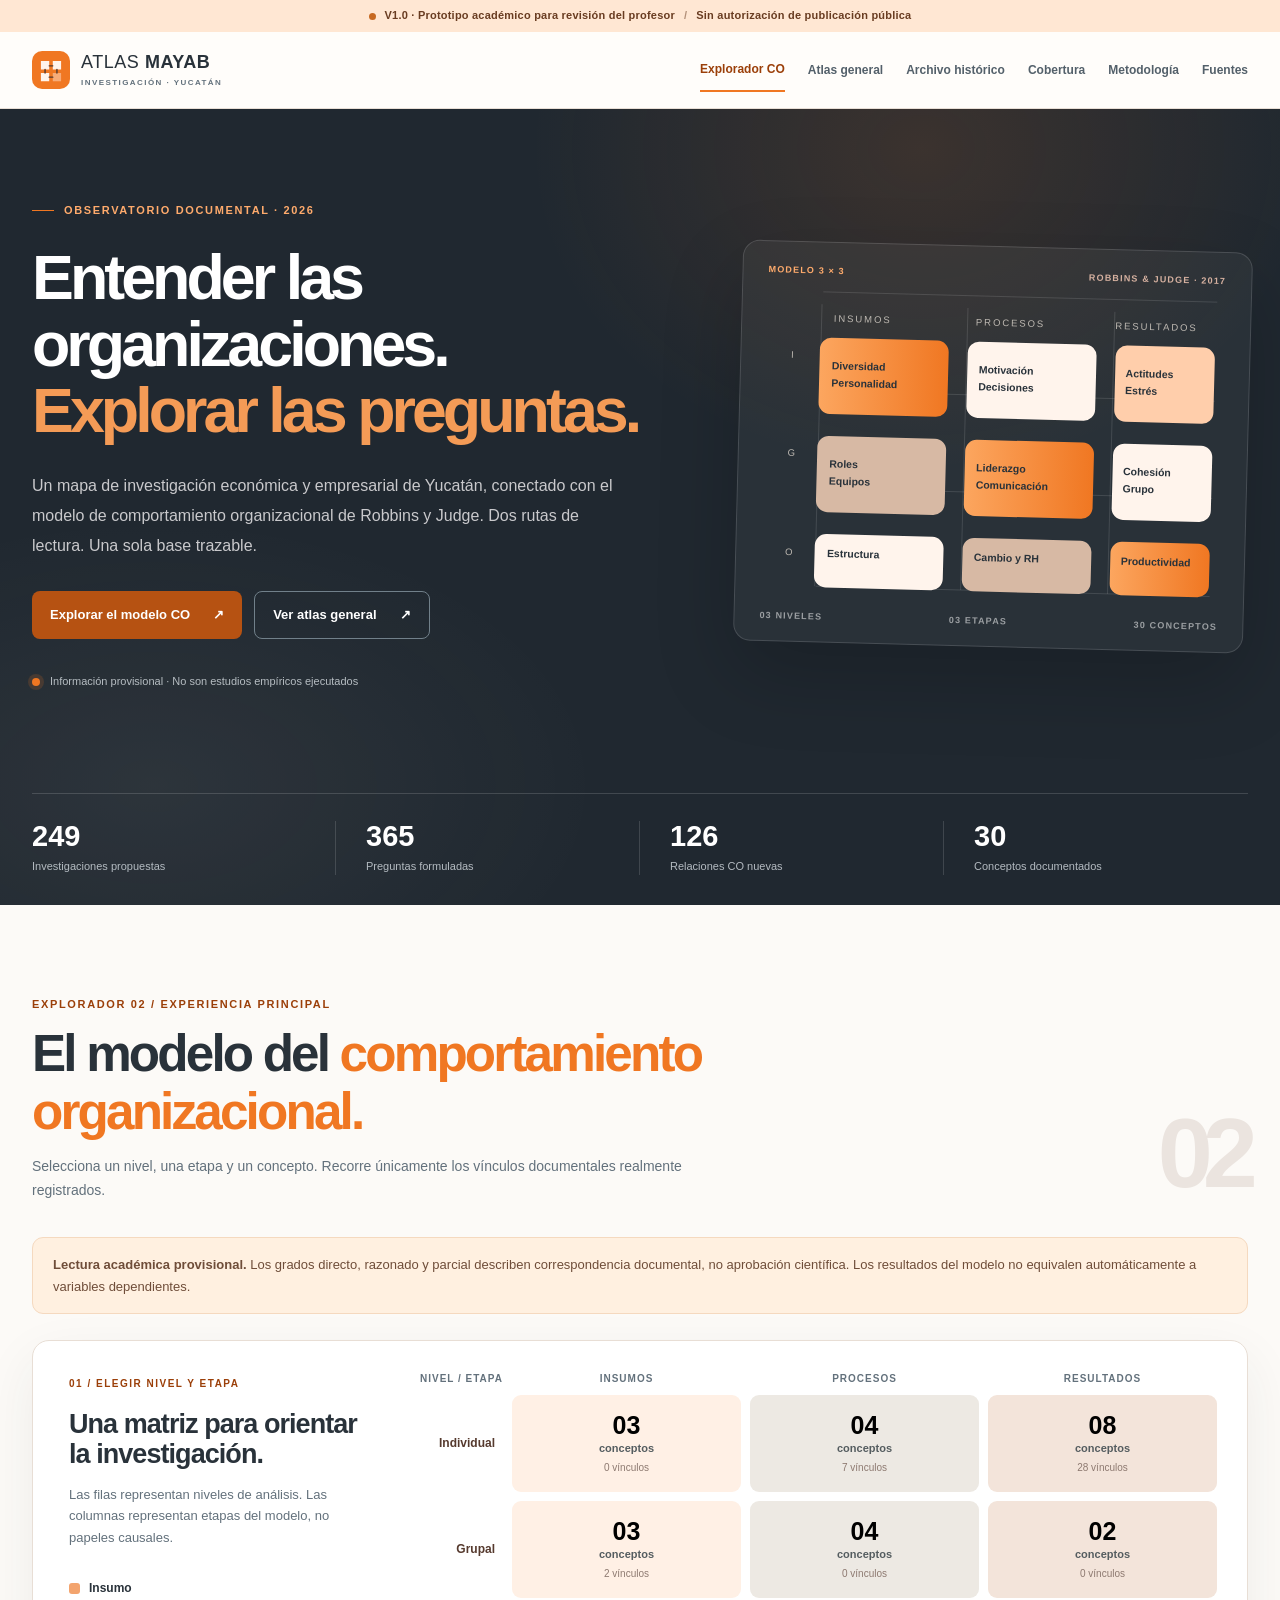
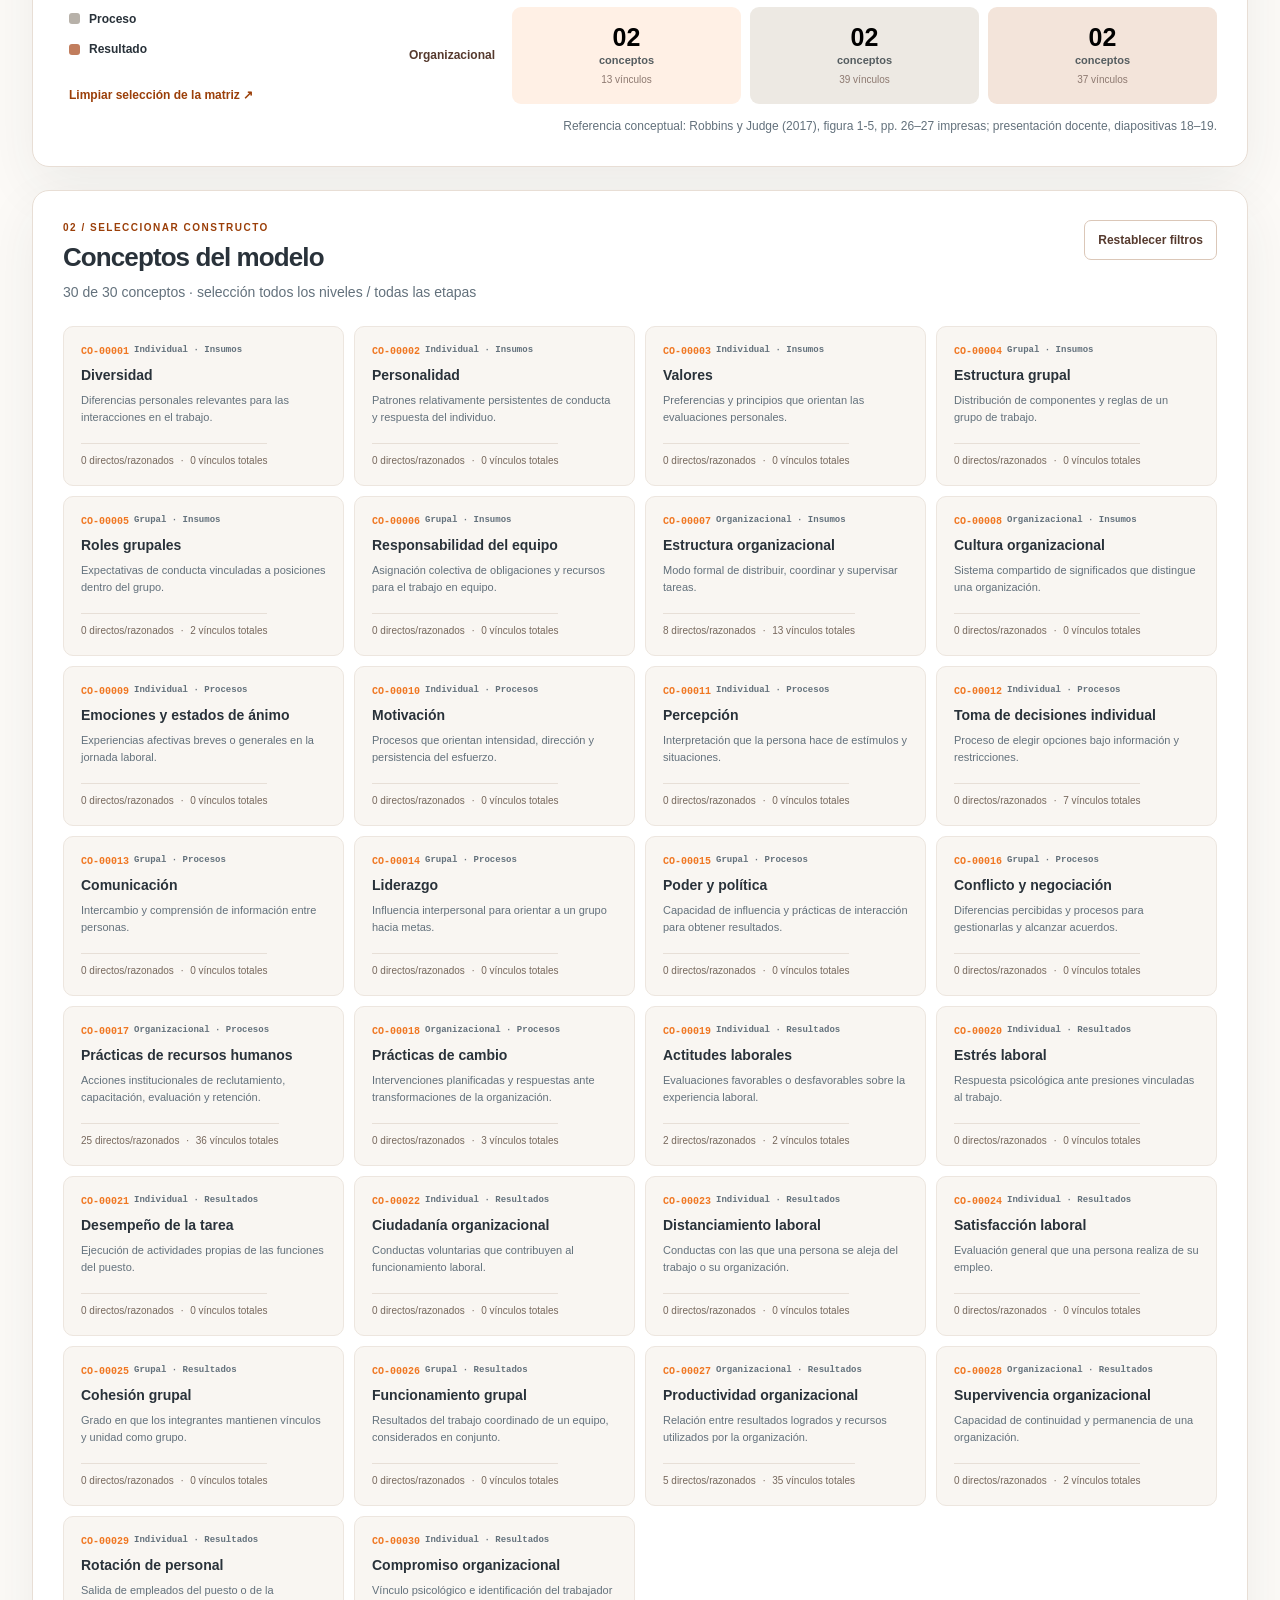
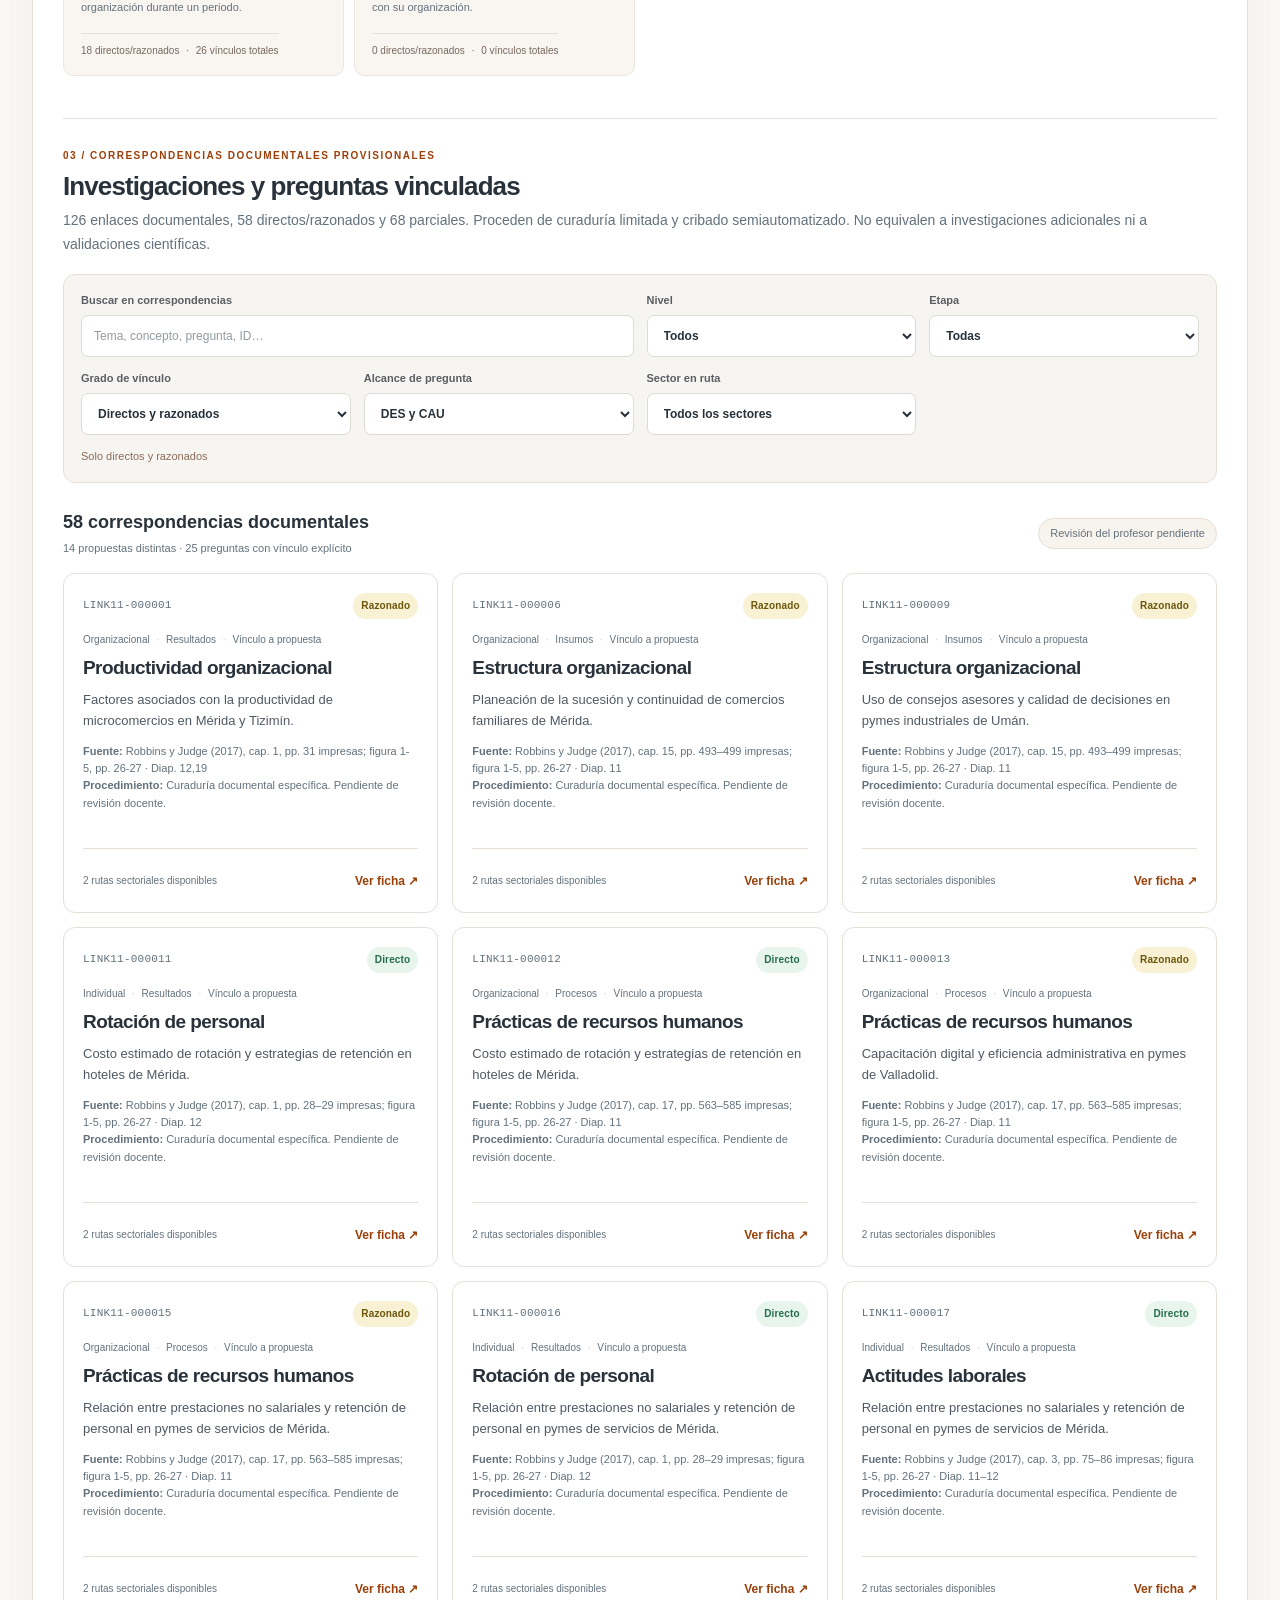
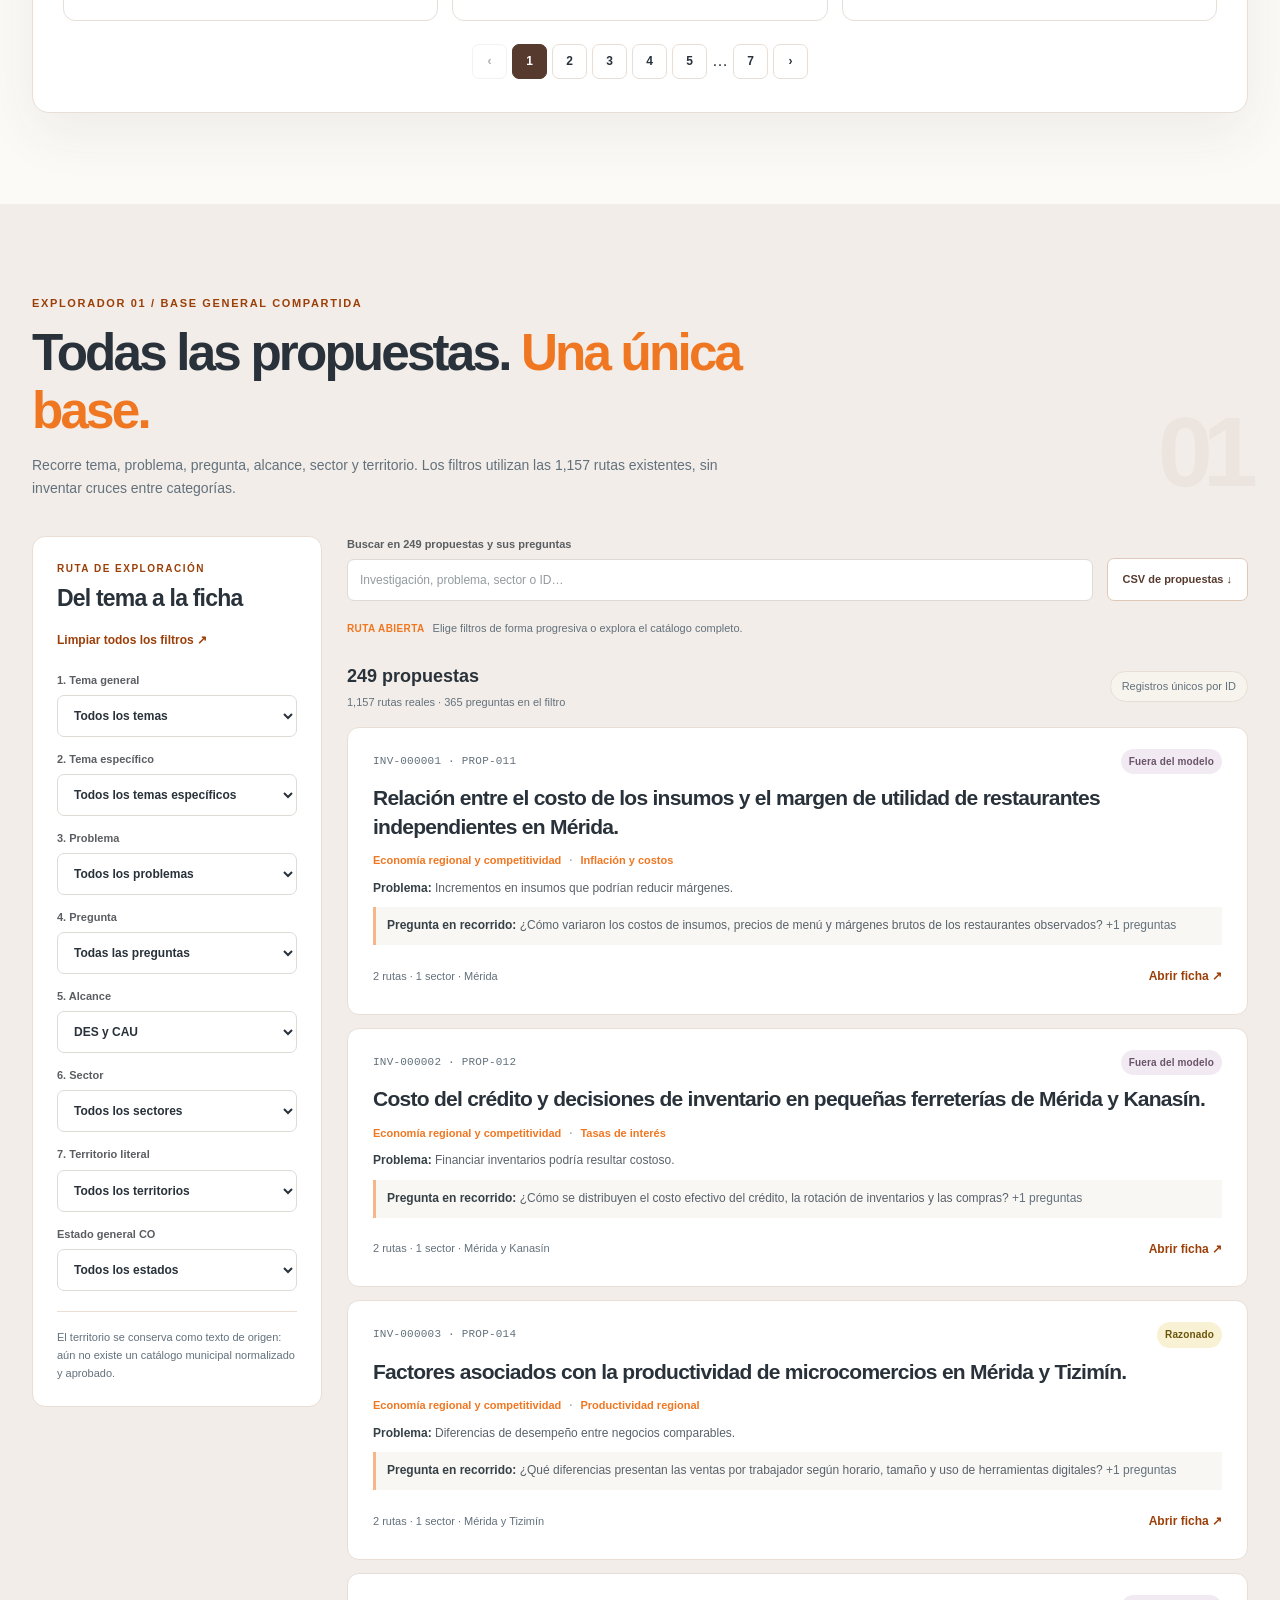
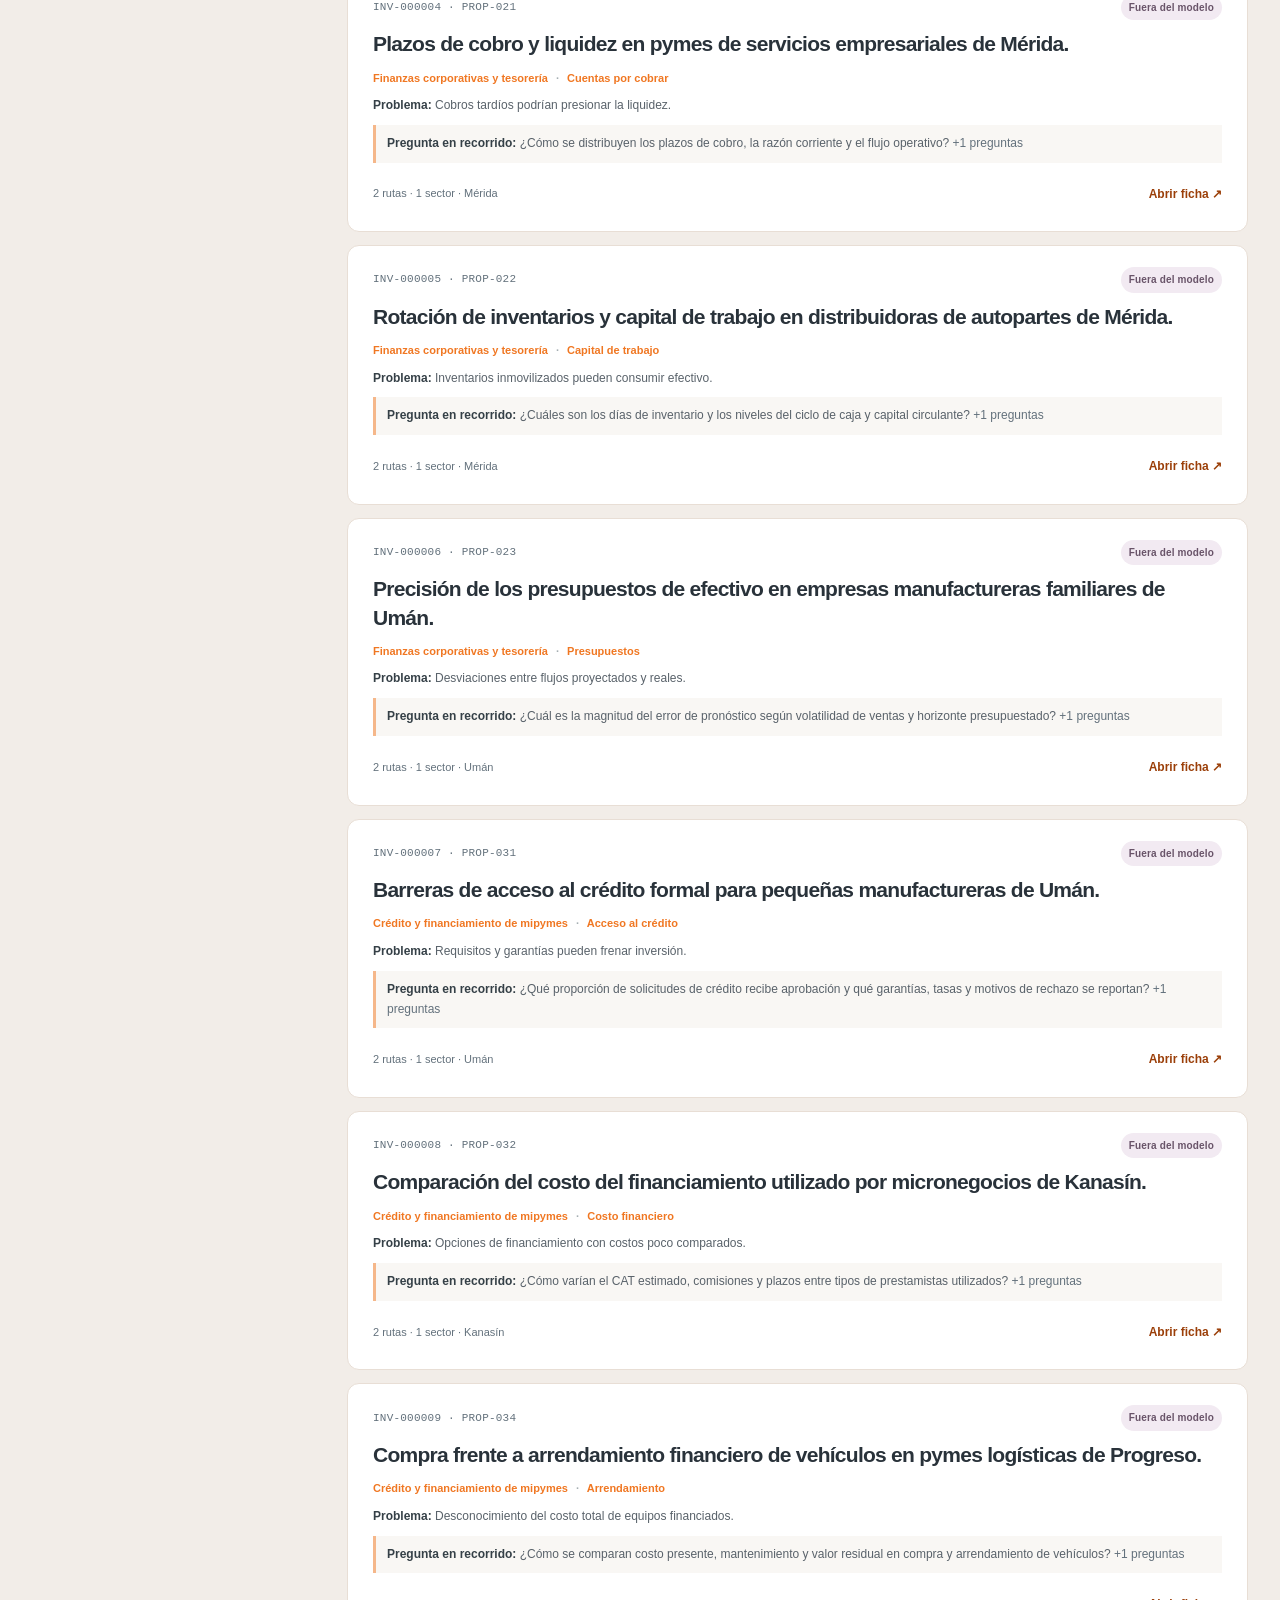
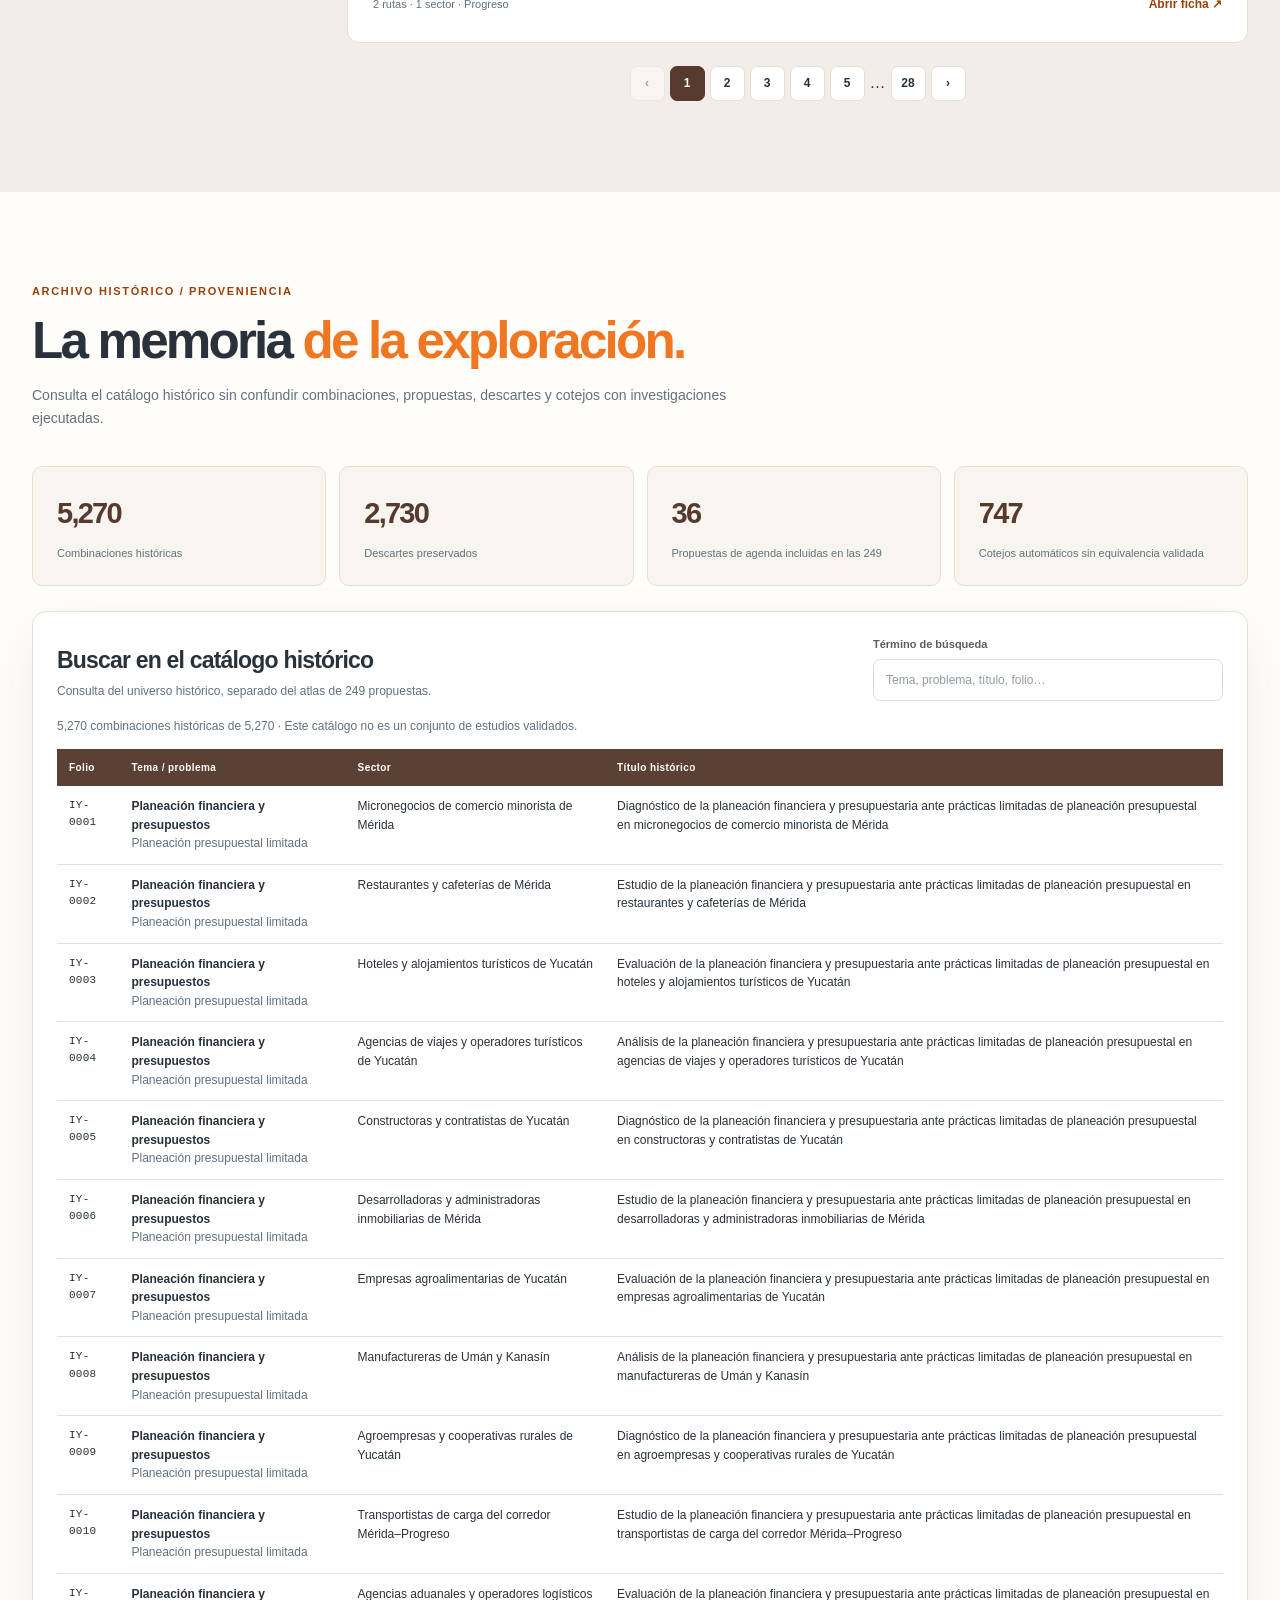
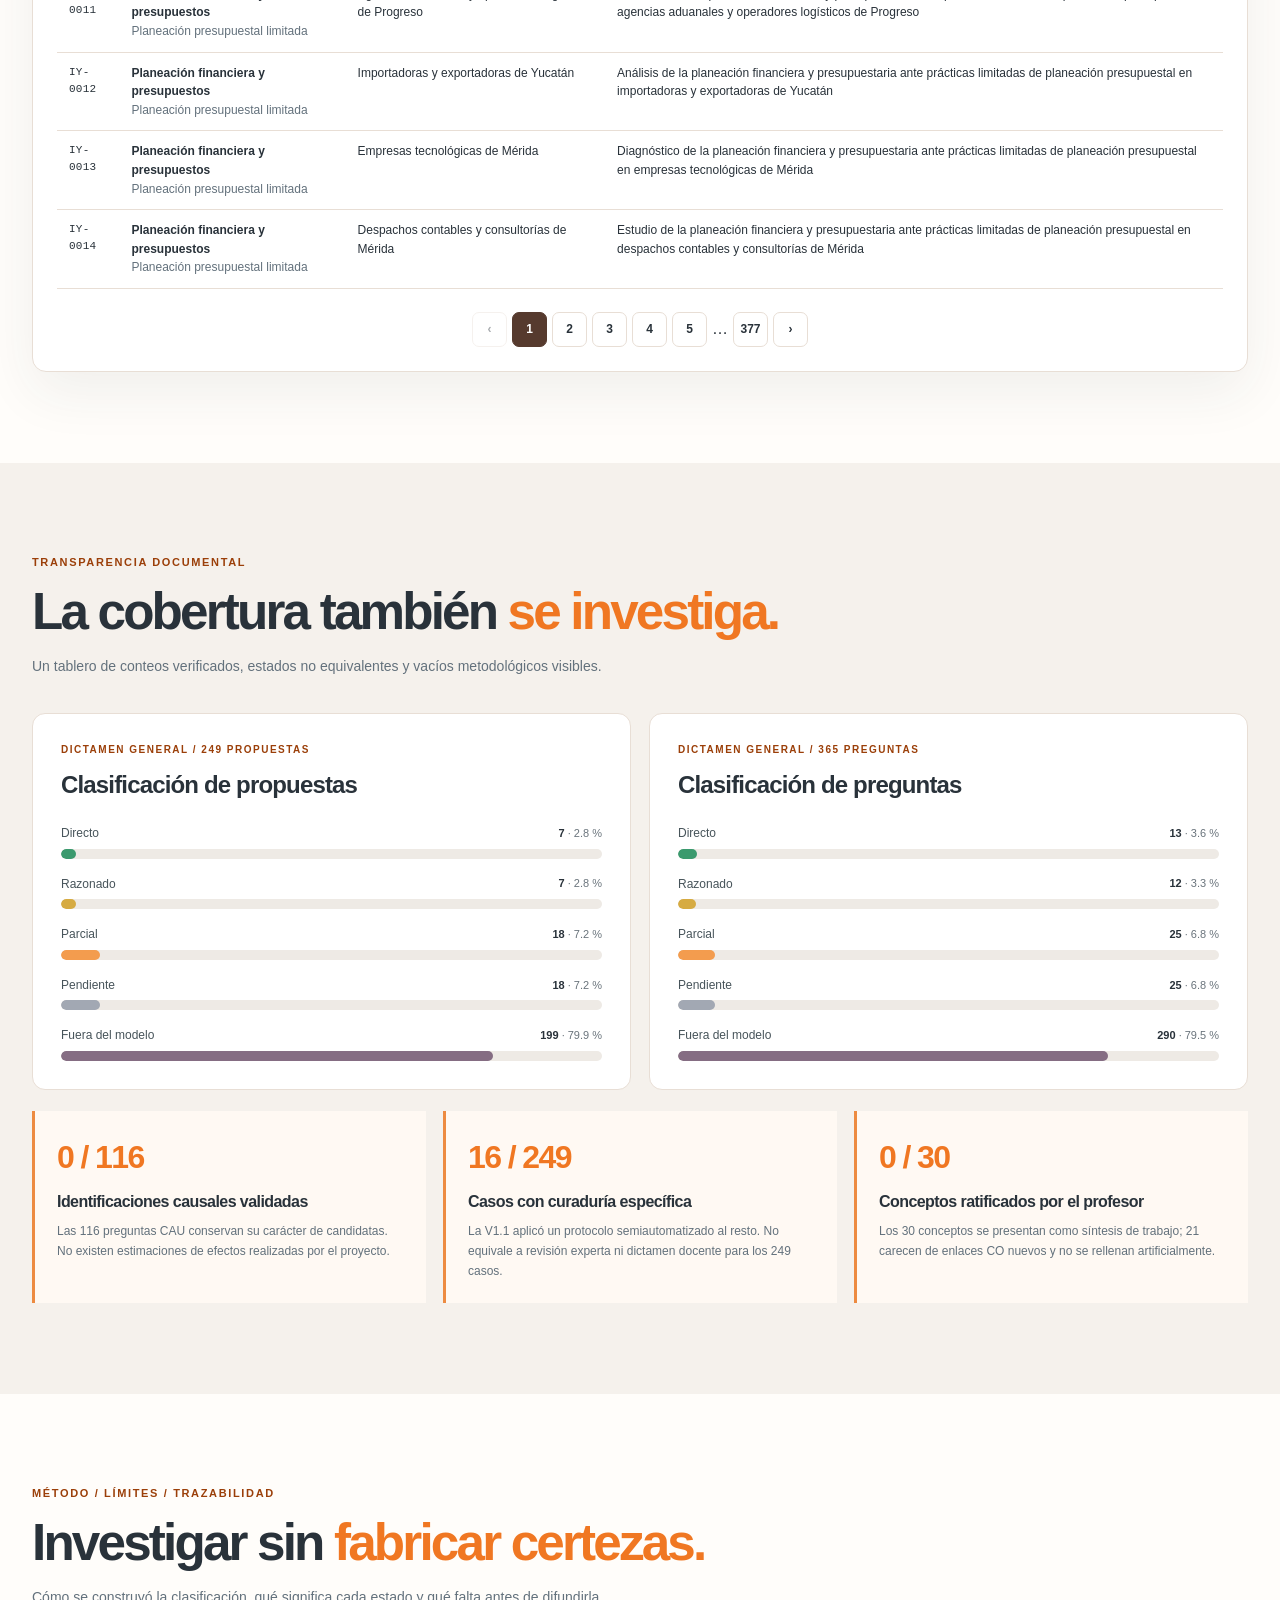
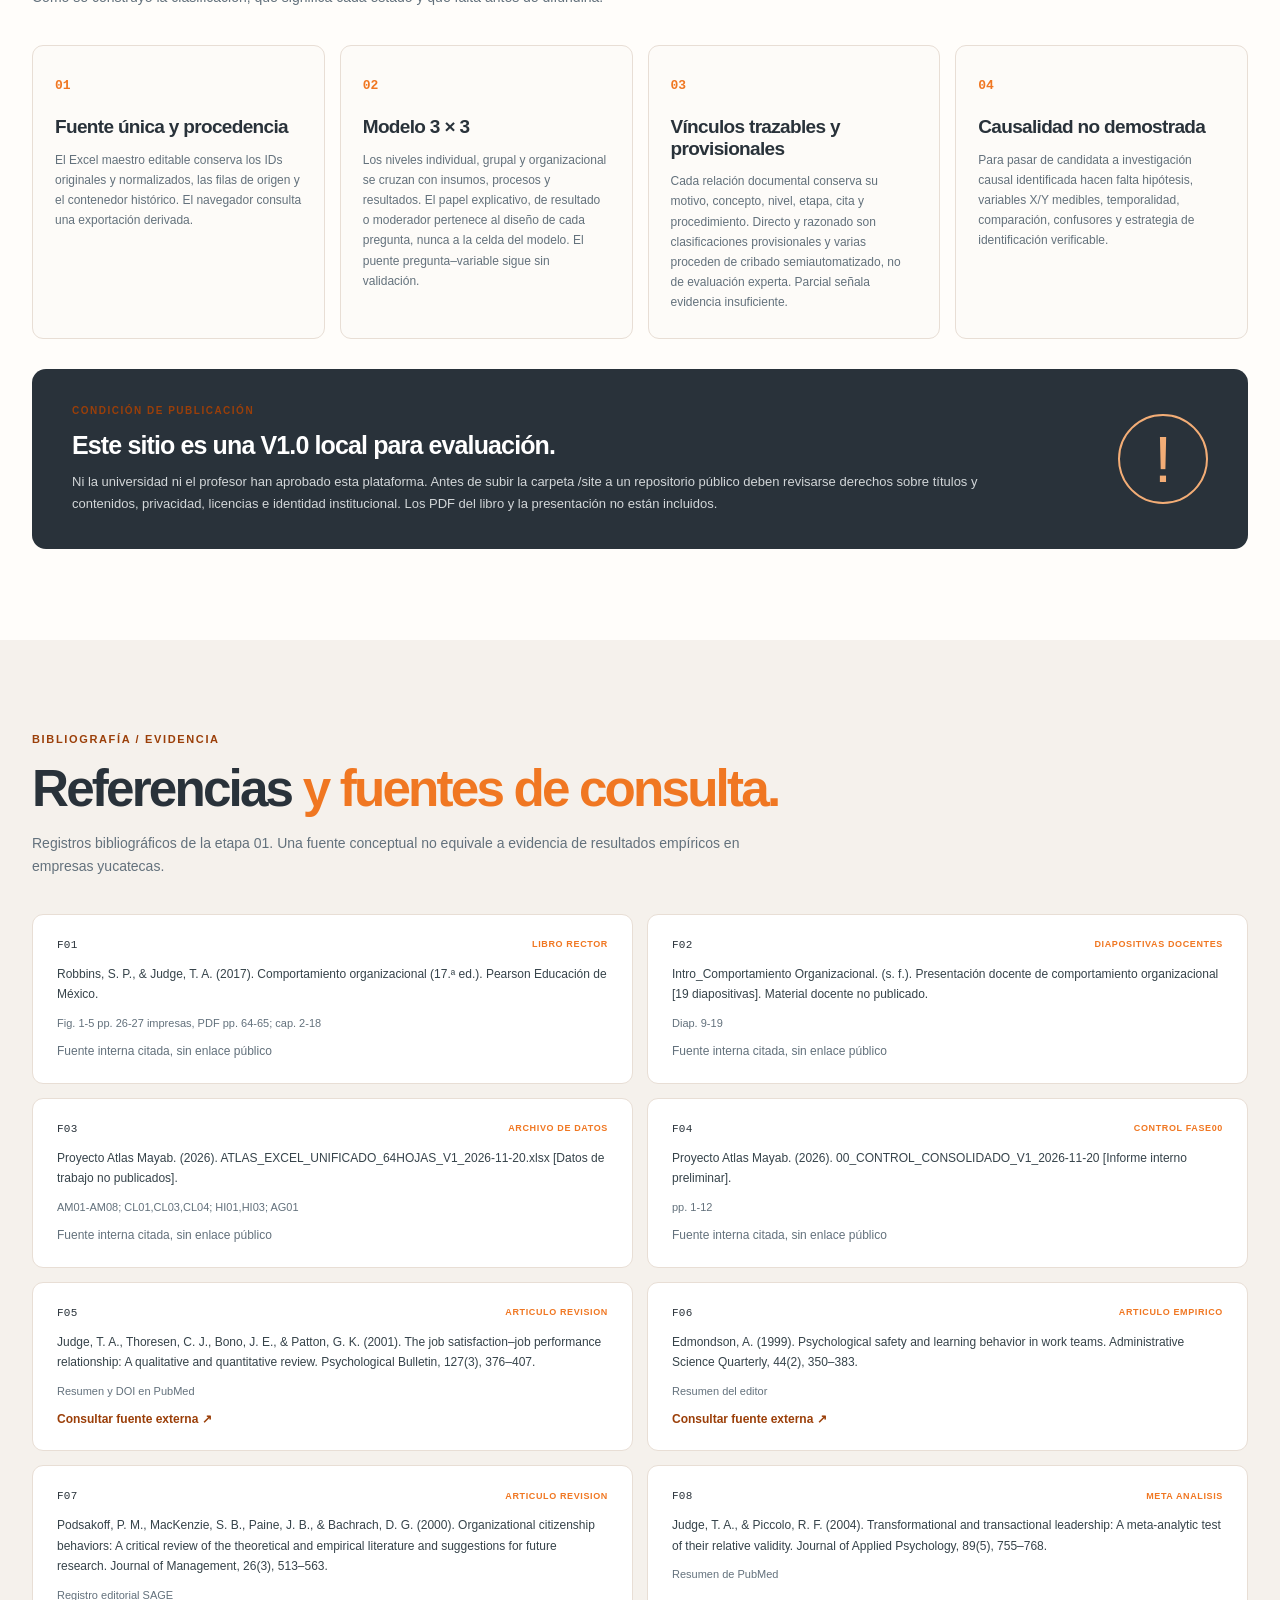
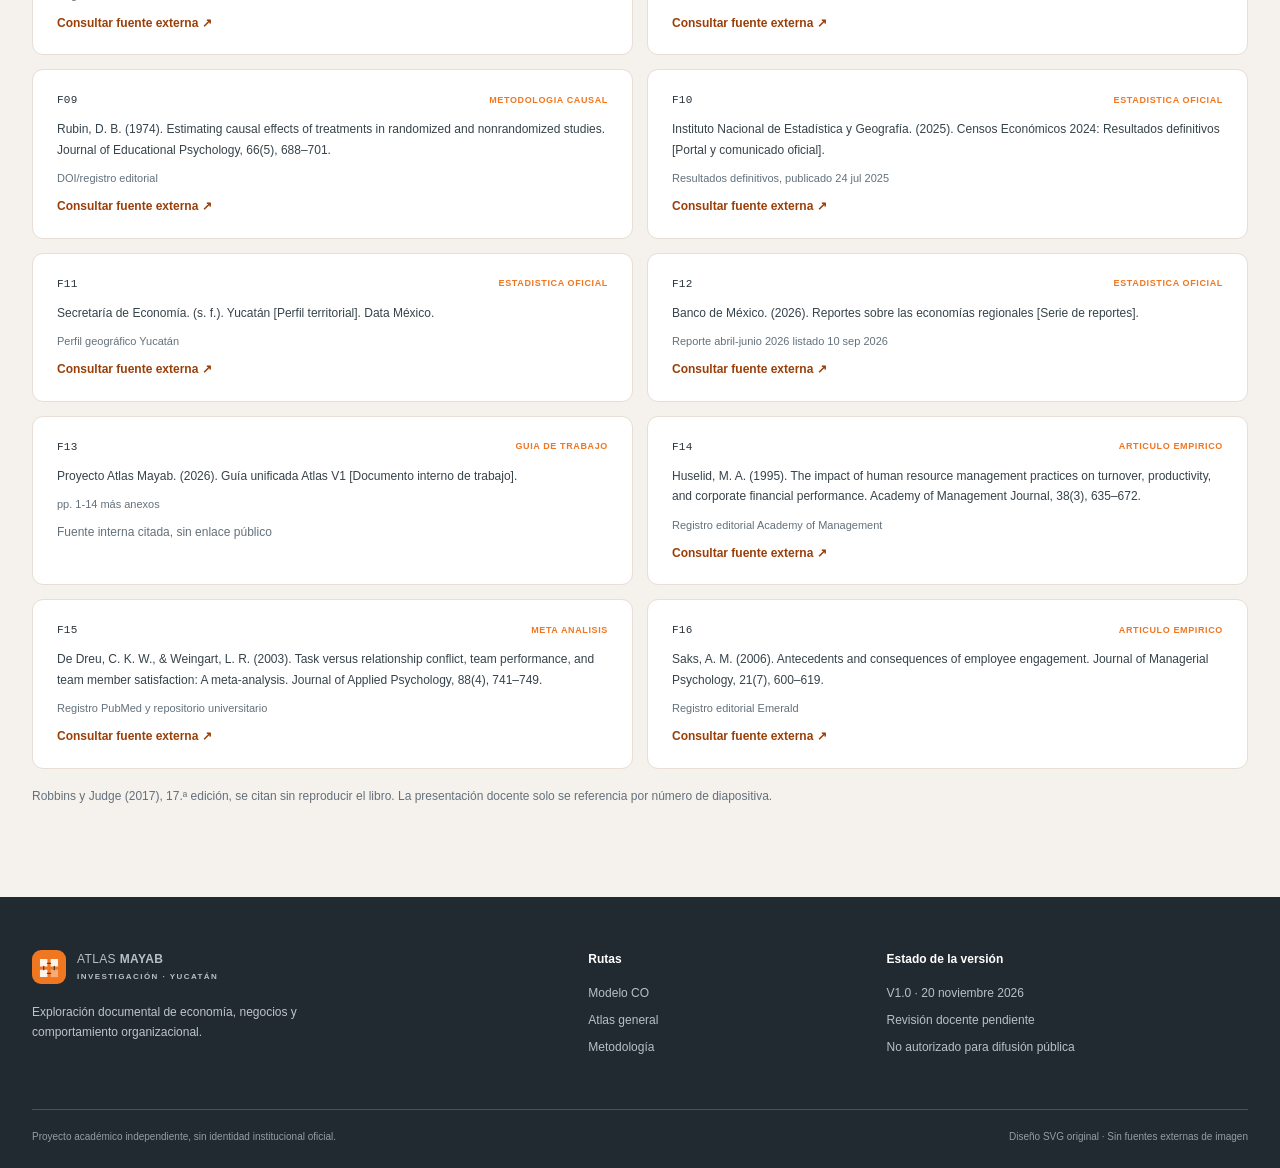
==== site/index.html @ 3b66cbb4 "Atlas-Mayab-Desarrollo-V1- Private" ====
<!doctype html>
<html lang="es">
<head>
  <meta charset="utf-8">
  <meta name="viewport" content="width=device-width,initial-scale=1">
  <meta name="color-scheme" content="light">
  <meta name="theme-color" content="#29323A">
  <meta name="description" content="Atlas documental de investigación de Yucatán. Dos exploradores vinculados, modelo de comportamiento organizacional y revisión académica provisional.">
  <title>Atlas Mayab · Explorador de investigación V1.0</title>
  <link rel="icon" type="image/svg+xml" href="./assets/brand-mark.svg">
  <link rel="stylesheet" href="./assets/styles.css">
  <script src="./data/atlas-data.js" defer></script>
  <script src="./assets/engine.js" defer></script>
  <script src="./assets/app.js" defer></script>
</head>
<body>
  <a class="skip-link" href="#contenido">Saltar al contenido</a>
  <div class="review-banner"><span class="review-dot" aria-hidden="true"></span> V1.0 · Prototipo académico para revisión del profesor <span class="review-sep">/</span> Sin autorización de publicación pública</div>
  <header class="site-header" id="inicio">
    <div class="nav-shell container">
      <a class="brand" href="#inicio" aria-label="Atlas Mayab, volver al inicio"><img src="./assets/brand-mark.svg" alt="" width="38" height="38"><span>ATLAS <strong>MAYAB</strong><small>INVESTIGACIÓN · YUCATÁN</small></span></a>
      <button id="menuToggle" type="button" class="menu-toggle" aria-expanded="false" aria-controls="navigation"><span aria-hidden="true">☰</span> Menú</button>
      <nav class="site-nav" id="navigation" aria-label="Navegación principal"><a href="#explorador-co" class="nav-co">Explorador CO</a><a href="#atlas-general">Atlas general</a><a href="#legado">Archivo histórico</a><a href="#cobertura">Cobertura</a><a href="#metodologia">Metodología</a><a href="#fuentes">Fuentes</a></nav>
    </div>
  </header>
  <main id="contenido">
    <section class="hero" aria-labelledby="heroTitle">
      <div class="container hero-layout">
        <div class="hero-copy"><span class="eyebrow hero-kicker"><span class="kicker-line"></span> OBSERVATORIO DOCUMENTAL · 2026</span>
          <h1 id="heroTitle">Entender las organizaciones. <em>Explorar las preguntas.</em></h1>
          <p>Un mapa de investigación económica y empresarial de Yucatán, conectado con el modelo de comportamiento organizacional de Robbins y Judge. Dos rutas de lectura. Una sola base trazable.</p>
          <div class="hero-actions"><a class="button button-orange" href="#explorador-co">Explorar el modelo CO <span aria-hidden="true">↗</span></a><a class="button button-ghost" href="#atlas-general">Ver atlas general <span aria-hidden="true">↗</span></a></div>
          <div class="hero-caption"><span class="pulse" aria-hidden="true"></span> Información provisional · No son estudios empíricos ejecutados</div>
        </div>
        <div class="hero-visual" aria-label="Representación visual original del modelo de tres niveles y tres etapas">
          <div class="visual-heading"><span>MODELO 3 × 3</span><span>ROBBINS &amp; JUDGE · 2017</span></div>
          <img src="./assets/model-art.svg" alt="Nueve celdas organizadas por nivel individual, grupal y organizacional y por insumos, procesos y resultados" width="480" height="340">
          <div class="visual-bottom"><span>03 NIVELES</span><span>03 ETAPAS</span><span>30 CONCEPTOS</span></div>
        </div>
      </div>
      <div class="container metric-ribbon" aria-label="Magnitudes no acumulables">
        <div class="metric"><strong id="heroInv">249</strong><span>Investigaciones propuestas</span></div>
        <div class="metric"><strong id="heroQuestions">365</strong><span>Preguntas formuladas</span></div>
        <div class="metric"><strong id="heroLinks">126</strong><span>Relaciones CO nuevas</span></div>
        <div class="metric"><strong id="heroConcepts">30</strong><span>Conceptos documentados</span></div>
      </div>
    </section>
    <section class="section principal-section" id="explorador-co" aria-labelledby="coTitle">
      <div class="container">
        <div class="section-heading"><div><div class="eyebrow label-orange">EXPLORADOR 02 / EXPERIENCIA PRINCIPAL</div><h2 id="coTitle">El modelo del <em>comportamiento organizacional.</em></h2><p>Selecciona un nivel, una etapa y un concepto. Recorre únicamente los vínculos documentales realmente registrados.</p></div><span class="index-num" aria-hidden="true">02</span></div>
        <div class="notice notice-amber" role="note"><strong>Lectura académica provisional.</strong> Los grados directo, razonado y parcial describen correspondencia documental, no aprobación científica. Los resultados del modelo no equivalen automáticamente a variables dependientes.</div>
        <div class="model-shell"><div class="model-info"><div class="panel-kicker">01 / ELEGIR NIVEL Y ETAPA</div><h3>Una matriz para orientar la investigación.</h3><p>Las filas representan niveles de análisis. Las columnas representan etapas del modelo, no papeles causales.</p><div class="model-legend"><span><i class="legend-dot ins"></i> Insumo</span><span><i class="legend-dot pro"></i> Proceso</span><span><i class="legend-dot res"></i> Resultado</span></div><button class="text-link" type="button" id="clearMatrix">Limpiar selección de la matriz <span aria-hidden="true">↗</span></button></div>
          <div class="matrix-area"><div class="matrix-header" aria-hidden="true"><div>NIVEL / ETAPA</div><div>INSUMOS</div><div>PROCESOS</div><div>RESULTADOS</div></div><div id="modelGrid" class="matrix-grid" aria-label="Matriz interactiva de nueve celdas"></div><p class="tiny muted">Referencia conceptual: Robbins y Judge (2017), figura 1-5, pp. 26–27 impresas; presentación docente, diapositivas 18–19.</p></div>
        </div>
        <div class="co-workspace"><div class="workspace-header"><div><div class="panel-kicker">02 / SELECCIONAR CONSTRUCTO</div><h3>Conceptos del modelo</h3><p id="conceptCount" class="small muted">30 conceptos de trabajo</p></div><button class="mini-button" id="clearCo" type="button">Restablecer filtros</button></div><div id="conceptCards" class="concept-grid" aria-live="polite"></div>
          <div class="workspace-header results-heading"><div><div class="panel-kicker">03 / CORRESPONDENCIAS DOCUMENTALES PROVISIONALES</div><h3>Investigaciones y preguntas vinculadas</h3><p class="small muted">126 enlaces documentales, 58 directos/razonados y 68 parciales. Proceden de curaduría limitada y cribado semiautomatizado. No equivalen a investigaciones adicionales ni a validaciones científicas.</p></div></div>
          <div class="filter-panel"><div class="filter-grid co-filter-grid"><label class="field field-wide">Buscar en correspondencias<input id="coSearch" type="search" placeholder="Tema, concepto, pregunta, ID…" autocomplete="off"></label><label class="field">Nivel<select id="coLevel"><option value="">Todos</option><option value="IND">Individual</option><option value="GRU">Grupal</option><option value="ORG">Organizacional</option></select></label><label class="field">Etapa<select id="coStage"><option value="">Todas</option><option value="INS">Insumos</option><option value="PRO">Procesos</option><option value="RES">Resultados</option></select></label><label class="field">Grado de vínculo<select id="coGrade"><option value="sustentadas">Directos y razonados</option><option value="todos">Todos, incluidos parciales</option><option value="directo">Directo</option><option value="razonado">Razonado</option><option value="parcial">Parcial (con reservas)</option></select></label><label class="field">Alcance de pregunta<select id="coAlcance"><option value="">DES y CAU</option><option value="DES">Descriptivo</option><option value="CAU">Causal candidata</option></select></label><label class="field">Sector en ruta<select id="coSector"><option value="">Todos los sectores</option></select></label></div><div id="activeCoFilters" class="active-filter-line" aria-live="polite"></div></div>
          <div class="result-toolbar"><div><strong id="coResultCount" aria-live="polite">Preparando relaciones…</strong><span id="coResultSub" class="toolbar-sub"></span></div><span class="result-note">Revisión del profesor pendiente</span></div><div id="coResults" class="results-grid" aria-live="polite" aria-relevant="additions text"></div><nav class="pager" id="coPager" aria-label="Paginación de relaciones CO"></nav>
        </div>
      </div>
    </section>
    <section class="section light-section" id="atlas-general" aria-labelledby="atlasTitle"><div class="container"><div class="section-heading"><div><div class="eyebrow label-orange">EXPLORADOR 01 / BASE GENERAL COMPARTIDA</div><h2 id="atlasTitle">Todas las propuestas. <em>Una única base.</em></h2><p>Recorre tema, problema, pregunta, alcance, sector y territorio. Los filtros utilizan las 1,157 rutas existentes, sin inventar cruces entre categorías.</p></div><span class="index-num" aria-hidden="true">01</span></div>
      <div class="atlas-layout"><aside class="atlas-sidebar" aria-label="Filtros del atlas general"><div class="sidebar-head"><div class="panel-kicker">RUTA DE EXPLORACIÓN</div><h3>Del tema a la ficha</h3><button id="atlasClear" type="button" class="text-link">Limpiar todos los filtros ↗</button></div><div class="filter-stack"><label class="field">1. Tema general<select id="atlasTema"><option value="">Todos los temas</option></select></label><label class="field">2. Tema específico<select id="atlasSubtema"><option value="">Todos los subtemas</option></select></label><label class="field">3. Problema<select id="atlasProblema"><option value="">Todos los problemas</option></select></label><label class="field">4. Pregunta<select id="atlasPregunta"><option value="">Todas las preguntas</option></select></label><label class="field">5. Alcance<select id="atlasAlcance"><option value="">DES y CAU</option><option value="DES">Descriptivo</option><option value="CAU">Causal candidata</option></select></label><label class="field">6. Sector<select id="atlasSector"><option value="">Todos los sectores</option></select></label><label class="field">7. Territorio literal<select id="atlasTerritorio"><option value="">Todos los territorios</option></select></label><label class="field">Estado general CO<select id="atlasEstado"><option value="">Todos los estados</option><option value="directo">Directo</option><option value="razonado">Razonado</option><option value="parcial">Parcial</option><option value="pendiente">Pendiente</option><option value="fuera_del_modelo">Fuera del modelo CO</option></select></label></div><div class="sidebar-footer">El territorio se conserva como texto de origen: aún no existe un catálogo municipal normalizado y aprobado.</div></aside>
      <div class="atlas-main"><div class="search-line"><label class="field field-grow">Buscar en 249 propuestas y sus preguntas<input id="atlasSearch" type="search" placeholder="Investigación, problema, sector o ID…" autocomplete="off"></label><a class="download-link" href="./data/investigaciones.csv" download="atlas_investigaciones_V1.csv">CSV de propuestas ↓</a></div><div class="path-strip" id="atlasTrail" aria-live="polite"></div><div class="result-toolbar"><div><strong id="atlasResultCount" aria-live="polite">249 propuestas</strong><span id="atlasResultSub" class="toolbar-sub"></span></div><span class="result-note">Registros únicos por ID</span></div><div id="atlasResults" class="atlas-list" aria-live="polite"></div><nav class="pager" id="atlasPager" aria-label="Paginación del atlas general"></nav></div></div>
    </div></section>
    <section class="section heritage-section" id="legado" aria-labelledby="legacyTitle"><div class="container"><div class="section-heading"><div><div class="eyebrow label-orange">ARCHIVO HISTÓRICO / PROVENIENCIA</div><h2 id="legacyTitle">La memoria <em>de la exploración.</em></h2><p>Consulta el catálogo histórico sin confundir combinaciones, propuestas, descartes y cotejos con investigaciones ejecutadas.</p></div></div>
      <div class="heritage-stats"><div><strong>5,270</strong><span>Combinaciones históricas</span></div><div><strong>2,730</strong><span>Descartes preservados</span></div><div><strong>36</strong><span>Propuestas de agenda incluidas en las 249</span></div><div><strong>747</strong><span>Cotejos automáticos sin equivalencia validada</span></div></div>
      <div class="heritage-panel"><div class="heritage-heading"><div><h3>Buscar en el catálogo histórico</h3><p>Consulta del universo histórico, separado del atlas de 249 propuestas.</p></div><label class="field legacy-search">Término de búsqueda<input id="legacySearch" type="search" placeholder="Tema, problema, título, folio…"></label></div><div class="tiny muted" id="legacyCount" aria-live="polite"></div><div class="legacy-table-wrap"><table class="legacy-table"><thead><tr><th scope="col">Folio</th><th scope="col">Tema / problema</th><th scope="col">Sector</th><th scope="col">Título histórico</th></tr></thead><tbody id="legacyResults"></tbody></table></div><nav class="pager" id="legacyPager" aria-label="Paginación del catálogo histórico"></nav></div></div></section>
    <section class="section coverage-section" id="cobertura" aria-labelledby="coverageTitle"><div class="container"><div class="section-heading"><div><div class="eyebrow label-orange">TRANSPARENCIA DOCUMENTAL</div><h2 id="coverageTitle">La cobertura también <em>se investiga.</em></h2><p>Un tablero de conteos verificados, estados no equivalentes y vacíos metodológicos visibles.</p></div></div><div class="coverage-grid"><div class="surface-card"><div class="panel-kicker">DICTAMEN GENERAL / 249 PROPUESTAS</div><h3>Clasificación de propuestas</h3><div id="propStatusBars" class="bars"></div></div><div class="surface-card"><div class="panel-kicker">DICTAMEN GENERAL / 365 PREGUNTAS</div><h3>Clasificación de preguntas</h3><div id="questionStatusBars" class="bars"></div></div></div><div class="coverage-bottom"><div class="data-callout"><strong>0 / 116</strong><h3>Identificaciones causales validadas</h3><p>Las 116 preguntas CAU conservan su carácter de candidatas. No existen estimaciones de efectos realizadas por el proyecto.</p></div><div class="data-callout"><strong>16 / 249</strong><h3>Casos con curaduría específica</h3><p>La V1.1 aplicó un protocolo semiautomatizado al resto. No equivale a revisión experta ni dictamen docente para los 249 casos.</p></div><div class="data-callout"><strong>0 / 30</strong><h3>Conceptos ratificados por el profesor</h3><p>Los 30 conceptos se presentan como síntesis de trabajo; 21 carecen de enlaces CO nuevos y no se rellenan artificialmente.</p></div></div></div></section>
    <section class="section method-section" id="metodologia" aria-labelledby="methodTitle"><div class="container"><div class="section-heading"><div><div class="eyebrow label-orange">MÉTODO / LÍMITES / TRAZABILIDAD</div><h2 id="methodTitle">Investigar sin <em>fabricar certezas.</em></h2><p>Cómo se construyó la clasificación, qué significa cada estado y qué falta antes de difundirla.</p></div></div><div class="method-grid"><article class="method-card"><span>01</span><h3>Fuente única y procedencia</h3><p>El Excel maestro editable conserva los IDs originales y normalizados, las filas de origen y el contenedor histórico. El navegador consulta una exportación derivada.</p></article><article class="method-card"><span>02</span><h3>Modelo 3 × 3</h3><p>Los niveles individual, grupal y organizacional se cruzan con insumos, procesos y resultados. El papel explicativo, de resultado o moderador pertenece al diseño de cada pregunta, nunca a la celda del modelo. El puente pregunta–variable sigue sin validación.</p></article><article class="method-card"><span>03</span><h3>Vínculos trazables y provisionales</h3><p>Cada relación documental conserva su motivo, concepto, nivel, etapa, cita y procedimiento. Directo y razonado son clasificaciones provisionales y varias proceden de cribado semiautomatizado, no de evaluación experta. Parcial señala evidencia insuficiente.</p></article><article class="method-card"><span>04</span><h3>Causalidad no demostrada</h3><p>Para pasar de candidata a investigación causal identificada hacen falta hipótesis, variables X/Y medibles, temporalidad, comparación, confusores y estrategia de identificación verificable.</p></article></div><div class="method-warning"><div><div class="panel-kicker">CONDICIÓN DE PUBLICACIÓN</div><h3>Este sitio es una V1.0 local para evaluación.</h3><p>Ni la universidad ni el profesor han aprobado esta plataforma. Antes de subir la carpeta /site a un repositorio público deben revisarse derechos sobre títulos y contenidos, privacidad, licencias e identidad institucional. Los PDF del libro y la presentación no están incluidos.</p></div><div class="warning-mark" aria-hidden="true">!</div></div></div></section>
    <section class="section sources-section" id="fuentes" aria-labelledby="sourceTitle"><div class="container"><div class="section-heading"><div><div class="eyebrow label-orange">BIBLIOGRAFÍA / EVIDENCIA</div><h2 id="sourceTitle">Referencias <em>y fuentes de consulta.</em></h2><p>Registros bibliográficos de la etapa 01. Una fuente conceptual no equivale a evidencia de resultados empíricos en empresas yucatecas.</p></div></div><div class="sources-grid" id="sourcesGrid"></div><p class="tiny muted">Robbins y Judge (2017), 17.ª edición, se citan sin reproducir el libro. La presentación docente solo se referencia por número de diapositiva.</p></div></section>
  </main>
  <footer class="footer"><div class="container footer-main"><div><a class="brand footer-brand" href="#inicio"><img src="./assets/brand-mark.svg" alt="" width="34" height="34"><span>ATLAS <strong>MAYAB</strong><small>INVESTIGACIÓN · YUCATÁN</small></span></a><p>Exploración documental de economía, negocios y comportamiento organizacional.</p></div><div><strong>Rutas</strong><a href="#explorador-co">Modelo CO</a><a href="#atlas-general">Atlas general</a><a href="#metodologia">Metodología</a></div><div><strong>Estado de la versión</strong><span>V1.0 · 20 noviembre 2026</span><span>Revisión docente pendiente</span><span>No autorizado para difusión pública</span></div></div><div class="container footer-bottom"><span>Proyecto académico independiente, sin identidad institucional oficial.</span><span>Diseño SVG original · Sin fuentes externas de imagen</span></div></footer>
  <dialog class="ficha-dialog" id="fichaDialog" aria-labelledby="fichaTitle"><div class="dialog-inner"><div class="dialog-top"><div><span class="eyebrow label-orange">FICHA ORIGINAL · EXPEDIENTE DOCUMENTAL</span><h2 id="fichaTitle">Investigación</h2></div><button id="closeFicha" class="close-button" type="button" aria-label="Cerrar ficha">×</button></div><div id="fichaBody"></div><div class="dialog-actions"><button id="goAtlasFromFicha" class="mini-button" type="button">Ver este ID en Atlas general</button><button id="goCoFromFicha" class="mini-button" type="button" hidden>Ver vínculos CO de este ID</button><button id="printFicha" class="button button-orange" type="button">Imprimir ficha / guardar como PDF</button><button id="closeFichaBottom" class="mini-button" type="button">Cerrar</button></div></div></dialog>
  <noscript><div class="noscript">Activa JavaScript para explorar las tablas. Los datos originales permanecen disponibles en los CSV de la carpeta data.</div></noscript>
</body>
</html>
---- site/assets/styles.css ----
/* ATLAS MAYAB 1.0 / Original CSS design. Independent academic preview. */
:root{--ink:#29323A;--brown:#563A2E;--orange:#F07722;--orange2:#F5A35A;--ivory:#FFF4EC;--paper:#fffdfa;--sub:#63717C;--border:#e8ded5;--slate:#202830;--shadow:0 20px 55px rgba(41,50,58,.07);--r:17px;--max:1250px;scroll-behavior:smooth}
*{box-sizing:border-box}html{scroll-padding-top:98px}body{margin:0;background:#fcfaf7;color:var(--ink);font-family:Inter,ui-sans-serif,-apple-system,BlinkMacSystemFont,"Segoe UI",Roboto,Arial,sans-serif;-webkit-font-smoothing:antialiased;line-height:1.55}a{color:inherit}button,input,select{font:inherit}button{cursor:pointer}button:disabled{cursor:not-allowed;opacity:.4}h1,h2,h3,h4,p{margin:0}h1,h2,h3{letter-spacing:-.035em;line-height:1.13}h4{line-height:1.3}p{line-height:1.68}.container{width:min(var(--max),calc(100% - 64px));margin-inline:auto}.muted{color:var(--sub)}.tiny{font-size:12px;line-height:1.6}.small{font-size:14px}.mono{font-family:ui-monospace,"SFMono-Regular",Menlo,Consolas,monospace;font-size:11px;letter-spacing:.02em}.eyebrow{font-size:11px;font-weight:800;letter-spacing:.15em}.label-orange{color:var(--orange)}.flex{display:flex;align-items:center;flex-wrap:wrap;gap:9px}.skip-link{position:absolute;top:-100px;left:20px;background:white;color:var(--ink);z-index:999;padding:12px 16px;border:2px solid var(--orange)}.skip-link:focus{top:8px}a:focus-visible,button:focus-visible,input:focus-visible,select:focus-visible{outline:3px solid #ffab66;outline-offset:3px}::selection{background:#FFD4B5;color:var(--ink)}
.review-banner{background:#ffe7d3;color:#693c21;font-size:11px;font-weight:700;text-align:center;min-height:32px;display:flex;justify-content:center;align-items:center;gap:9px;letter-spacing:.02em;padding:5px 14px}.review-dot{width:7px;height:7px;border-radius:50%;background:#c76921}.review-sep{opacity:.5}.site-header{background:var(--paper);border-bottom:1px solid var(--border);position:sticky;top:0;z-index:30}.nav-shell{min-height:76px;display:flex;align-items:center;justify-content:space-between;gap:20px}.brand{text-decoration:none;display:flex;align-items:center;gap:11px;color:var(--ink);flex-shrink:0}.brand span{display:block;font-size:18px;letter-spacing:.03em;font-weight:400;line-height:1}.brand strong{font-weight:900}.brand small{display:block;font-size:8px;letter-spacing:.18em;font-weight:700;color:var(--sub);margin-top:8px}.site-nav{display:flex;align-items:center;gap:clamp(10px,1.8vw,25px)}.site-nav a{text-decoration:none;font-size:12px;font-weight:730;color:#53606A;white-space:nowrap;transition:color .2s}.site-nav a:hover{color:var(--orange)}.site-nav .nav-co{color:var(--orange);border-bottom:2px solid var(--orange);padding:12px 0}.menu-toggle{display:none;border:1px solid var(--border);background:white;padding:8px 11px;border-radius:7px;font-weight:700;font-size:12px}
.hero{background:radial-gradient(ellipse at 72% 5%,rgba(240,119,34,.13),transparent 30%),radial-gradient(ellipse at 12% 85%,rgba(255,244,236,.06),transparent 28%),var(--slate);color:#fff;overflow:hidden}.hero-layout{display:grid;grid-template-columns:1.12fr .88fr;gap:clamp(36px,4.5vw,74px);align-items:center;padding:93px 0 103px}.hero-copy{max-width:690px}.hero-kicker{color:#ffab6c;display:flex;align-items:center;gap:10px}.kicker-line{height:1px;width:22px;background:var(--orange)}.hero h1{font-size:clamp(41px,4.9vw,71px);font-weight:800;letter-spacing:-.063em;line-height:1.06;margin:25px 0 28px}.hero h1 em{font-style:normal;color:#f49b56}.hero-copy>p{font-size:16px;max-width:600px;color:#c9c9cc;line-height:1.85}.hero-actions{display:flex;flex-wrap:wrap;gap:12px;margin-top:31px}.button{display:inline-flex;text-decoration:none;border:0;border-radius:8px;align-items:center;justify-content:center;gap:23px;min-height:48px;padding:13px 18px;font-size:13px;font-weight:800;transition:transform .2s,filter .2s}.button:hover{transform:translateY(-2px)}.button-orange{color:white;background:var(--orange)}.button-ghost{color:white;background:transparent;border:1px solid #71808a}.hero-caption{font-size:11px;color:#b6bdc2;margin-top:34px;display:flex;align-items:center;gap:10px}.pulse{width:8px;height:8px;background:var(--orange);border-radius:50%;box-shadow:0 0 0 4px rgba(240,119,34,.16)}.hero-visual{align-self:center;background:rgba(255,255,255,.045);border:1px solid rgba(255,255,255,.14);border-radius:17px;padding:22px 25px 17px;box-shadow:0 32px 80px rgba(0,0,0,.19);transform:rotate(1.5deg)}.visual-heading,.visual-bottom{display:flex;justify-content:space-between;gap:9px;font-size:9px;letter-spacing:.13em;font-weight:800;color:#d6b1a0}.visual-heading span:first-child{color:#ffab6c}.hero-visual img{width:100%;height:auto;max-height:340px}.visual-bottom{color:#fff8;gap:20px}.metric-ribbon{display:grid;grid-template-columns:repeat(4,1fr);border-top:1px solid #ffffff26;max-width:var(--max);padding:27px 0 30px}.metric{display:flex;flex-direction:column;gap:5px;border-right:1px solid #ffffff24;padding-left:30px}.metric:first-child{padding-left:0}.metric:last-child{border:0}.metric strong{font-size:29px;font-weight:850;line-height:1.1}.metric span{color:#b4bbc1;font-size:11px}
.section{padding:91px 0}.section-heading{display:flex;align-items:end;justify-content:space-between;margin-bottom:35px;gap:30px}.section-heading h2{font-size:clamp(34px,4vw,55px);letter-spacing:-.055em;max-width:830px;margin:12px 0 14px;font-weight:820}.section-heading h2 em{font-style:normal;color:var(--orange)}.section-heading p{font-size:14px;max-width:720px;color:var(--sub)}.index-num{font-size:99px;letter-spacing:-.1em;color:#ebe4df;font-weight:800;line-height:1;user-select:none}.notice{border-radius:11px;padding:16px 20px;margin-bottom:26px;font-size:13px;line-height:1.65}.notice-amber{background:#fff0e0;border:1px solid #f5d9bf;color:#6f4d39}.principal-section{background:#fcfaf7}.model-shell{background:white;border:1px solid var(--border);border-radius:var(--r);padding:30px;display:grid;grid-template-columns:300px 1fr;gap:35px;box-shadow:var(--shadow)}.panel-kicker{font-size:10px;color:var(--orange);font-weight:850;letter-spacing:.15em}.model-info{padding:5px 6px}.model-info h3{font-size:27px;margin:17px 0 14px}.model-info p{color:var(--sub);font-size:13px}.model-legend{margin-top:30px;display:flex;flex-direction:column;gap:12px;font-size:12px;color:var(--ink);font-weight:700}.model-legend span{display:flex;align-items:center;gap:9px}.legend-dot{display:inline-block;width:11px;height:11px;border-radius:3px}.legend-dot.ins{background:#f3a46e}.legend-dot.pro{background:#b7b1a9}.legend-dot.res{background:#c17d5d}.text-link{display:inline-block;border:0;background:transparent;color:var(--orange);font-weight:800;font-size:12px;text-align:left;padding:0;border-bottom:1px solid transparent}.text-link:hover{border-bottom-color:var(--orange)}.model-info .text-link{margin-top:27px}.matrix-header{display:grid;grid-template-columns:105px repeat(3,minmax(0,1fr));gap:9px;margin:0 0 8px}.matrix-header>div{text-align:center;font-size:10px;letter-spacing:.1em;font-weight:800;color:var(--sub)}.matrix-header>div:first-child{text-align:right}.model-row{display:grid;grid-template-columns:105px repeat(3,minmax(0,1fr));gap:9px;margin-bottom:9px}.row-label{font-size:12px;font-weight:800;display:flex;align-items:center;justify-content:flex-end;text-align:right;padding:8px;color:var(--brown)}.matrix-cell{padding:13px 7px;text-align:left;border:1px solid transparent;border-radius:9px;min-height:97px;display:flex;flex-direction:column;justify-content:center;align-items:center;transition:transform .15s,box-shadow .15s,border .15s}.matrix-cell:hover{transform:translateY(-2px);box-shadow:0 6px 15px #0001}.matrix-cell.ins{background:#fff0e5}.matrix-cell.pro{background:#ede9e3}.matrix-cell.res{background:#f3e4da}.matrix-cell.selected{border:2px solid #c95a09;box-shadow:0 0 0 3px #ffbb7b80}.matrix-cell strong{font-size:25px;line-height:1.2;font-weight:850}.matrix-cell span{font-size:11px;color:#555d60;font-weight:720}.matrix-cell small{font-size:10px;color:#8d7970;margin-top:3px}.matrix-area>.tiny{text-align:right;margin:13px 0 0}
.co-workspace{margin-top:23px;background:white;border:1px solid var(--border);border-radius:var(--r);padding:29px 30px 33px;box-shadow:var(--shadow)}.workspace-header{display:flex;align-items:start;justify-content:space-between;gap:22px}.workspace-header h3{margin:8px 0;font-size:26px}.mini-button{border:1px solid #dbc7b8;border-radius:7px;color:var(--brown);background:white;font-size:12px;font-weight:800;padding:10px 13px}.mini-button:hover{background:#fff2e8}.concept-grid{display:grid;grid-template-columns:repeat(4,1fr);gap:10px;margin-top:22px}.concept-card{background:#f9f6f2;color:var(--ink);border:1px solid #ede6df;border-radius:10px;text-align:left;min-height:160px;padding:17px;display:flex;flex-direction:column;transition:background .2s,border .2s,transform .2s;gap:7px}.concept-card:hover{border-color:var(--orange);transform:translateY(-2px)}.concept-card.active{background:#fff0e5;border:2px solid var(--orange)}.concept-code{display:flex;flex-wrap:wrap;justify-content:space-between;font-family:monospace;font-size:10px;color:var(--orange);font-weight:800;gap:5px}.concept-code span{font-family:inherit;font-size:9px;color:var(--sub)}.concept-card strong{font-size:14px;line-height:1.28}.concept-description{font-size:11px;line-height:1.55;color:var(--sub);flex:1}.concept-bottom{border-top:1px solid #e7dfd7;padding-top:9px;color:#77685d;font-size:10px}.concept-bottom span{margin:0 4px}.results-heading{margin-top:42px;padding-top:29px;border-top:1px solid var(--border)}.filter-panel{background:#f7f5f2;border:1px solid #e7dfd6;border-radius:12px;margin-top:18px;padding:17px}.filter-grid{display:grid;grid-template-columns:repeat(3,minmax(0,1fr));gap:13px}.co-filter-grid{grid-template-columns:repeat(4,minmax(0,1fr))}.field{display:flex;flex-direction:column;gap:6px;font-size:11px;color:#5a5e62;font-weight:750}.field-wide{grid-column:span 2}.field input,.field select{width:100%;border:1px solid #dedbd5;background:white;border-radius:7px;min-height:42px;padding:10px 12px;color:var(--ink);font-size:12px;font-weight:550;min-width:0}.field input::placeholder{color:#939ba0;font-weight:450}.field select{padding-right:19px;white-space:nowrap;text-overflow:ellipsis}.active-filter-line{font-size:11px;color:#8b6c57;margin-top:13px}.result-toolbar{display:flex;justify-content:space-between;align-items:center;gap:17px;margin:26px 0 16px}.result-toolbar strong{display:block;font-size:18px}.toolbar-sub{display:block;font-size:11px;color:var(--sub);margin-top:3px}.result-note{font-size:11px;color:var(--sub);background:#f7f4ee;border:1px solid var(--border);border-radius:100px;padding:6px 11px;text-align:center}.results-grid{display:grid;grid-template-columns:repeat(3,minmax(0,1fr));gap:14px}.result-card{display:flex;flex-direction:column;border:1px solid #e6dfd8;border-radius:12px;padding:19px 19px 15px;background:white;min-height:340px}.result-card:hover,.atlas-item:hover{border-color:#e8b48b;box-shadow:0 12px 23px #29323a0a}.result-card.partial-card{background:#fefcfa}.card-head,.atlas-item-top{display:flex;align-items:center;justify-content:space-between;gap:10px}.card-head .mono,.atlas-item-top .mono{color:var(--sub)}.status-tag{display:inline-block;font-size:10px;font-weight:850;letter-spacing:.015em;border-radius:100px;padding:5px 8px;white-space:nowrap}.status-directo{color:#256d4b;background:#e8f5ed}.status-razonado{color:#6b560c;background:#f9f1d3}.status-parcial{color:#91501e;background:#fff0da}.status-pendiente{color:#5f6470;background:#eceef3}.status-fuera_del_modelo{color:#695469;background:#f2eaf2}.card-subtitle{font-size:10px;color:var(--sub);margin:13px 0 9px}.card-subtitle span{margin:0 4px;color:#ccc}.result-card h4{font-size:19px;letter-spacing:-.03em}.result-title{font-size:13px;color:#505963;margin-top:9px;line-height:1.6}.co-question{font-size:11px;margin-top:9px;color:#48545a;border-left:3px solid #f7ba86;padding-left:9px;line-height:1.5}.co-question span{font-weight:800}.card-cite{font-size:11px;color:var(--sub);margin-top:12px;line-height:1.55}.card-footer{border-top:1px solid var(--border);display:flex;justify-content:space-between;align-items:center;gap:9px;margin-top:auto;padding-top:16px;font-size:10px;color:var(--sub)}.card-action{border:0;background:transparent;color:#b85c1c;font-size:12px;font-weight:850;white-space:nowrap;padding:7px 0}.card-action:hover{text-decoration:underline}.pager{display:flex;justify-content:center;align-items:center;flex-wrap:wrap;gap:5px;margin-top:23px}.page-button{background:white;border:1px solid var(--border);border-radius:7px;min-width:35px;height:35px;color:var(--ink);font-size:12px;font-weight:700}.page-button:hover:not(:disabled),.page-button.active{background:var(--brown);border-color:var(--brown);color:white}.empty-state{grid-column:1/-1;min-height:245px;border:1px dashed #dccbc1;border-radius:11px;display:flex;flex-direction:column;align-items:center;justify-content:center;text-align:center;padding:25px;color:var(--sub)}.empty-state h4{font-size:17px;color:var(--ink);margin:10px}.empty-state p{font-size:13px;max-width:430px}.empty-glyph{color:var(--orange);font-size:32px}
.light-section{background:#f2ede8}.atlas-layout{display:grid;grid-template-columns:290px minmax(0,1fr);gap:25px}.atlas-sidebar{background:white;border:1px solid var(--border);border-radius:13px;align-self:start;padding:24px}.sidebar-head h3{font-size:23px;margin:9px 0 16px}.filter-stack{display:grid;gap:14px;margin:20px 0}.sidebar-footer{color:var(--sub);font-size:11px;line-height:1.65;border-top:1px solid var(--border);padding-top:16px}.atlas-main{min-width:0}.search-line{display:flex;gap:14px;align-items:end}.field-grow{flex:1}.download-link{border:1px solid #dfc8b8;border-radius:7px;padding:12px 15px;white-space:nowrap;font-size:11px;text-decoration:none;color:var(--brown);font-weight:800;background:#fff}.download-link:hover{border-color:var(--orange)}.path-strip{min-height:36px;padding-top:19px;display:flex;gap:8px;align-items:center;flex-wrap:wrap;font-size:11px;color:var(--sub)}.path-strip>span{font-size:10px;font-weight:800;color:var(--orange);letter-spacing:.04em}.path-strip b{color:var(--brown);font-weight:750}.path-strip i{color:var(--orange);font-size:15px;font-style:normal}.atlas-list{display:grid;gap:13px}.atlas-item{background:white;border:1px solid #e8ded5;border-radius:12px;padding:21px 25px}.atlas-item h3{font-size:21px;line-height:1.35;margin:10px 0}.atlas-item-meta{font-size:11px;color:var(--orange);font-weight:800}.atlas-item-meta span{color:#a5aeb2;margin:0 5px}.atlas-problem,.atlas-question{font-size:12px;line-height:1.65;margin-top:9px;color:#59626a}.atlas-problem strong,.atlas-question strong{color:#354047}.atlas-question{background:#f9f7f4;padding:9px 11px;border-left:3px solid #f5b78a}.atlas-item-bottom{display:flex;justify-content:space-between;align-items:center;gap:9px;font-size:11px;color:var(--sub);margin-top:15px}
.heritage-section{background:#fffdfa}.heritage-stats{display:grid;grid-template-columns:repeat(4,1fr);gap:13px;margin-bottom:25px}.heritage-stats>div{padding:24px;border-radius:10px;background:#f8f4ef;border:1px solid var(--border);display:flex;flex-direction:column;gap:9px}.heritage-stats strong{font-size:29px;color:var(--brown);letter-spacing:-.06em}.heritage-stats span{font-size:11px;color:var(--sub);line-height:1.5}.heritage-panel{background:white;border:1px solid var(--border);border-radius:14px;padding:24px;box-shadow:var(--shadow)}.heritage-heading{display:flex;justify-content:space-between;align-items:end;gap:20px;margin-bottom:16px}.heritage-heading h3{font-size:23px;margin:0 0 8px}.heritage-heading p{font-size:12px;color:var(--sub)}.legacy-search{width:350px;max-width:100%}.legacy-table-wrap{max-width:100%;overflow-x:auto;margin-top:12px}.legacy-table,.route-table{width:100%;border-collapse:collapse;font-size:12px}.legacy-table th,.route-table th{text-align:left;background:#5b4034;color:#fff;padding:11px 12px;white-space:nowrap;font-size:10px;letter-spacing:.04em}.legacy-table td,.route-table td{border-bottom:1px solid var(--border);padding:11px 12px;vertical-align:top}.legacy-table td:nth-child(2){min-width:210px}.legacy-table td:nth-child(3){min-width:170px}.legacy-table td:nth-child(4){min-width:250px}.legacy-table tr:hover{background:#fff7f0}
.coverage-section{background:#f5f1ec}.coverage-grid{display:grid;grid-template-columns:1fr 1fr;gap:18px}.surface-card{background:white;border:1px solid var(--border);border-radius:13px;padding:28px}.surface-card h3{font-size:24px;margin:13px 0 26px}.bars{display:flex;flex-direction:column;gap:16px}.bar-label{display:flex;align-items:center;justify-content:space-between;gap:10px;font-size:12px;margin-bottom:6px;color:#47545a}.bar-label span:last-child{font-size:11px;color:#69737b}.bar-label strong{color:var(--ink)}.bar-track{height:10px;background:#eeeae5;border-radius:10px;overflow:hidden}.bar-fill{height:100%;border-radius:10px;min-width:0}.bar-directo{background:#3b9a6e}.bar-razonado{background:#d6ab42}.bar-parcial{background:#f39c4e}.bar-pendiente{background:#a2a8b3}.bar-fuera_del_modelo{background:#856d83}.coverage-bottom{display:grid;grid-template-columns:repeat(3,1fr);gap:17px;margin-top:21px}.data-callout{border-left:3px solid #ed8b41;background:#fff9f3;padding:22px}.data-callout>strong{display:block;font-size:32px;letter-spacing:-.05em;color:var(--orange)}.data-callout h3{font-size:16px;margin:10px 0}.data-callout p{font-size:12px;color:var(--sub)}
.method-section{background:#fffdfa}.method-grid{display:grid;grid-template-columns:repeat(4,1fr);gap:15px}.method-card{border:1px solid var(--border);border-radius:11px;padding:26px 22px;background:#fdfbf8}.method-card>span{font-family:monospace;font-size:13px;color:var(--orange);font-weight:800}.method-card h3{font-size:19px;margin:20px 0 12px}.method-card p{font-size:12px;color:var(--sub)}.method-warning{display:flex;align-items:center;justify-content:space-between;gap:25px;margin-top:30px;border-radius:14px;background:#29323a;color:#fff;padding:34px 40px}.method-warning h3{font-size:25px;margin:12px 0}.method-warning p{font-size:13px;color:#d2d6d8;max-width:920px}.warning-mark{font-size:65px;line-height:1;color:#f3ad76;border:2px solid #f3ad76;width:90px;height:90px;display:grid;place-items:center;border-radius:100%;flex-shrink:0;font-weight:300}
.sources-section{background:#f5f1ec}.sources-grid{display:grid;grid-template-columns:repeat(2,1fr);gap:14px;margin-bottom:18px}.source-item{border:1px solid var(--border);background:white;border-radius:11px;padding:22px 24px;display:flex;flex-direction:column;gap:10px}.source-top{display:flex;justify-content:space-between;align-items:center;gap:10px}.source-type{font-size:9px;text-transform:uppercase;letter-spacing:.07em;color:var(--orange);font-weight:850}.source-item p{font-size:12px;line-height:1.7;color:#36434a;overflow-wrap:anywhere}.source-item small{font-size:11px;color:var(--sub);overflow-wrap:anywhere}.source-item a{font-size:12px;text-decoration:none;color:#b25719;font-weight:800;margin-top:auto}.source-item a:hover{text-decoration:underline}
.footer{background:#222a31;color:white}.footer-main{padding:53px 0;display:grid;grid-template-columns:2fr 1fr 1.4fr;gap:40px}.footer-brand{color:white;margin-bottom:18px}.footer-brand small{color:#b7bec4}.footer-main>div{display:flex;flex-direction:column;align-items:flex-start;gap:8px}.footer-main>div:first-child{display:block}.footer-main p{font-size:12px;color:#bcc4c8;max-width:350px}.footer-main strong{font-size:12px;margin-bottom:8px}.footer-main a:not(.brand),.footer-main span{font-size:12px;color:#b7c0c7;text-decoration:none}.footer-main a:hover{color:#ffa463}.footer-bottom{border-top:1px solid #ffffff2e;padding:19px 0 23px;display:flex;justify-content:space-between;gap:20px;color:#939da6;font-size:10px}
.ficha-dialog{border:0;border-radius:15px;padding:0;max-width:min(900px,94vw);width:900px;max-height:92vh;box-shadow:0 20px 90px #0006;color:var(--ink);background:white}.ficha-dialog::backdrop{background:rgba(21,27,31,.72)}.dialog-inner{padding:27px 34px 26px}.dialog-top{display:flex;align-items:start;justify-content:space-between;gap:20px;border-bottom:1px solid var(--border);padding-bottom:19px}.dialog-top h2{font-size:26px;line-height:1.3;margin-top:9px}.close-button{border:1px solid var(--border);border-radius:8px;background:#f8f3ef;color:var(--brown);font-size:29px;width:41px;height:41px;flex-shrink:0;line-height:1}.ficha-main-stats{display:flex;gap:10px;align-items:center;flex-wrap:wrap;margin-top:22px}.review-status{color:var(--sub);font-size:11px}.ficha-section{margin-top:27px;padding-top:21px;border-top:1px solid var(--border)}.ficha-section h3{font-size:20px;margin-bottom:16px}.detail-grid{display:grid;grid-template-columns:1fr 1fr;gap:13px 24px;margin:0}.detail-grid div{min-width:0}.detail-grid dt{font-size:10px;font-weight:800;color:#b96b37;text-transform:uppercase;letter-spacing:.05em}.detail-grid dd{margin:5px 0 0;font-size:12px;line-height:1.7;color:#45535b;overflow-wrap:anywhere}.ficha-callout{background:#fff4e8;border-left:3px solid var(--orange);padding:13px;font-size:12px;margin-top:20px}.ficha-question{padding:15px;border:1px solid #eee4dc;border-radius:9px;margin-bottom:10px}.ficha-question>p{font-size:12px;margin-top:9px}.scope-pill{font-size:10px;font-weight:850;color:#6b4935;background:#f7ece2;border-radius:8px;padding:5px 8px}.causal-grid{display:grid;grid-template-columns:1fr 1fr;gap:8px;margin-top:12px}.causal-grid>div{background:#f7f5f2;padding:11px;border-radius:7px;display:flex;flex-direction:column;gap:6px}.causal-grid strong{font-size:10px;text-transform:uppercase;letter-spacing:.02em}.causal-grid span{font-size:12px;color:#53606a}.caution{color:#a2521a}.ficha-link{border-left:3px solid #edb88c;padding:10px 12px;margin-bottom:12px;background:#fbf8f5}.ficha-link p{font-size:12px;margin-top:7px;overflow-wrap:anywhere}.route-table-scroll{overflow:auto}.route-table td{font-size:11px}.trace-section{font-size:11px;word-break:break-word}.trace-section p{margin-bottom:9px}.trace-section code{font-size:10px;overflow-wrap:anywhere}.dialog-actions{margin-top:30px;display:flex;justify-content:flex-end;gap:12px;border-top:1px solid var(--border);padding-top:21px}.noscript{padding:20px;background:#ffefcf;color:#3e251d;text-align:center}
@media(max-width:1120px){.site-nav{gap:12px}.site-nav a{font-size:11px}.hero-layout{gap:33px}.model-shell{grid-template-columns:240px 1fr}.concept-grid{grid-template-columns:repeat(3,1fr)}.results-grid{grid-template-columns:repeat(2,1fr)}.method-grid{grid-template-columns:repeat(2,1fr)}.co-filter-grid{grid-template-columns:repeat(3,minmax(0,1fr))}}
@media(max-width:820px){.container{width:min(100% - 36px,720px)}.review-banner{font-size:10px}.nav-shell{min-height:68px}.menu-toggle{display:block}.site-nav{display:none;position:absolute;top:100%;left:0;right:0;background:var(--paper);border-bottom:1px solid var(--border);padding:16px 20px;box-shadow:0 12px 25px #0002;flex-direction:column;align-items:stretch;gap:8px}.site-nav.open{display:flex}.site-nav a{font-size:14px;padding:9px 12px}.site-nav .nav-co{border-bottom:0}.hero-layout{grid-template-columns:1fr;padding:70px 0 65px}.hero-copy{max-width:100%}.hero-visual{max-width:580px;justify-self:center;transform:none;width:100%}.hero h1{font-size:clamp(38px,7.5vw,58px)}.metric-ribbon{grid-template-columns:repeat(2,1fr);row-gap:20px}.metric:nth-child(3){padding-left:0}.metric:nth-child(2){border-right:0}.section{padding:69px 0}.index-num{display:none}.section-heading h2{font-size:clamp(33px,6vw,49px)}.model-shell{grid-template-columns:1fr;gap:25px}.model-info h3{font-size:23px}.model-legend{flex-direction:row;gap:18px;margin-top:14px}.model-info .text-link{margin-top:18px}.atlas-layout{grid-template-columns:1fr}.atlas-sidebar{width:100%}.filter-stack{grid-template-columns:repeat(2,minmax(0,1fr))}.heritage-stats{grid-template-columns:repeat(2,1fr)}.coverage-bottom{grid-template-columns:1fr}.footer-main{grid-template-columns:1fr 1fr}.footer-main>div:first-child{grid-column:span 2}}
@media(max-width:590px){.container{width:calc(100% - 28px)}.review-banner{line-height:1.3}.review-sep{display:none}.site-header{top:0}.hero-layout{padding:52px 0}.hero h1{font-size:42px}.hero-copy>p{font-size:14px}.hero-visual{padding:14px 10px}.hero-actions{flex-direction:column;align-items:stretch}.hero-actions .button{justify-content:space-between}.metric-ribbon{padding:24px 0}.metric{padding-left:14px}.metric strong{font-size:24px}.metric span{font-size:10px}.section{padding:55px 0}.section-heading{margin-bottom:26px}.section-heading h2{font-size:33px}.model-shell,.co-workspace{padding:18px 14px}.model-legend{flex-wrap:wrap;gap:9px}.matrix-header,.model-row{grid-template-columns:69px repeat(3,minmax(0,1fr));gap:4px}.matrix-header>div{font-size:8px;letter-spacing:0}.row-label{font-size:9px;word-break:break-word;padding:2px}.matrix-cell{min-height:86px;padding:5px 2px}.matrix-cell strong{font-size:21px}.matrix-cell span,.matrix-cell small{font-size:8px}.workspace-header h3{font-size:22px}.workspace-header{align-items:flex-start}.mini-button{font-size:10px}.concept-grid{grid-template-columns:1fr 1fr;gap:7px}.concept-card{padding:12px;min-height:170px}.concept-code{font-size:9px}.concept-code span{font-size:8px}.concept-card strong{font-size:13px}.concept-description{font-size:10px}.concept-bottom{font-size:9px}.co-filter-grid,.filter-grid{grid-template-columns:1fr 1fr}.field-wide{grid-column:span 2}.results-grid{grid-template-columns:1fr}.result-card{min-height:0}.result-toolbar{align-items:start}.result-toolbar strong{font-size:16px}.result-note{display:none}.filter-stack{grid-template-columns:1fr}.search-line,.heritage-heading{display:flex;flex-direction:column;align-items:stretch}.download-link{text-align:center}.atlas-item{padding:18px}.atlas-item h3{font-size:18px}.atlas-item-bottom{flex-wrap:wrap}.heritage-stats{gap:8px}.heritage-stats>div{padding:15px}.heritage-stats strong{font-size:25px}.heritage-panel{padding:16px}.legacy-search{width:100%}.coverage-grid,.sources-grid,.method-grid{grid-template-columns:1fr}.surface-card{padding:20px}.method-warning{padding:24px}.warning-mark{display:none}.footer-main{grid-template-columns:1fr;gap:29px}.footer-main>div:first-child{grid-column:auto}.footer-bottom{flex-direction:column}.dialog-inner{padding:21px 17px}.dialog-top h2{font-size:21px}.detail-grid,.causal-grid{grid-template-columns:1fr}.dialog-actions{flex-wrap:wrap}.dialog-actions>*{flex:1}.ficha-dialog{max-height:95vh}}
@media(prefers-reduced-motion:reduce){*,*:before,*:after{scroll-behavior:auto!important;animation:none!important;transition:none!important}}
@media print{.review-banner,.site-header,.hero,.principal-section,.light-section,.heritage-section,.coverage-section,.method-section,.sources-section,.footer,.dialog-top .close-button,.dialog-actions{display:none!important}body{background:white;color:#000}.ficha-dialog,.ficha-dialog[open]{position:static!important;display:block!important;max-width:100%;width:100%;max-height:none;box-shadow:none;border:none;margin:0;overflow:visible}.ficha-dialog::backdrop{display:none}.dialog-inner{padding:0}.ficha-section{break-inside:avoid}.route-table tr{break-inside:avoid}html{font-size:11px}}

/* Fase 03: robustez de controles y preferencias de accesibilidad */
[hidden]{display:none!important}
@media(max-width:590px){.dialog-actions{justify-content:stretch}.dialog-actions button{min-height:44px}}
/* Ajustes fase 03: contraste legible para texto pequeño sin alterar la paleta gráfica original. */
.label-orange,.panel-kicker,.text-link{color:#9B3F09}
.site-nav .nav-co{color:#9B3F09;border-color:var(--orange)}
.card-action,.source-item a{color:#9B3F09}
.button-orange{background:#B65212;color:#fff}
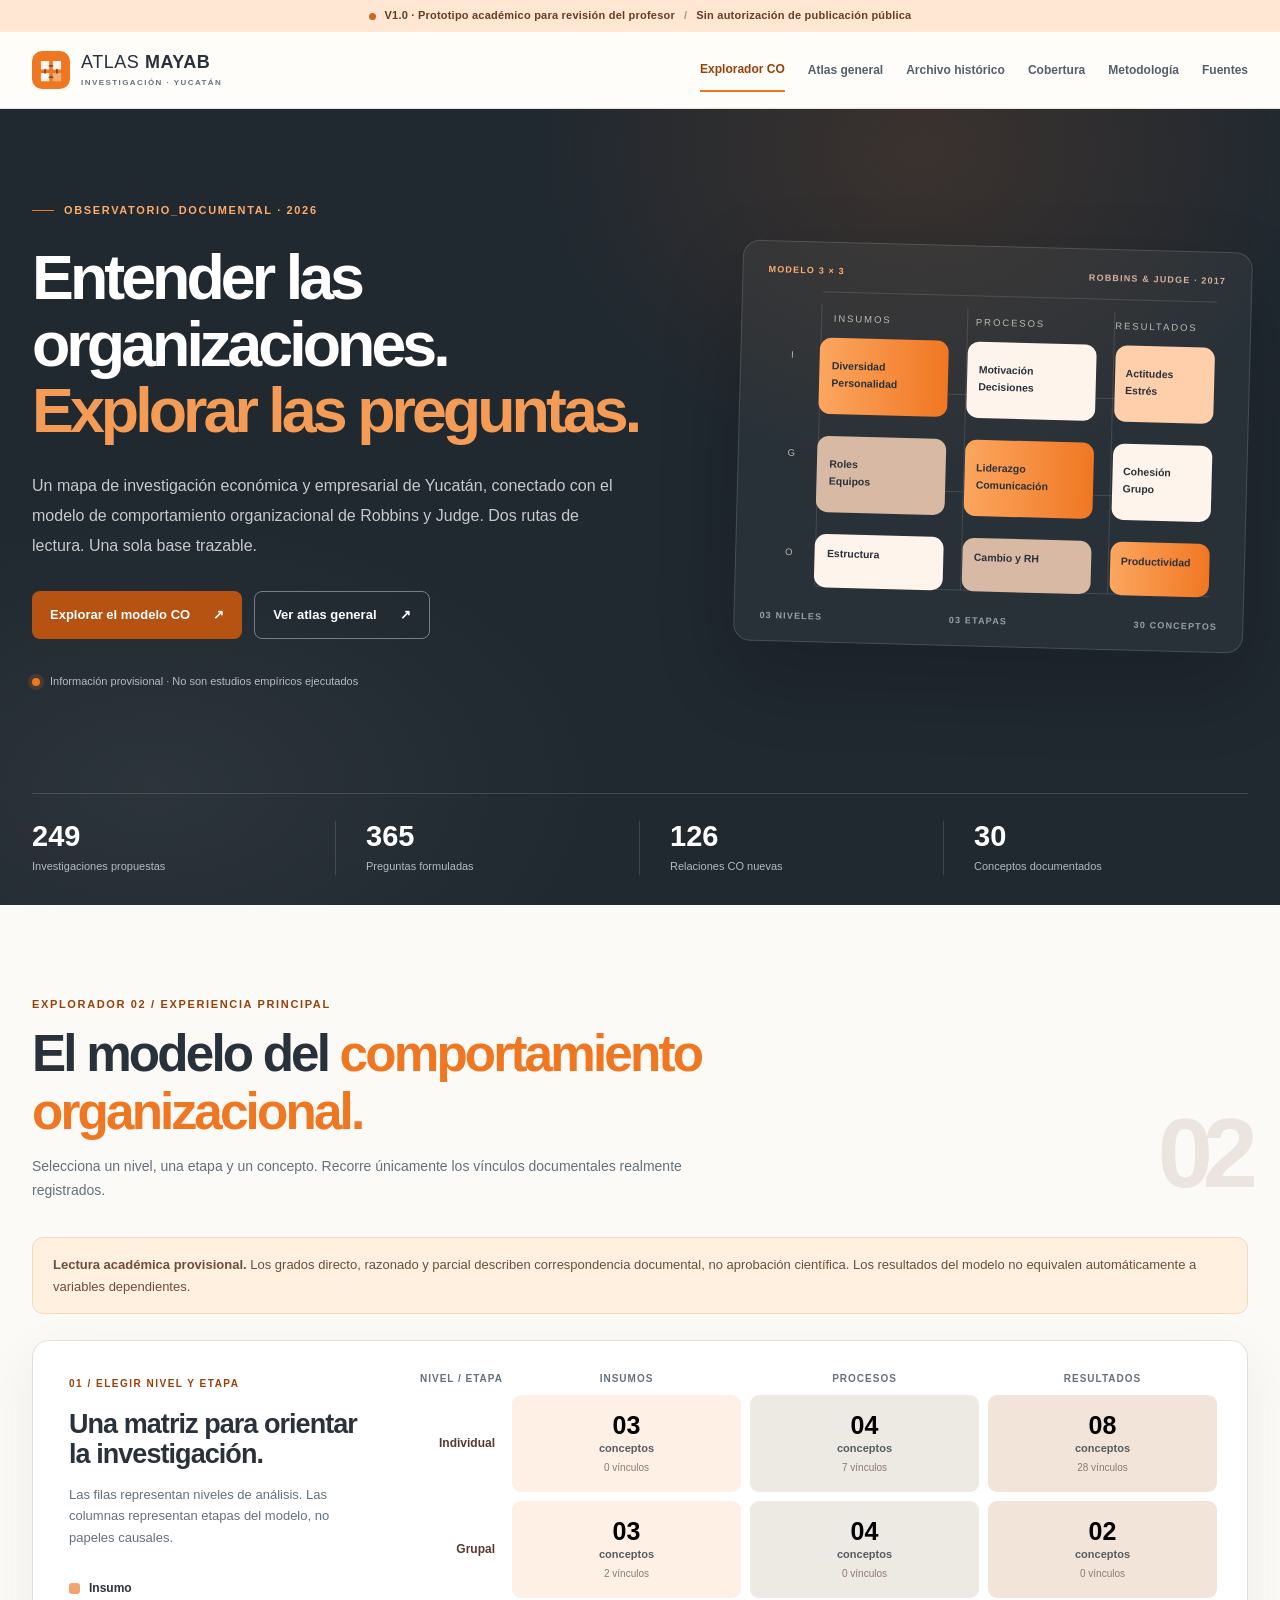
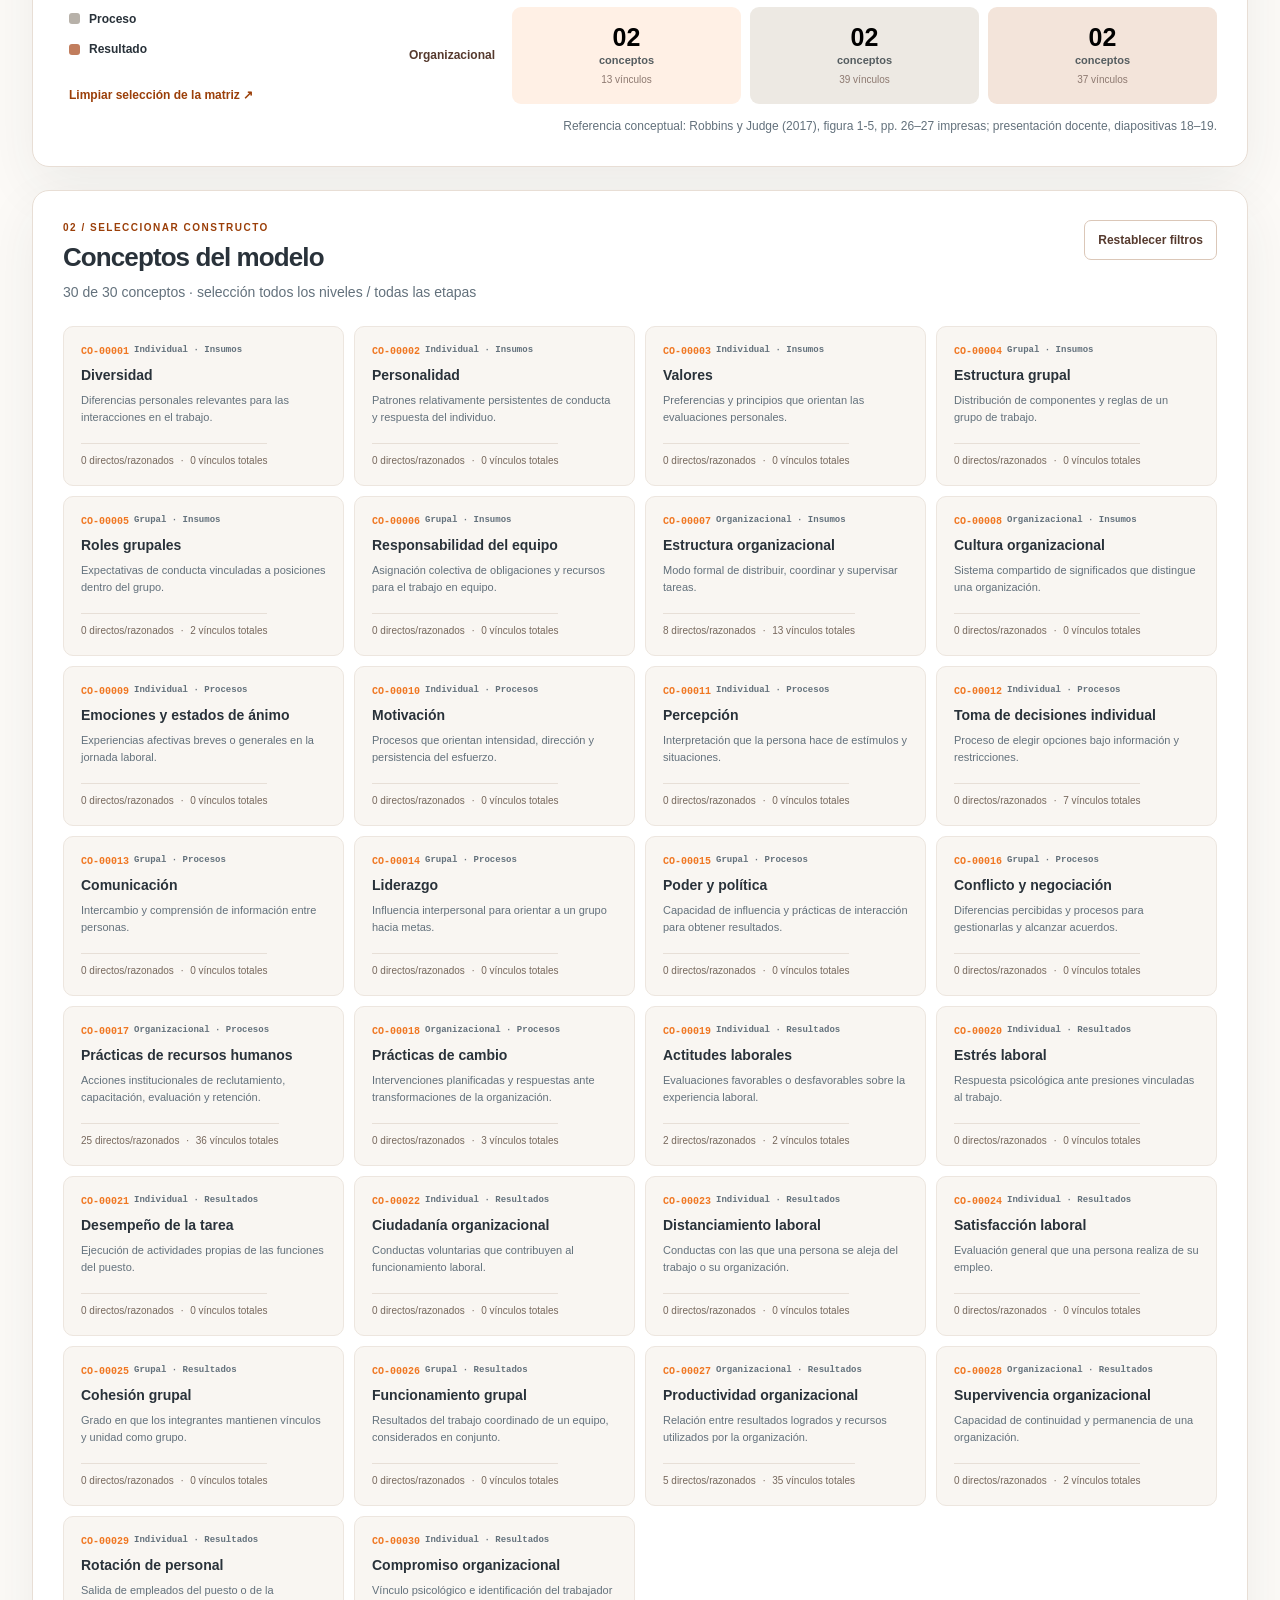
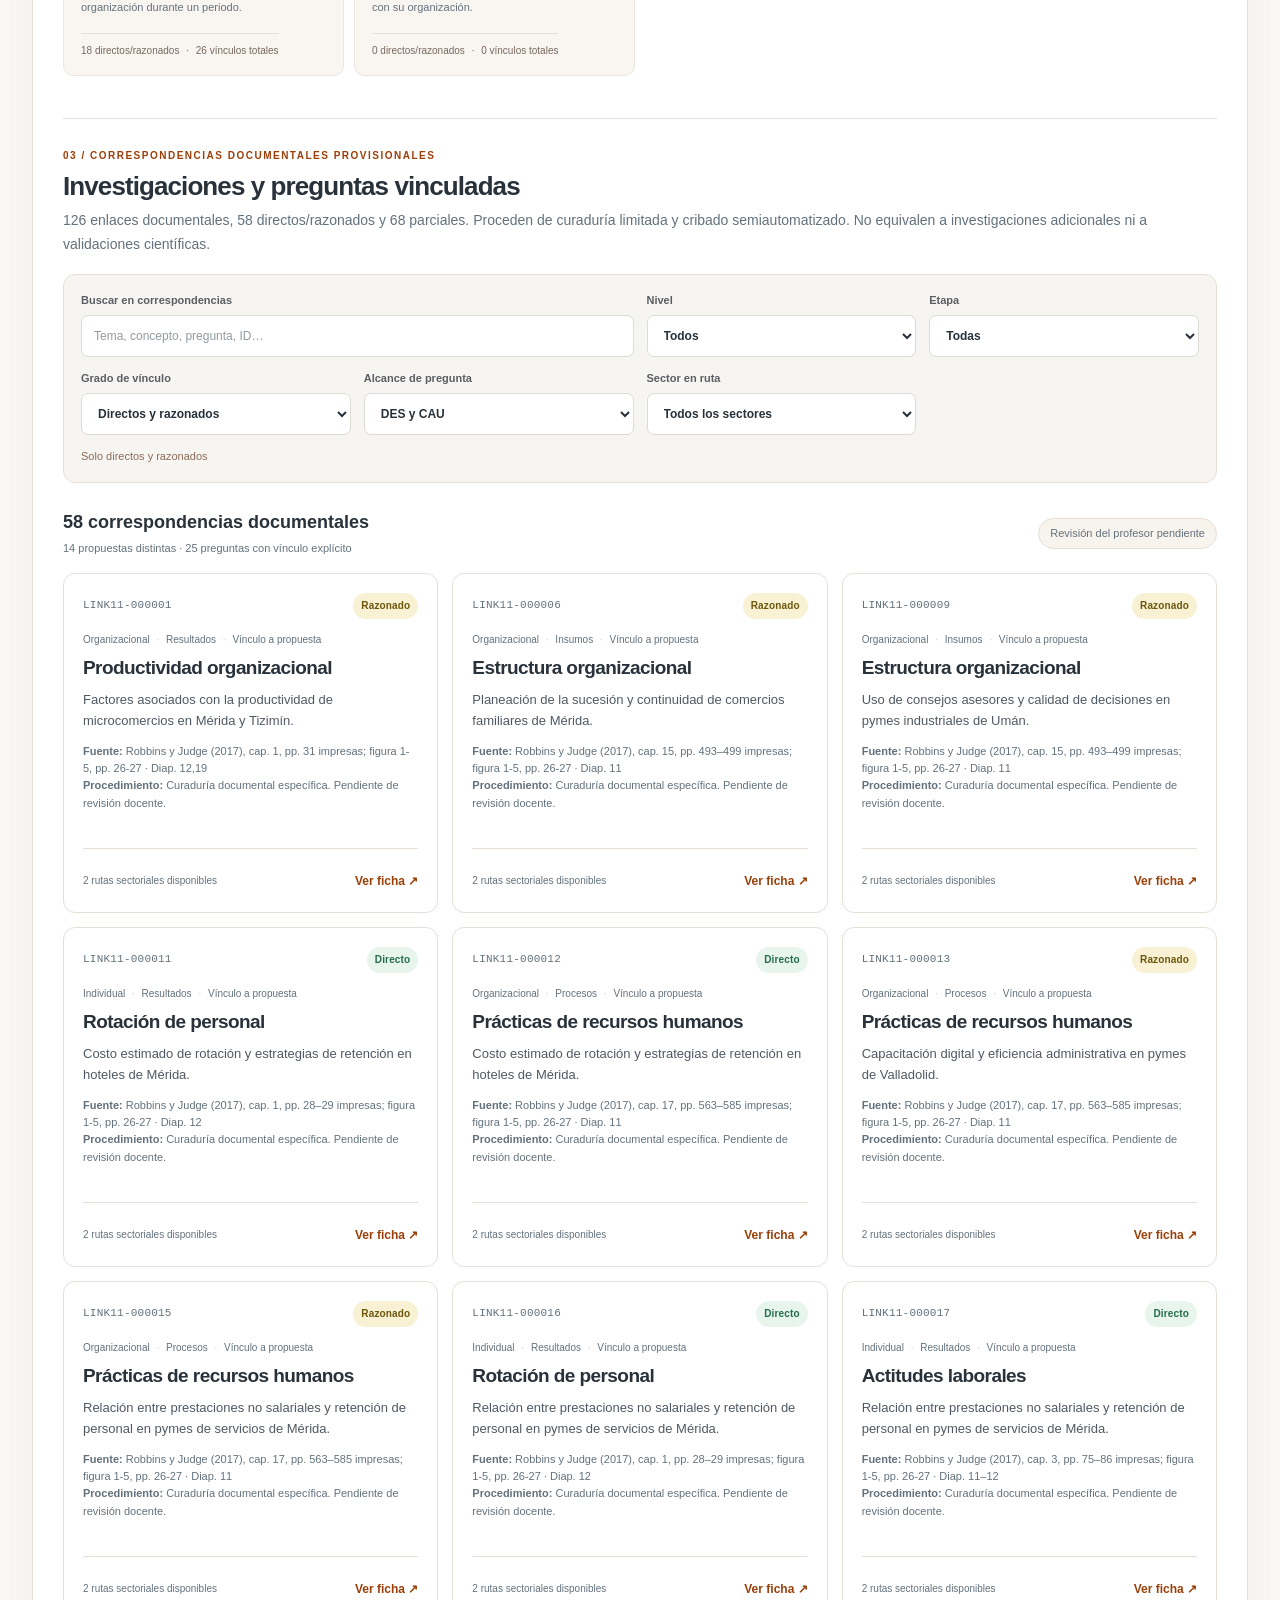
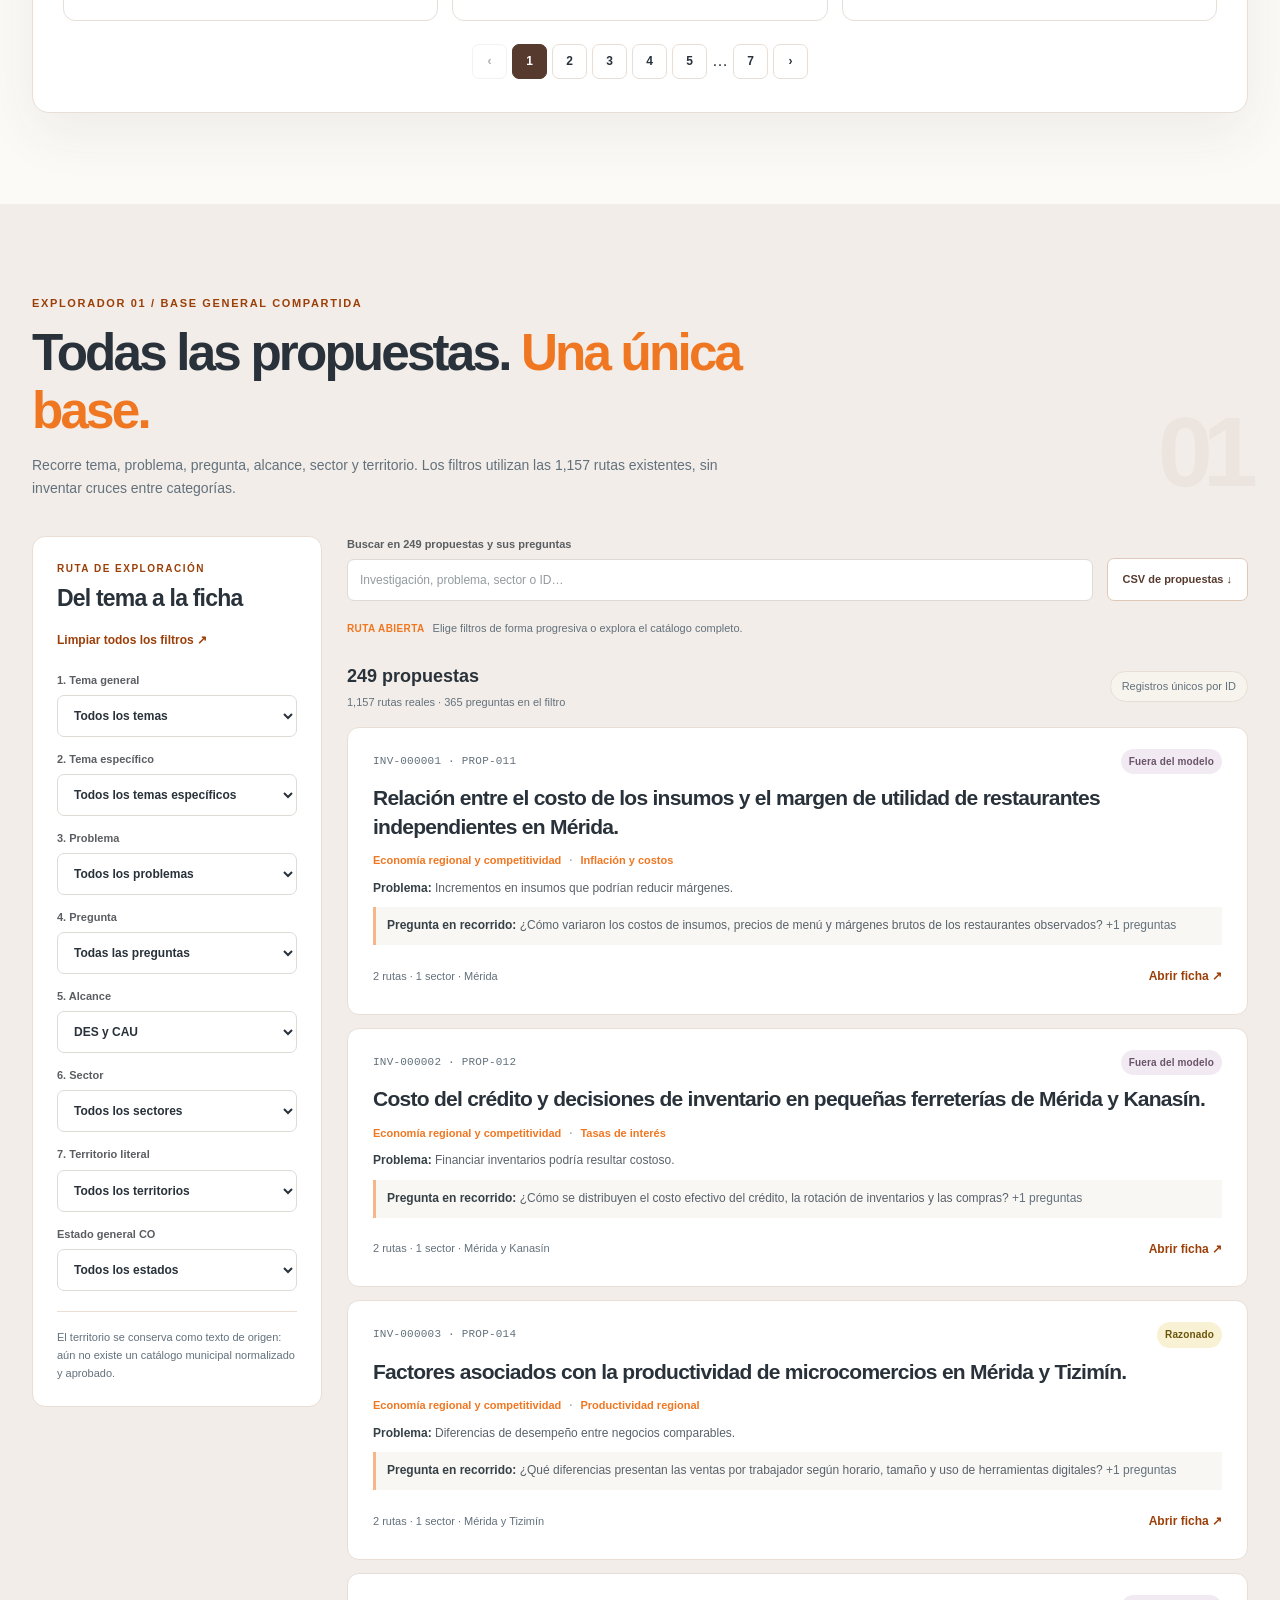
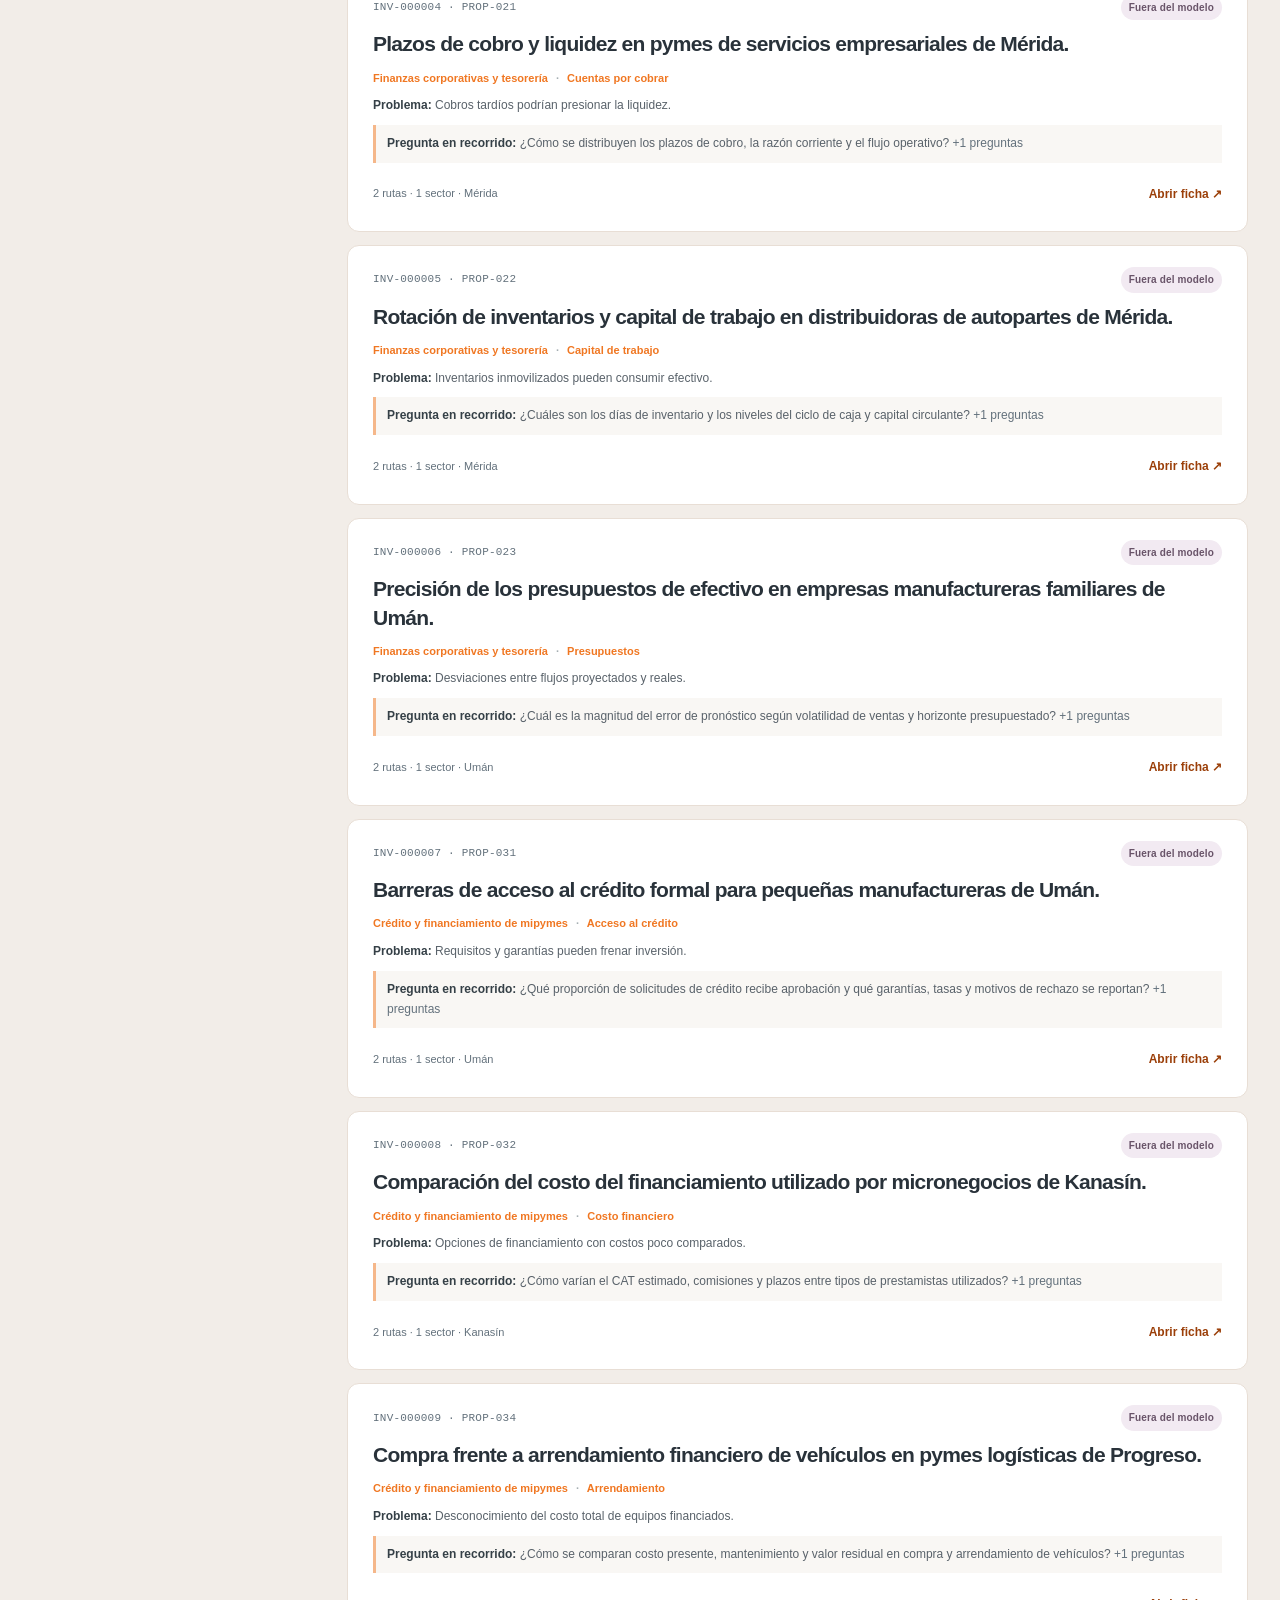
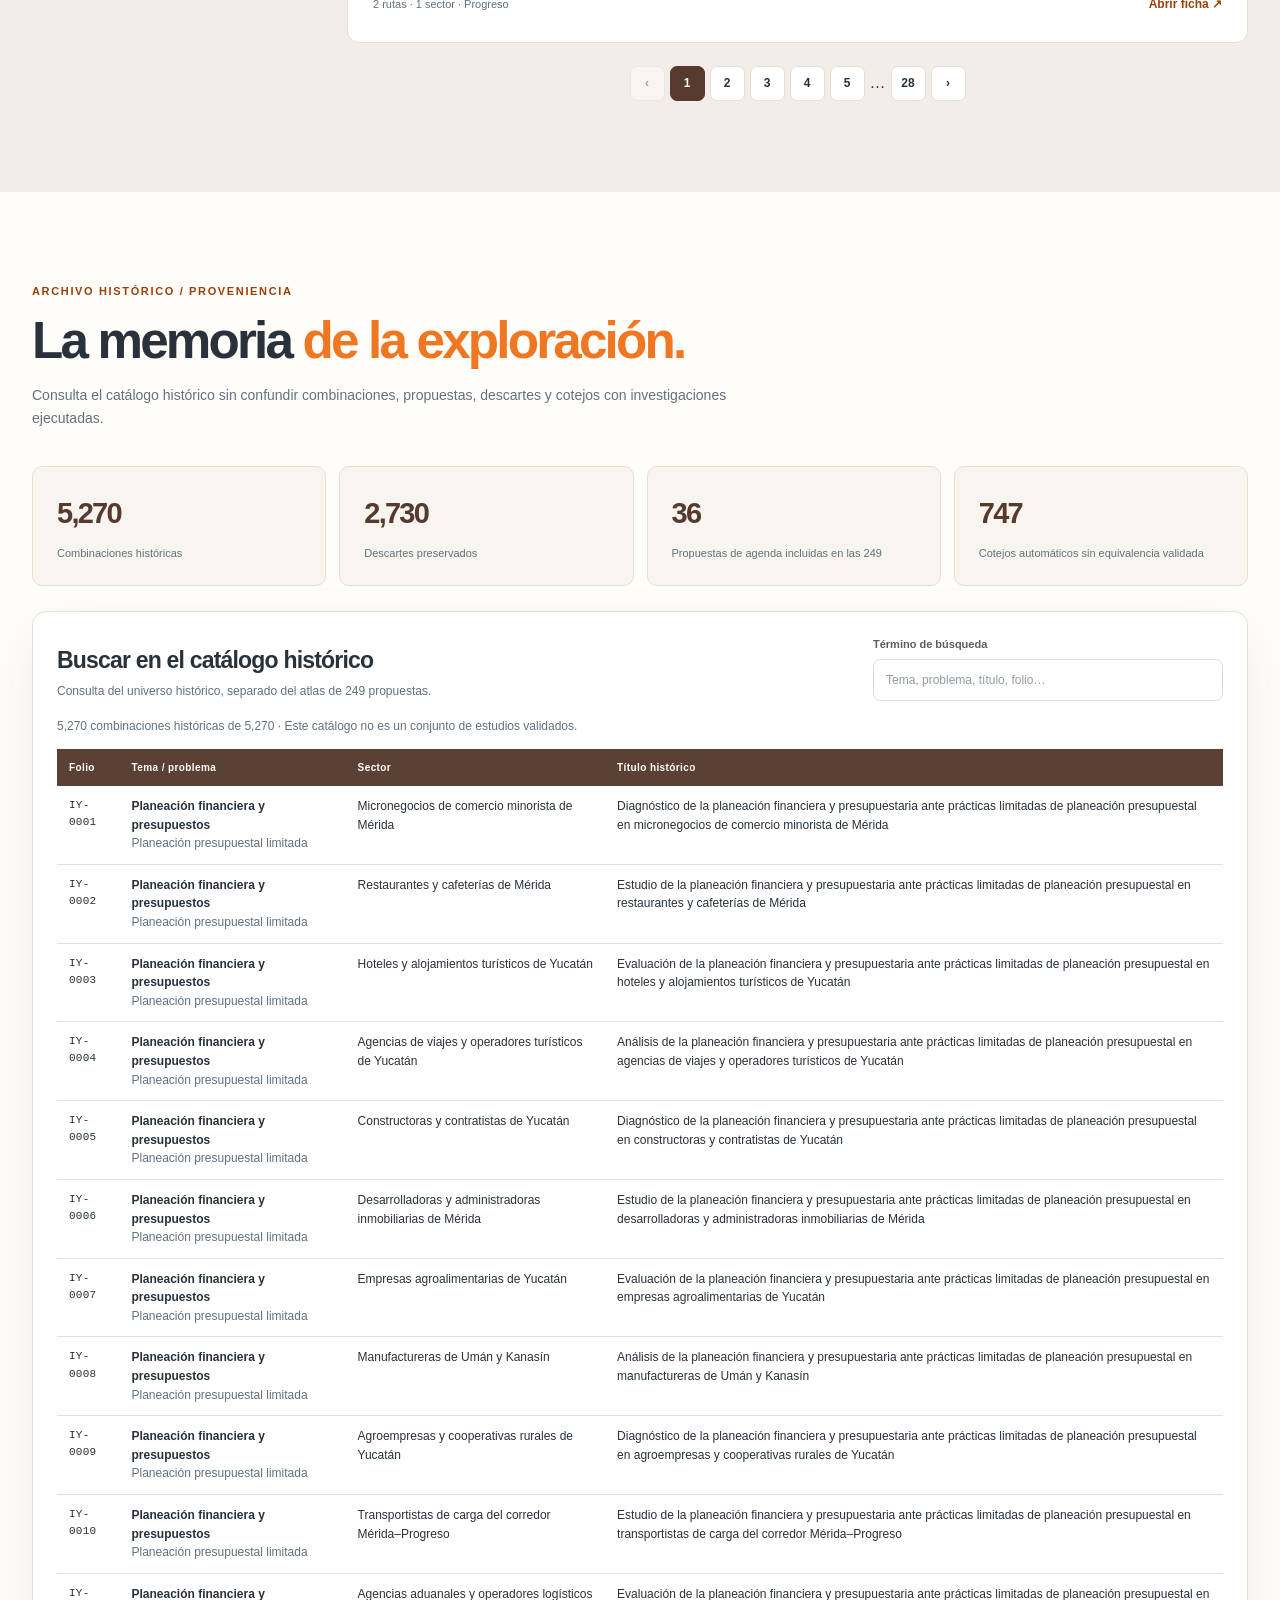
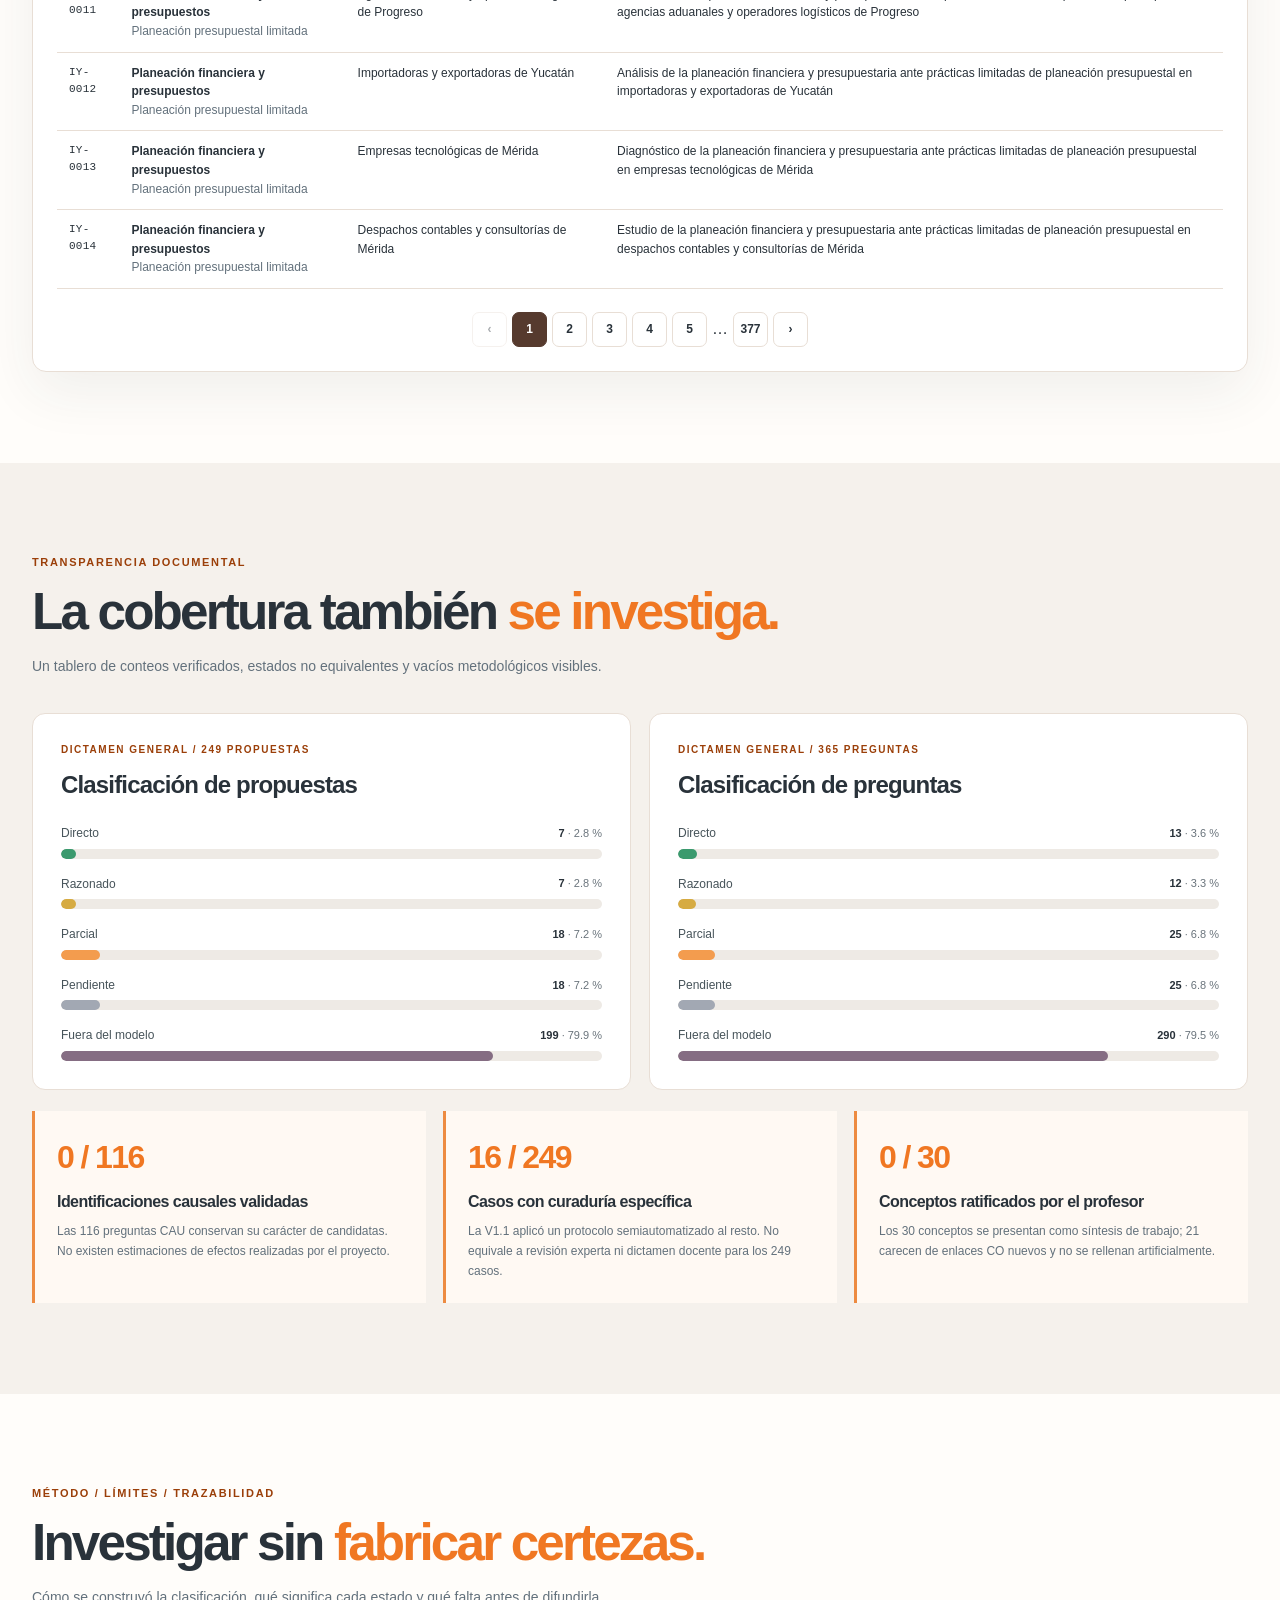
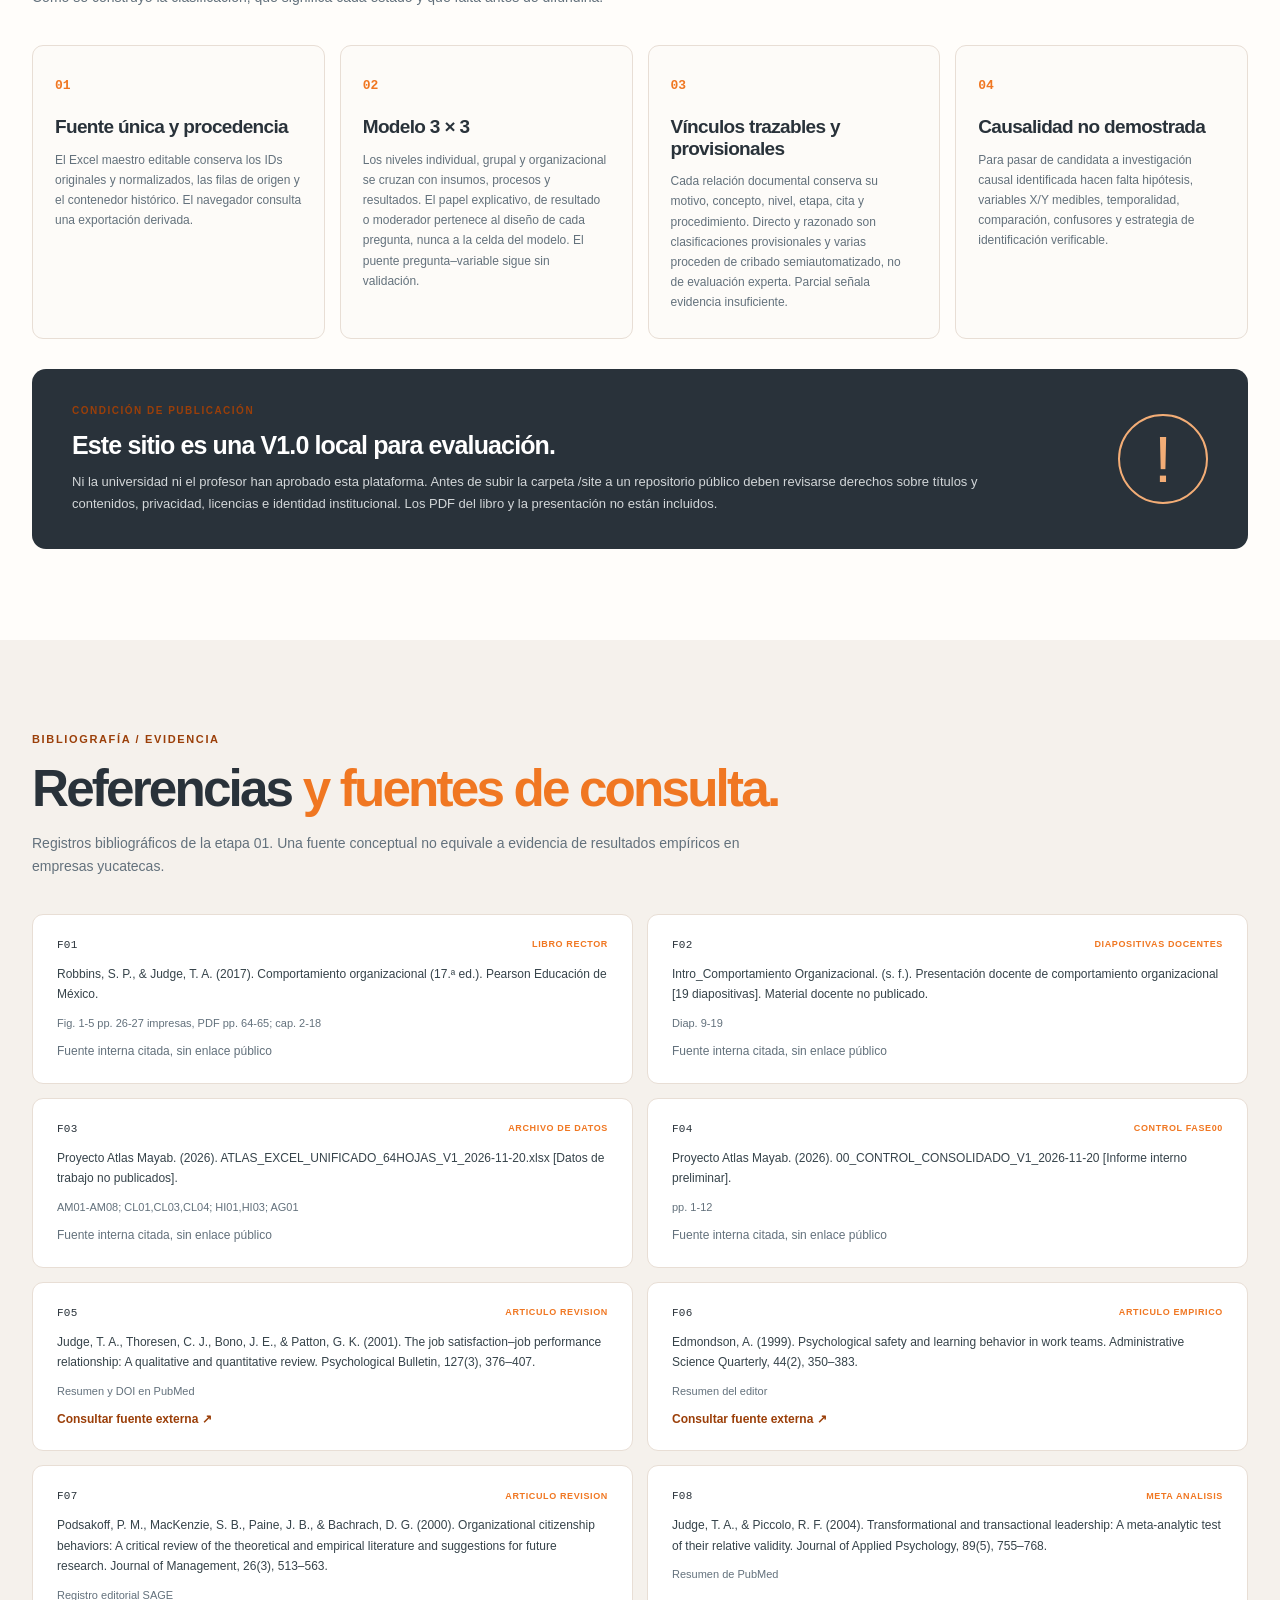
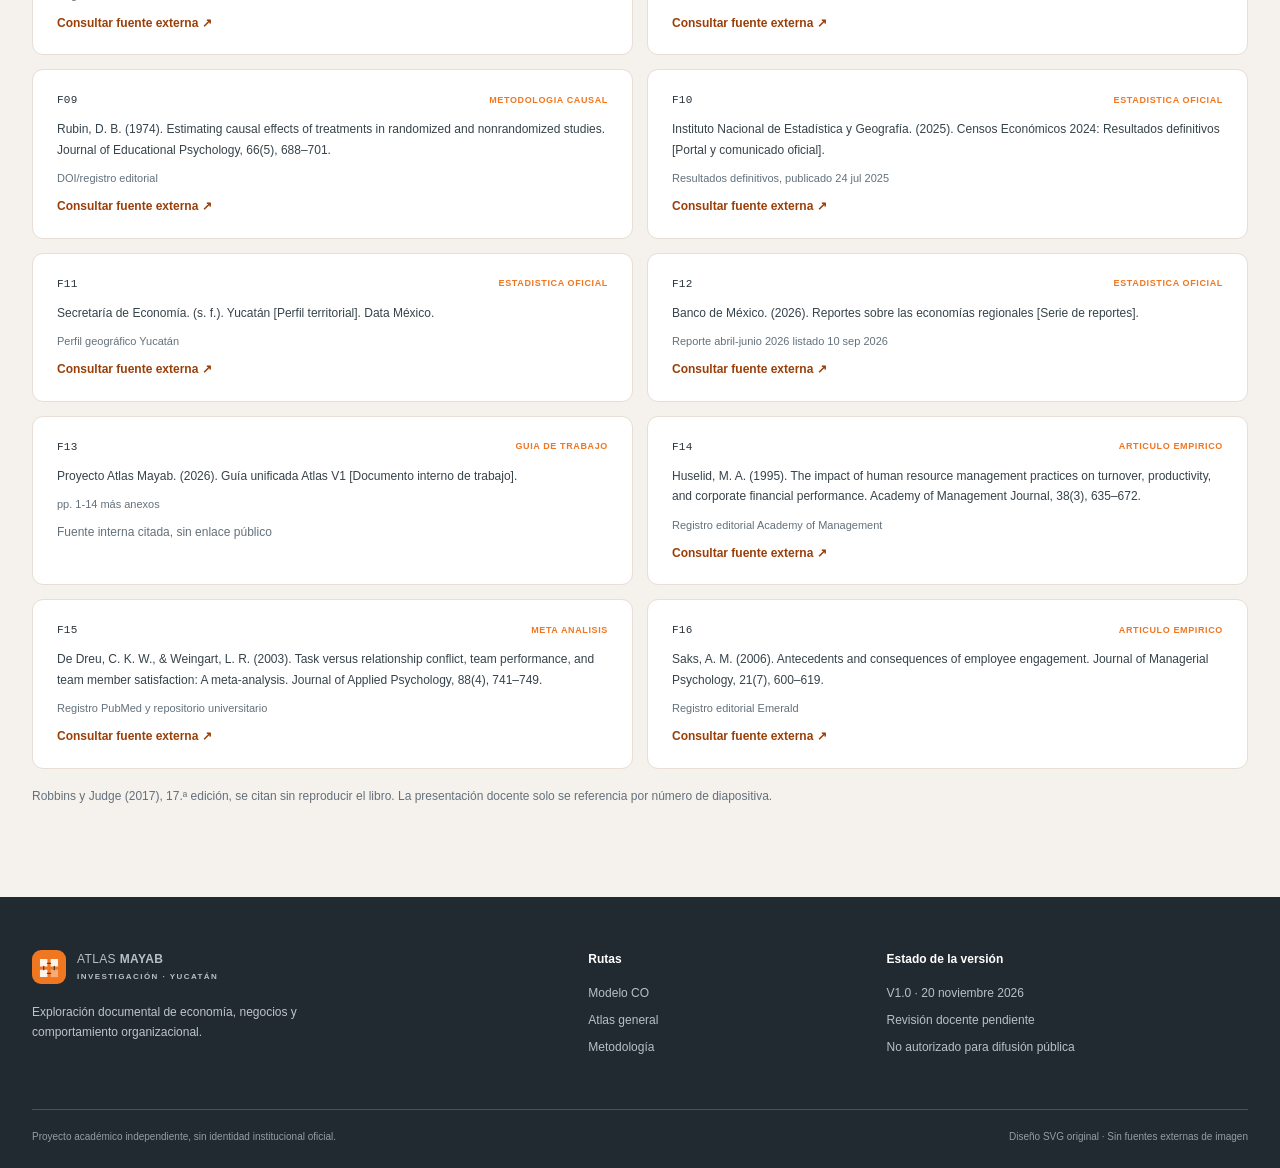
==== commit 6e3778c4: "Update hero section text formatting in index.html" ====
--- a/site/index.html
+++ b/site/index.html
@@ -6,7 +6,7 @@
   <meta name="color-scheme" content="light">
   <meta name="theme-color" content="#29323A">
   <meta name="description" content="Atlas documental de investigación de Yucatán. Dos exploradores vinculados, modelo de comportamiento organizacional y revisión académica provisional.">
-  <title>Atlas Mayab · Explorador de investigación V1.0</title>
+  <title>Atlas Mayab · Explorador de investigación_V1.0</title>
   <link rel="icon" type="image/svg+xml" href="./assets/brand-mark.svg">
   <link rel="stylesheet" href="./assets/styles.css">
   <script src="./data/atlas-data.js" defer></script>
@@ -26,7 +26,7 @@
   <main id="contenido">
     <section class="hero" aria-labelledby="heroTitle">
       <div class="container hero-layout">
-        <div class="hero-copy"><span class="eyebrow hero-kicker"><span class="kicker-line"></span> OBSERVATORIO DOCUMENTAL · 2026</span>
+        <div class="hero-copy"><span class="eyebrow hero-kicker"><span class="kicker-line"></span> OBSERVATORIO_DOCUMENTAL · 2026</span>
           <h1 id="heroTitle">Entender las organizaciones. <em>Explorar las preguntas.</em></h1>
           <p>Un mapa de investigación económica y empresarial de Yucatán, conectado con el modelo de comportamiento organizacional de Robbins y Judge. Dos rutas de lectura. Una sola base trazable.</p>
           <div class="hero-actions"><a class="button button-orange" href="#explorador-co">Explorar el modelo CO <span aria-hidden="true">↗</span></a><a class="button button-ghost" href="#atlas-general">Ver atlas general <span aria-hidden="true">↗</span></a></div>
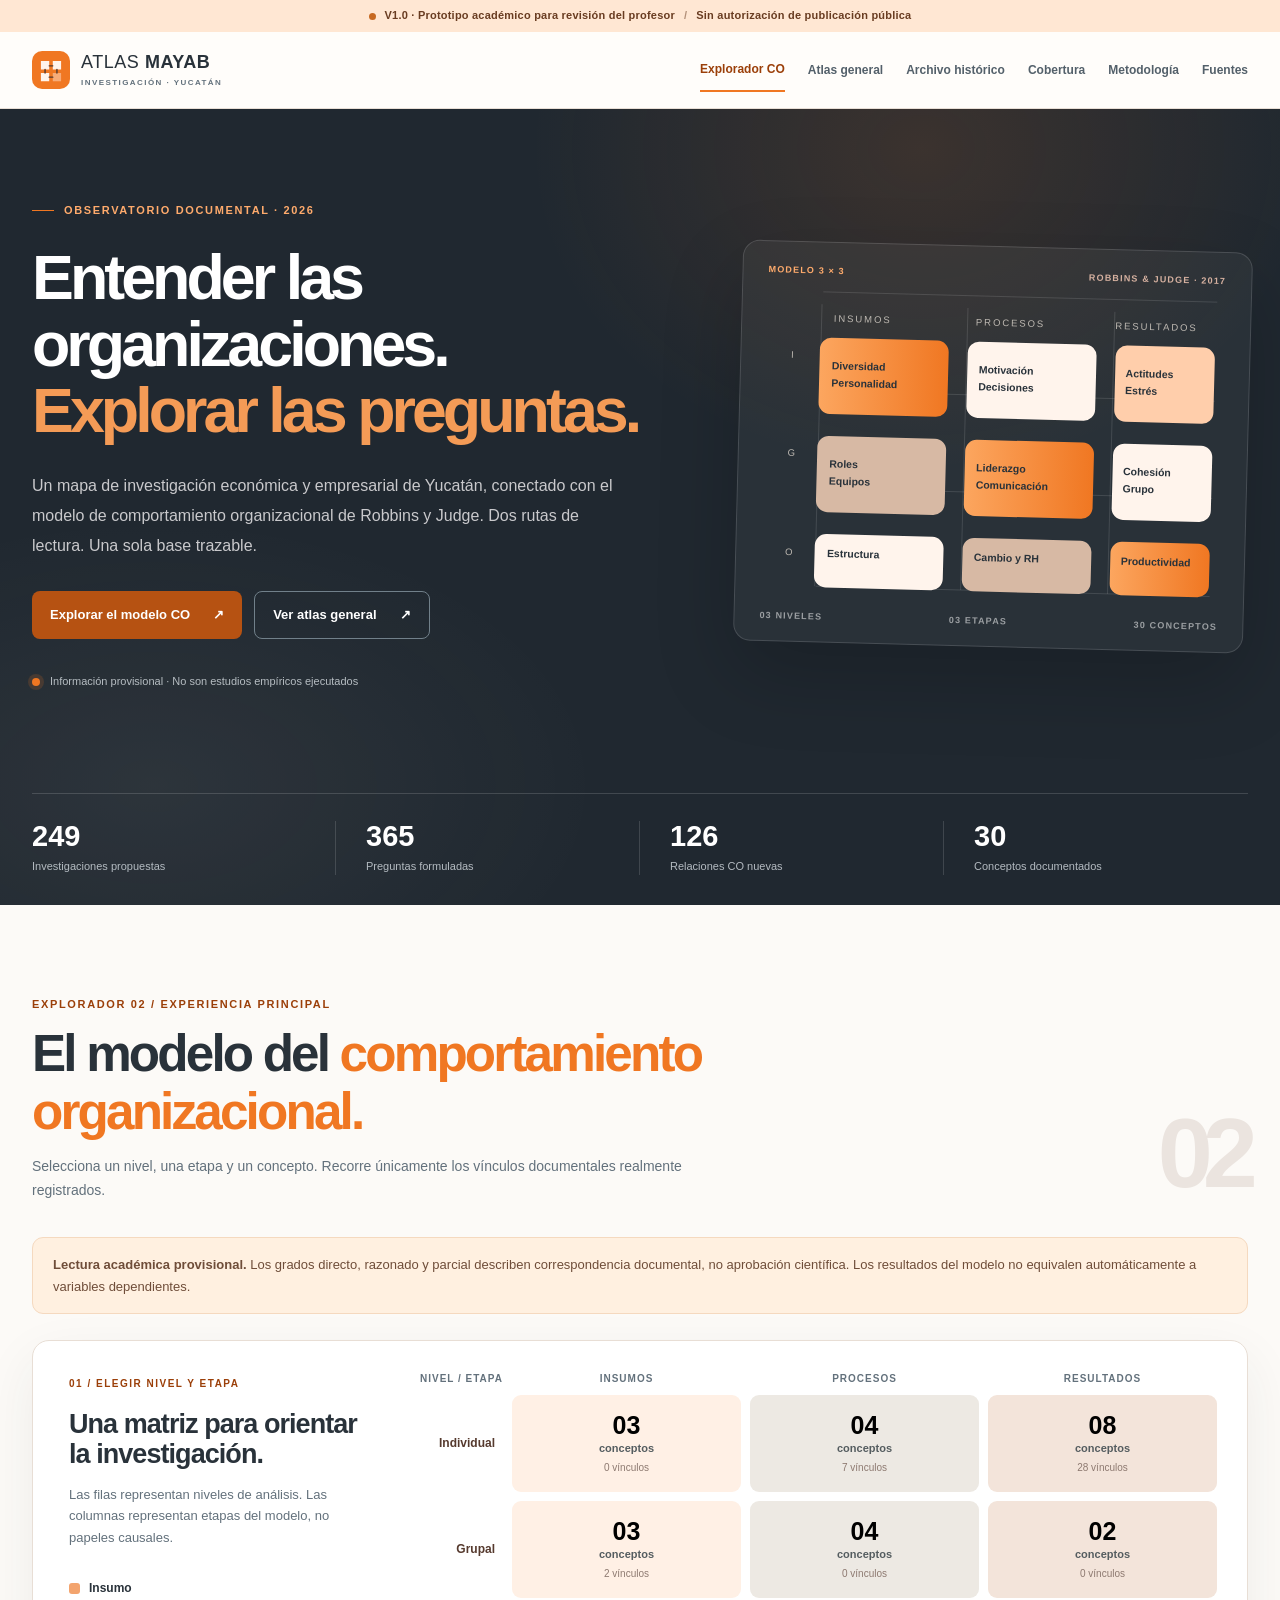
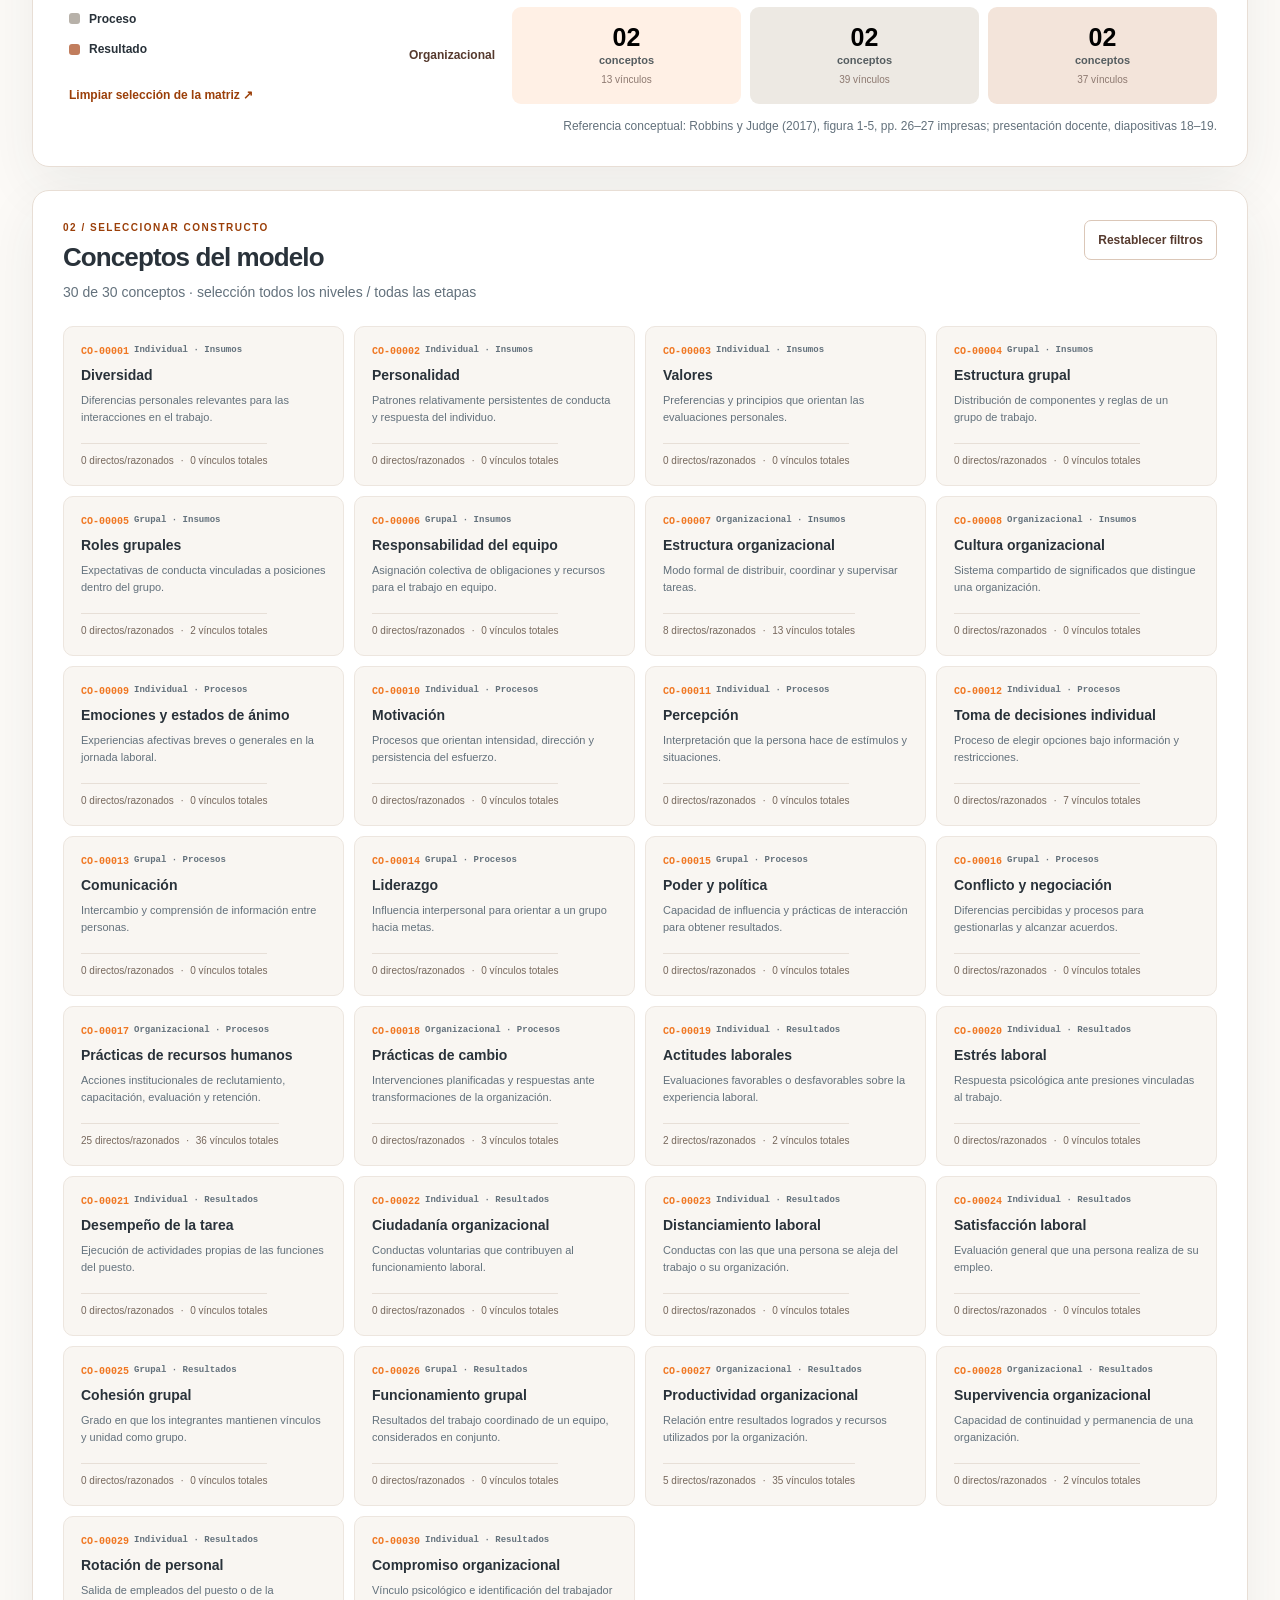
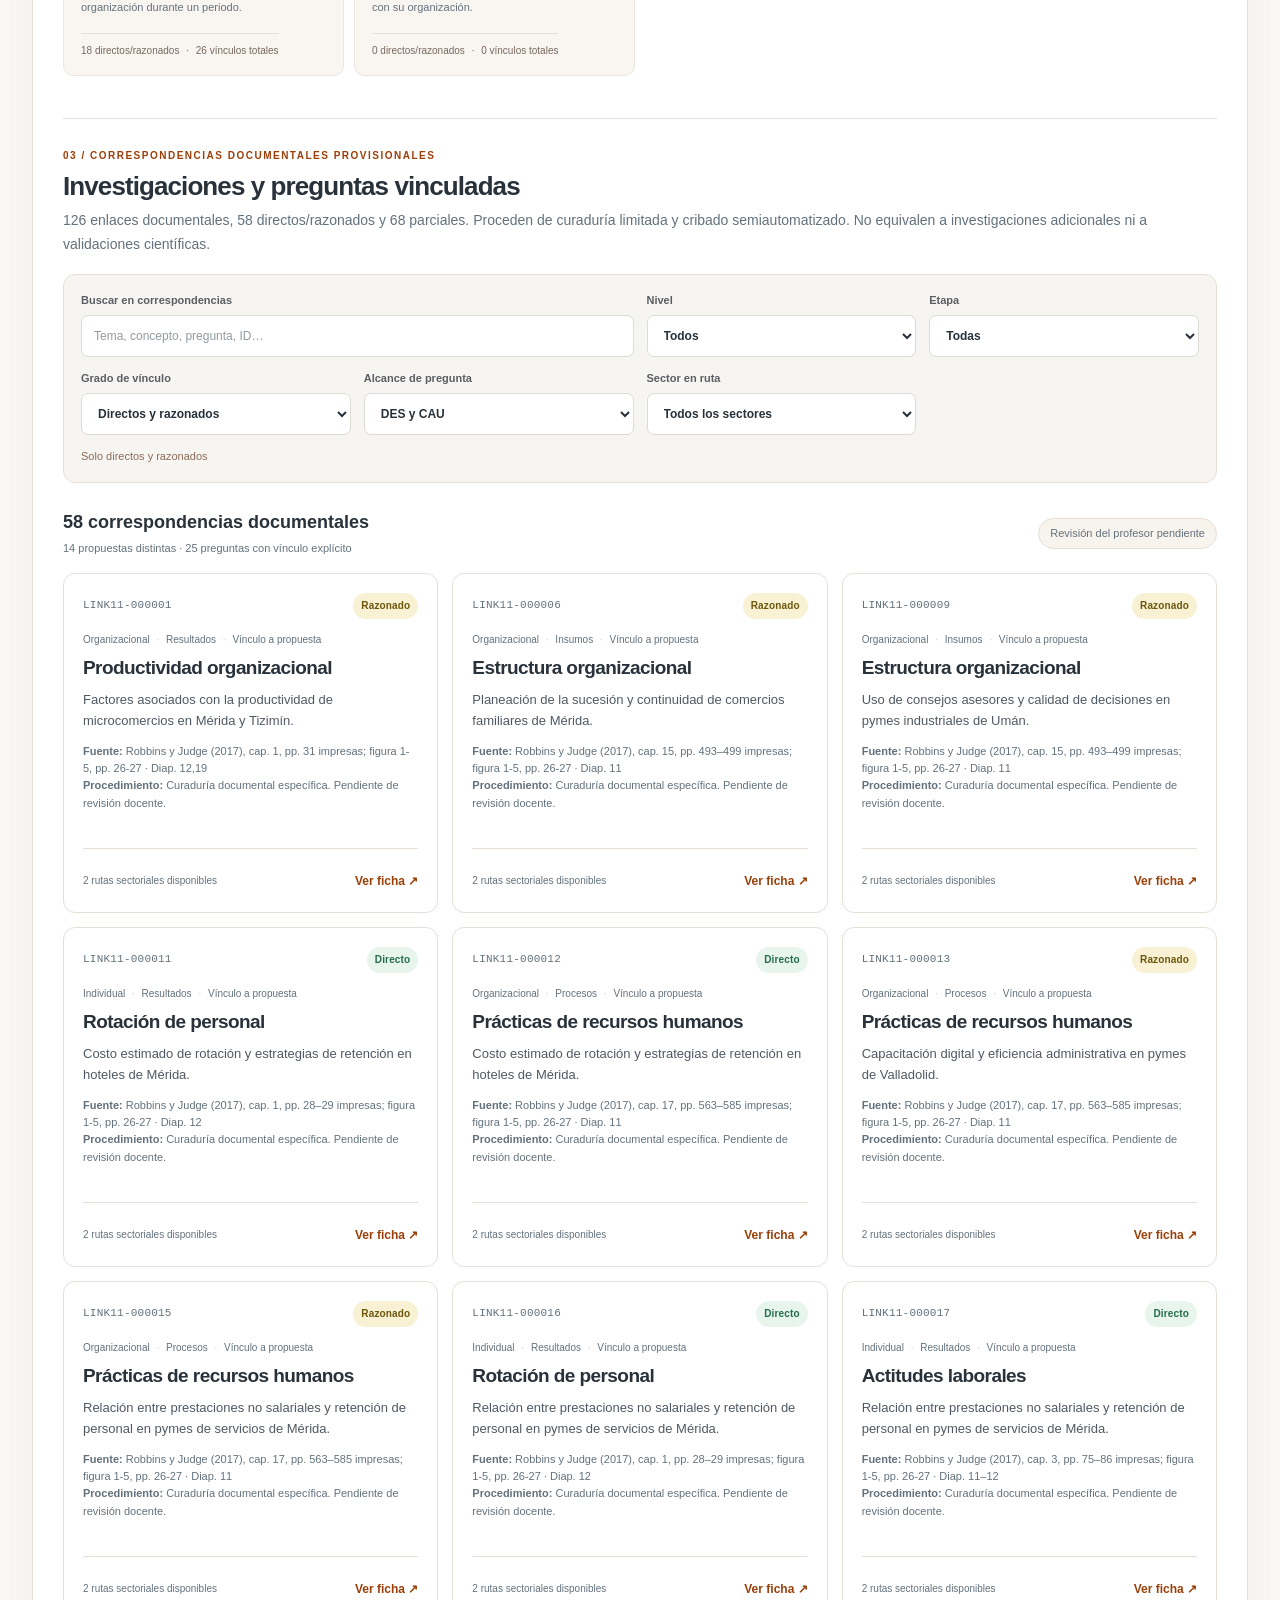
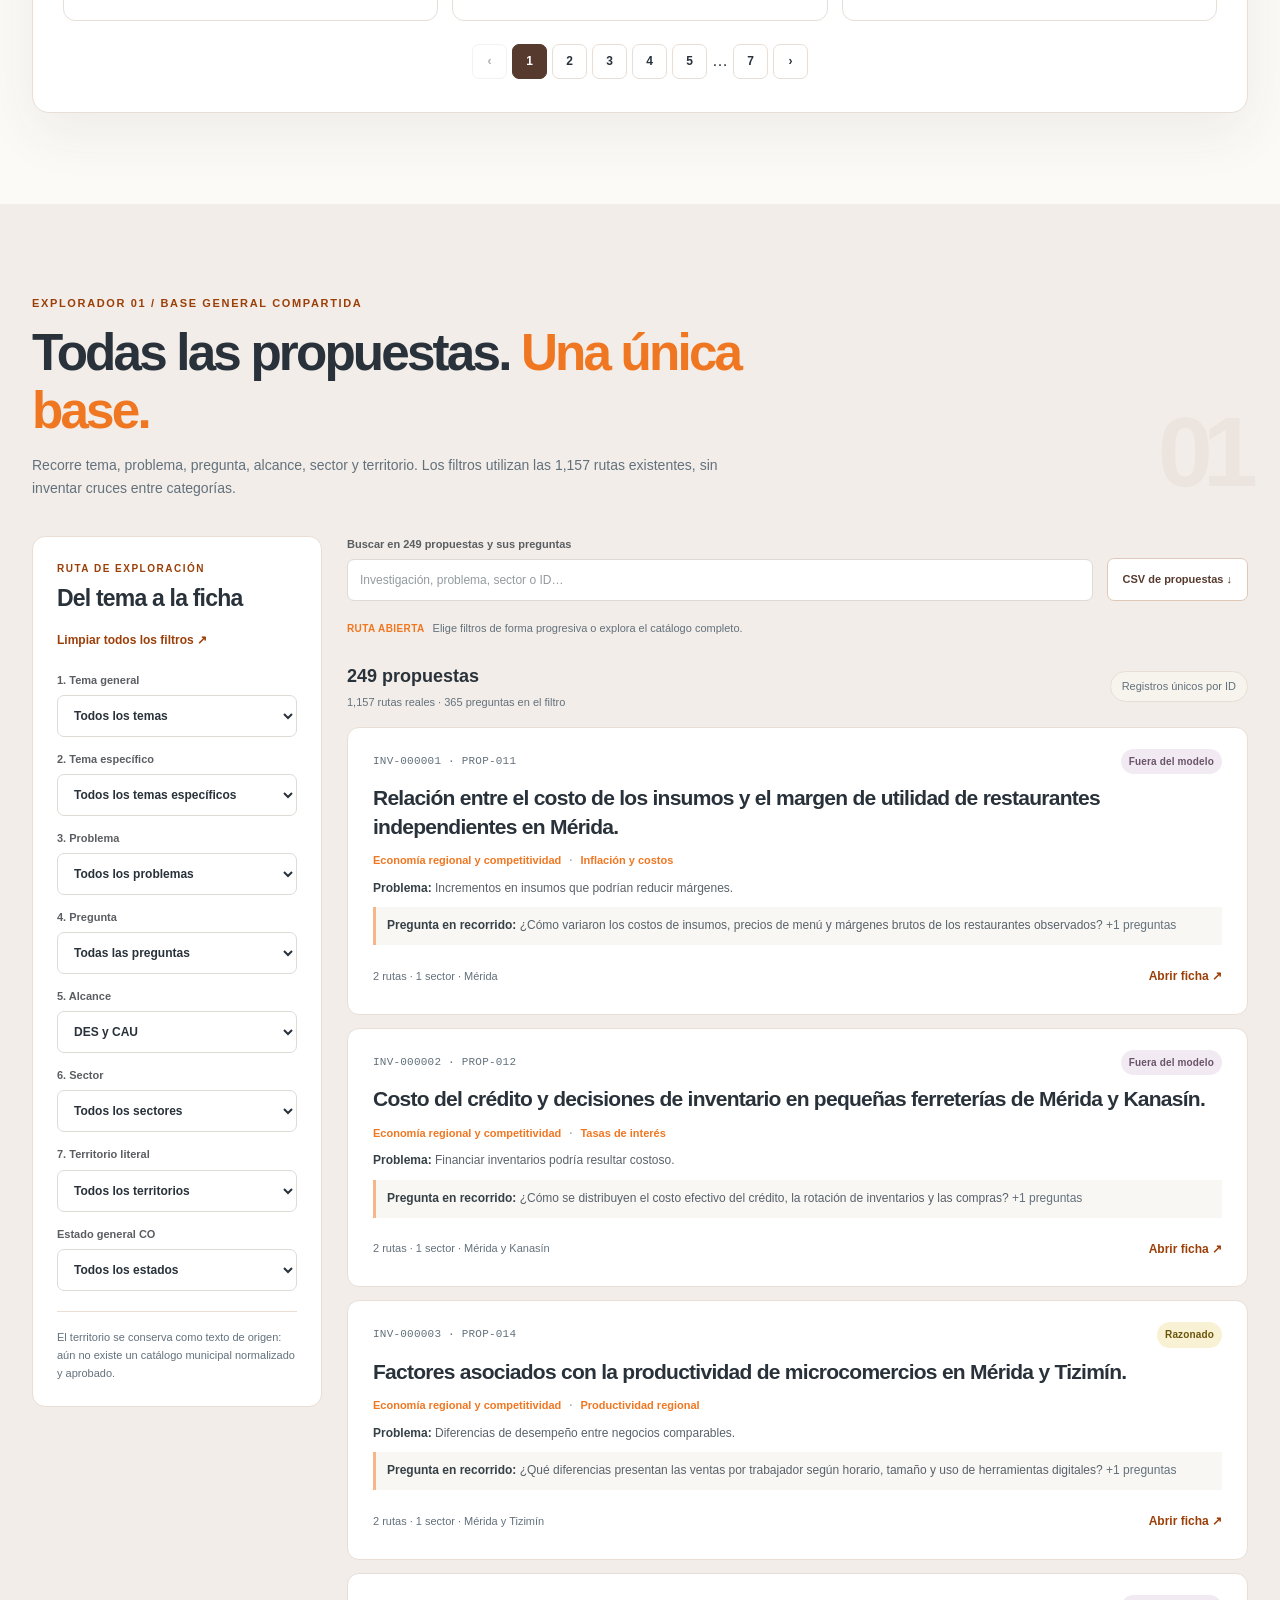
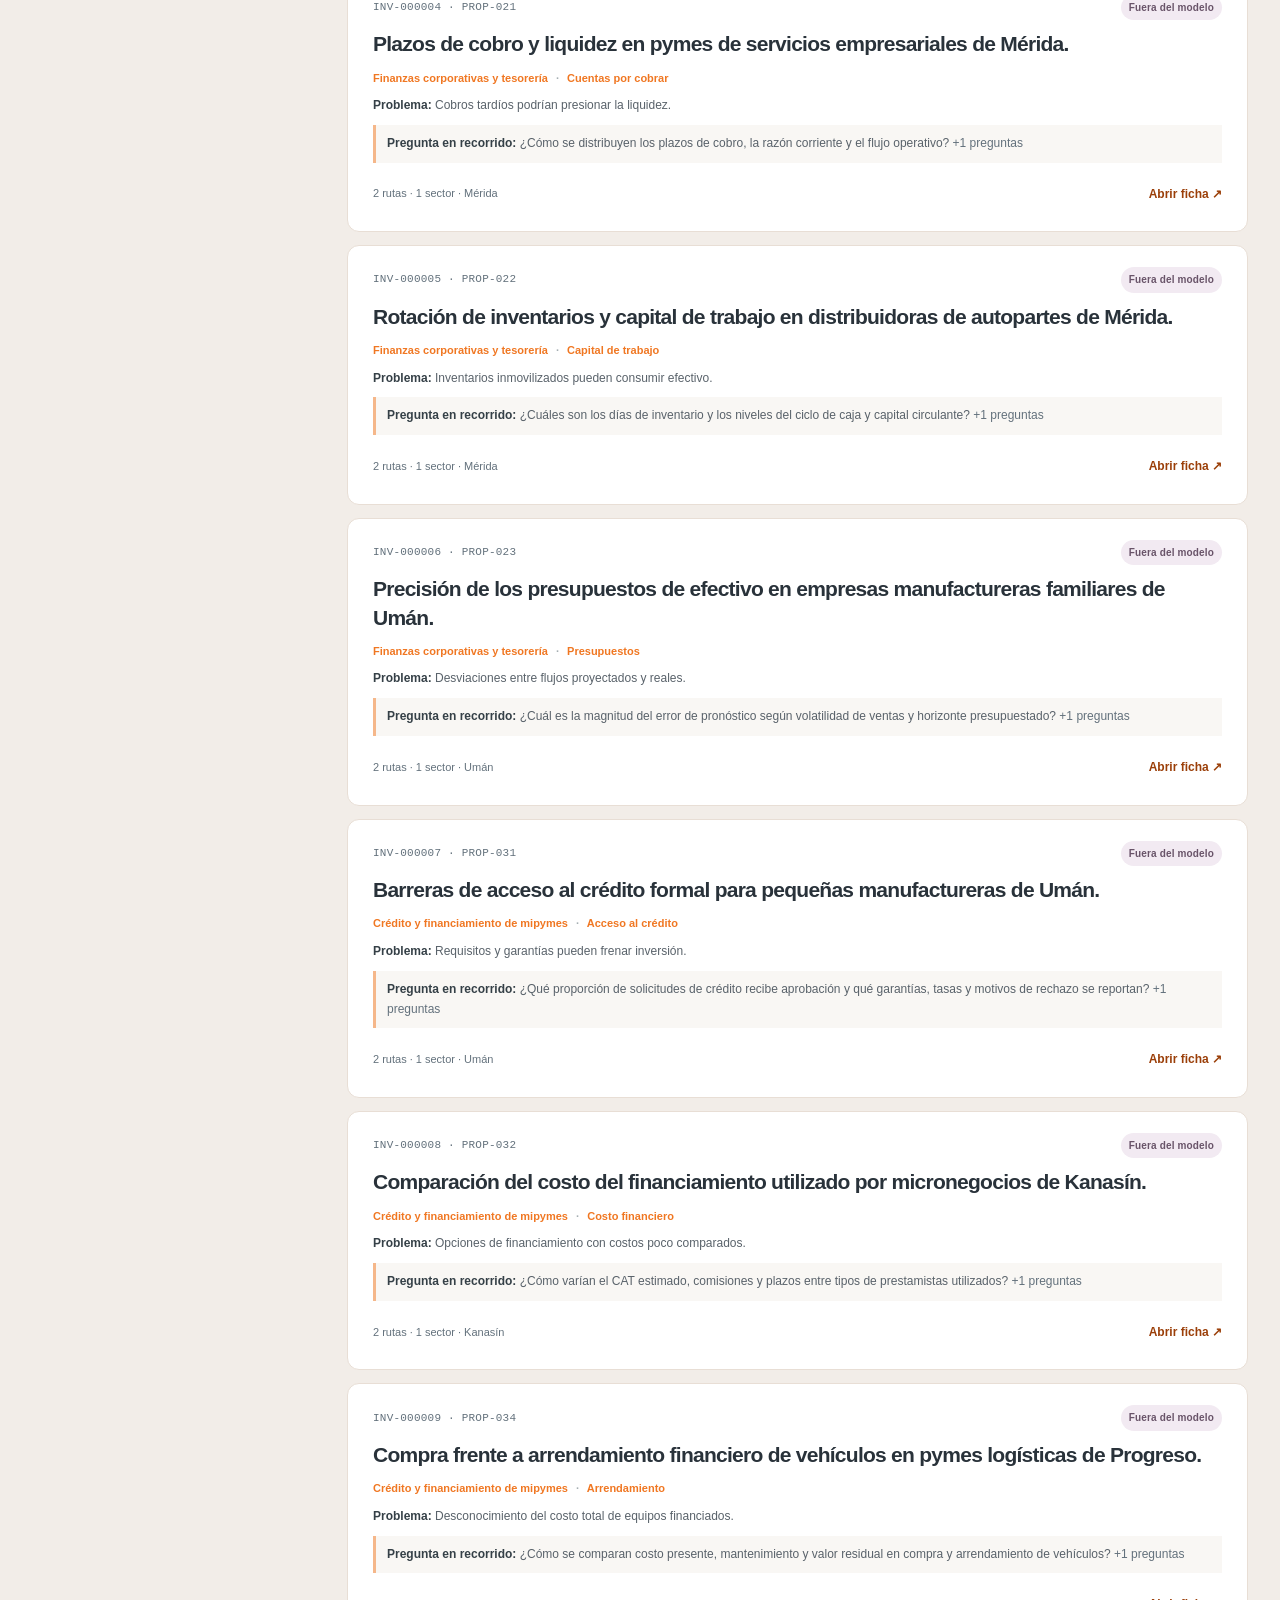
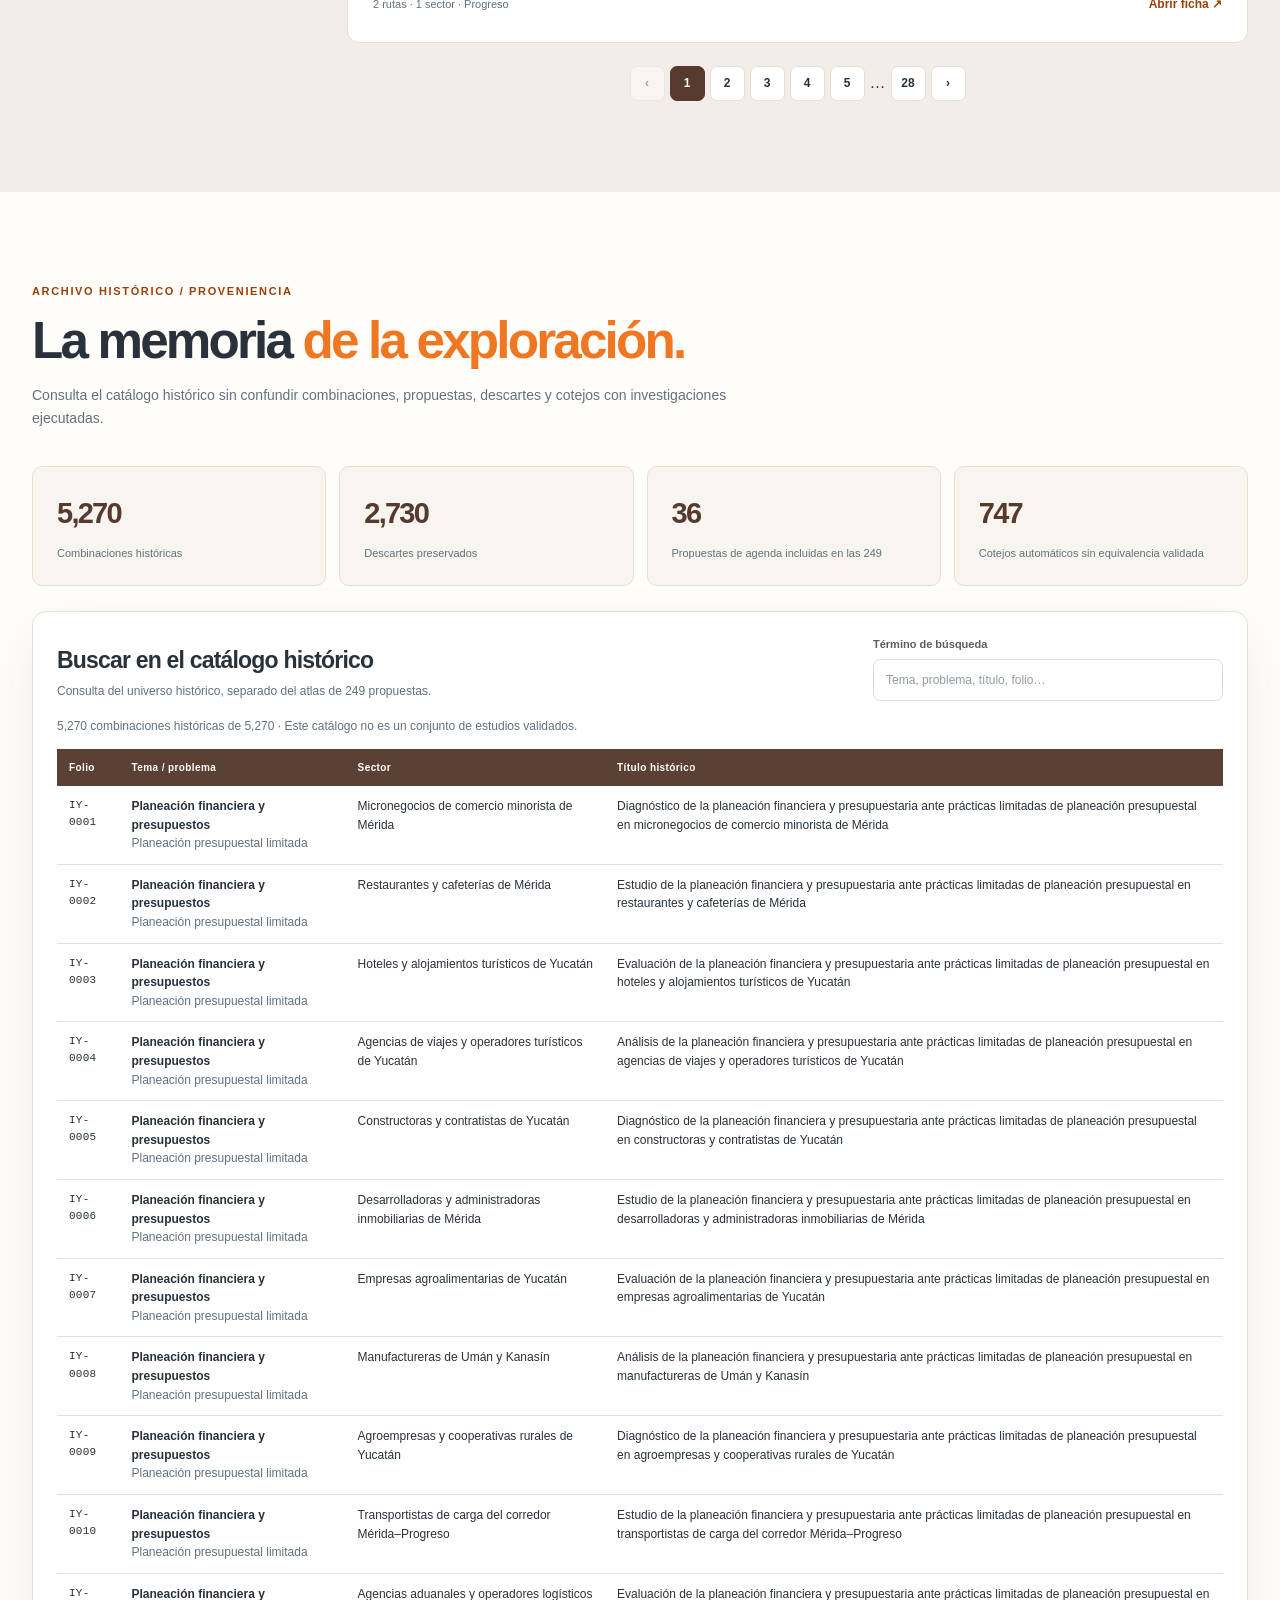
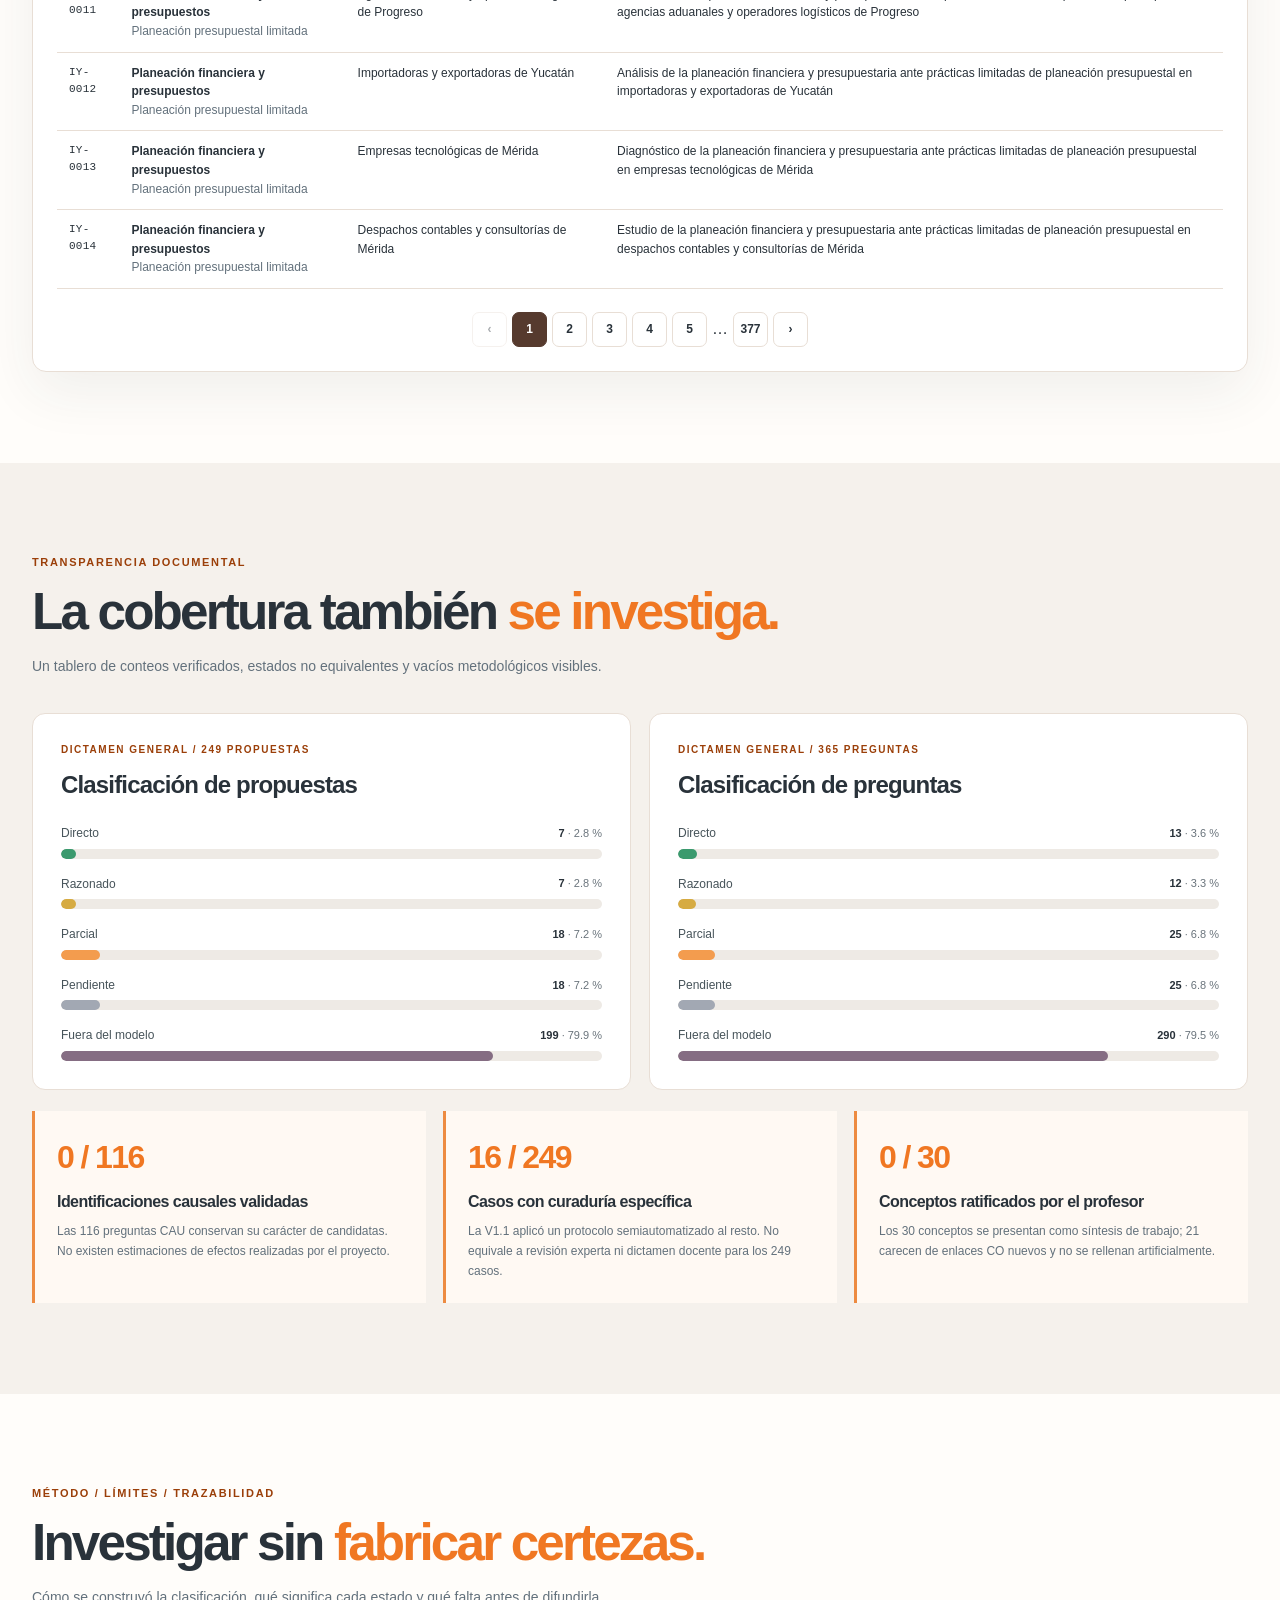
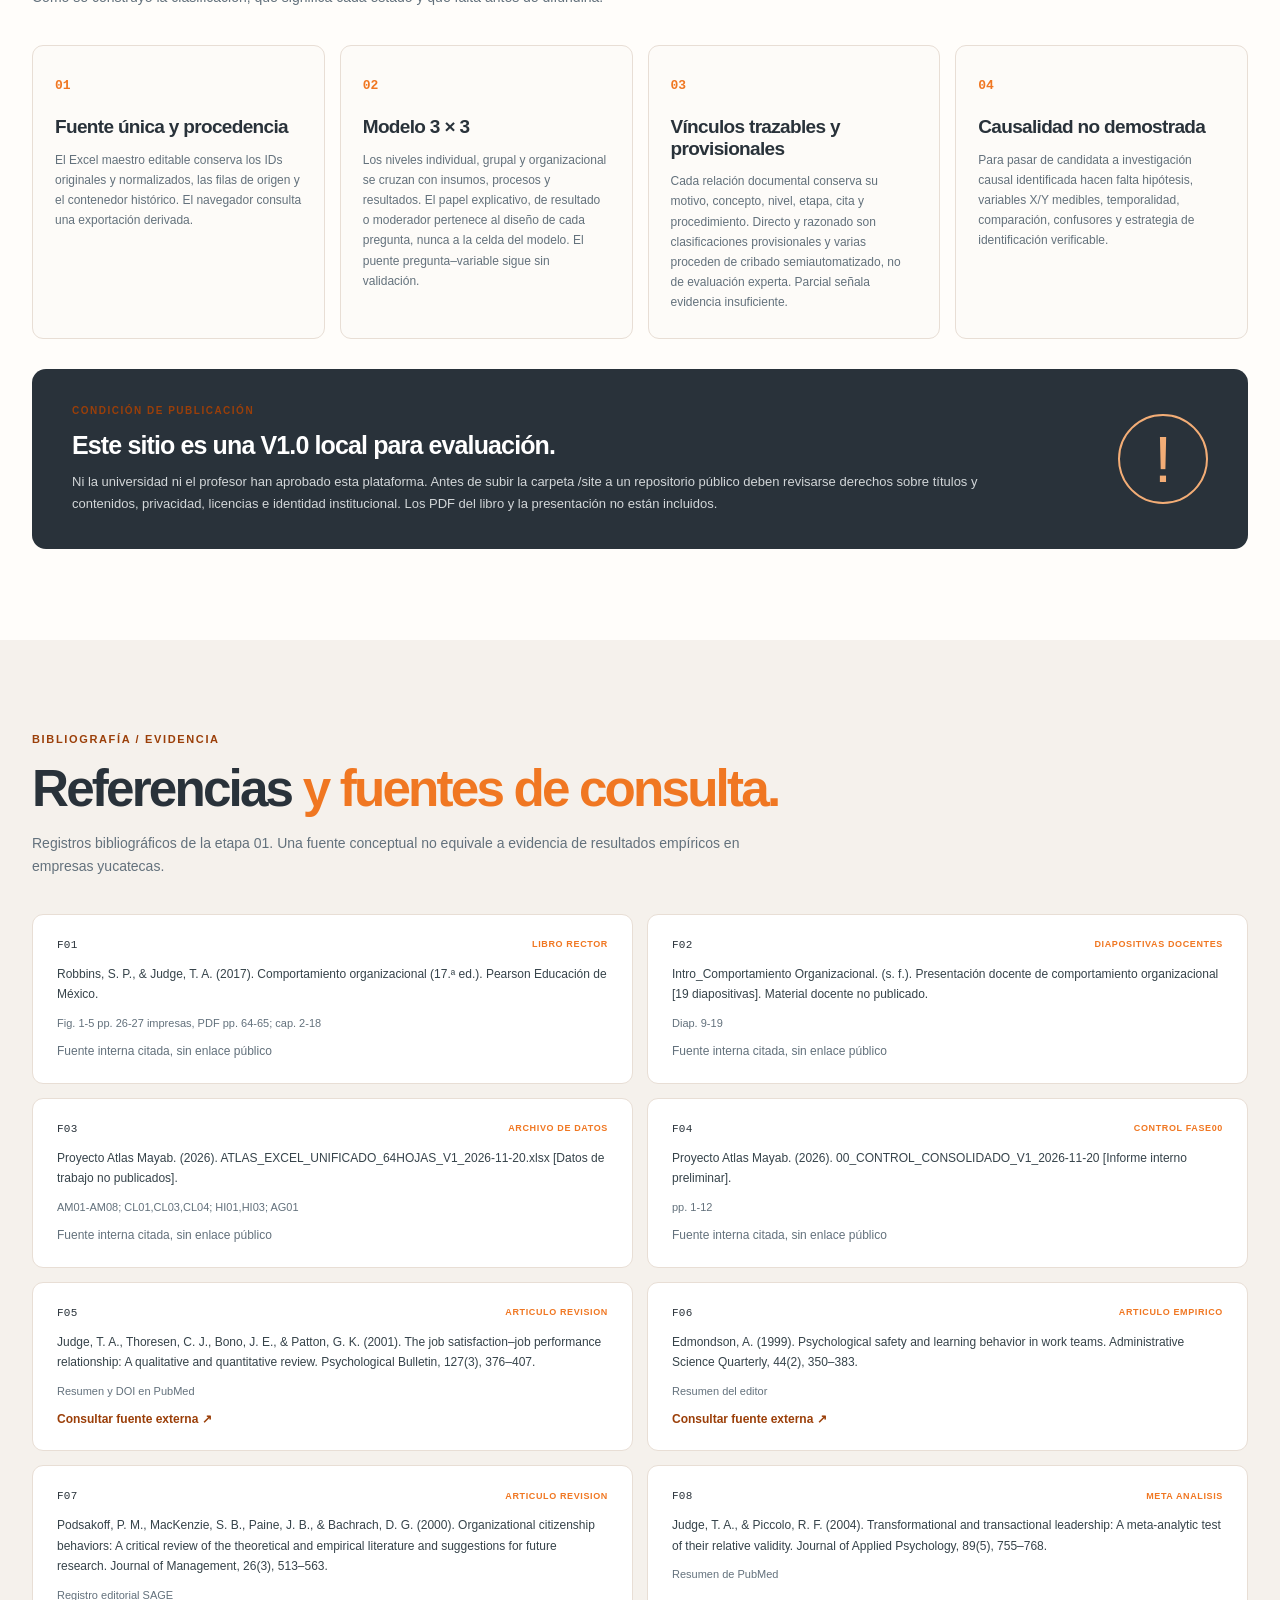
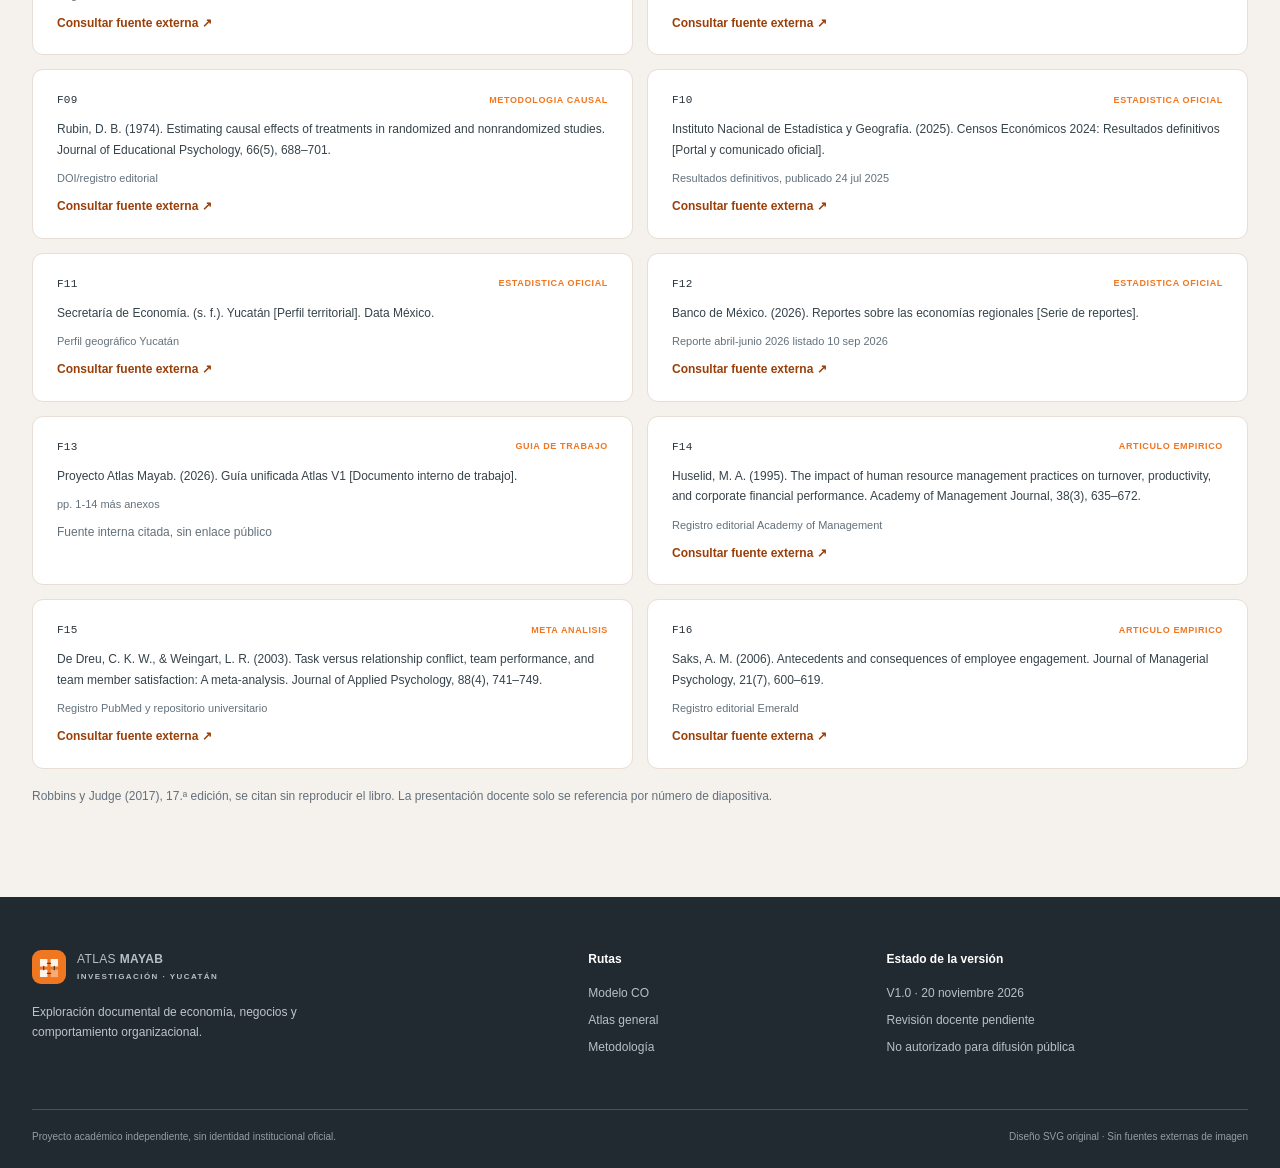
==== commit b3dbf5be: "Fix typo in OBSERVATORIO_DOCUMENTAL text" ====
--- a/site/index.html
+++ b/site/index.html
@@ -26,7 +26,7 @@
   <main id="contenido">
     <section class="hero" aria-labelledby="heroTitle">
       <div class="container hero-layout">
-        <div class="hero-copy"><span class="eyebrow hero-kicker"><span class="kicker-line"></span> OBSERVATORIO_DOCUMENTAL · 2026</span>
+        <div class="hero-copy"><span class="eyebrow hero-kicker"><span class="kicker-line"></span> OBSERVATORIO DOCUMENTAL · 2026</span>
           <h1 id="heroTitle">Entender las organizaciones. <em>Explorar las preguntas.</em></h1>
           <p>Un mapa de investigación económica y empresarial de Yucatán, conectado con el modelo de comportamiento organizacional de Robbins y Judge. Dos rutas de lectura. Una sola base trazable.</p>
           <div class="hero-actions"><a class="button button-orange" href="#explorador-co">Explorar el modelo CO <span aria-hidden="true">↗</span></a><a class="button button-ghost" href="#atlas-general">Ver atlas general <span aria-hidden="true">↗</span></a></div>
